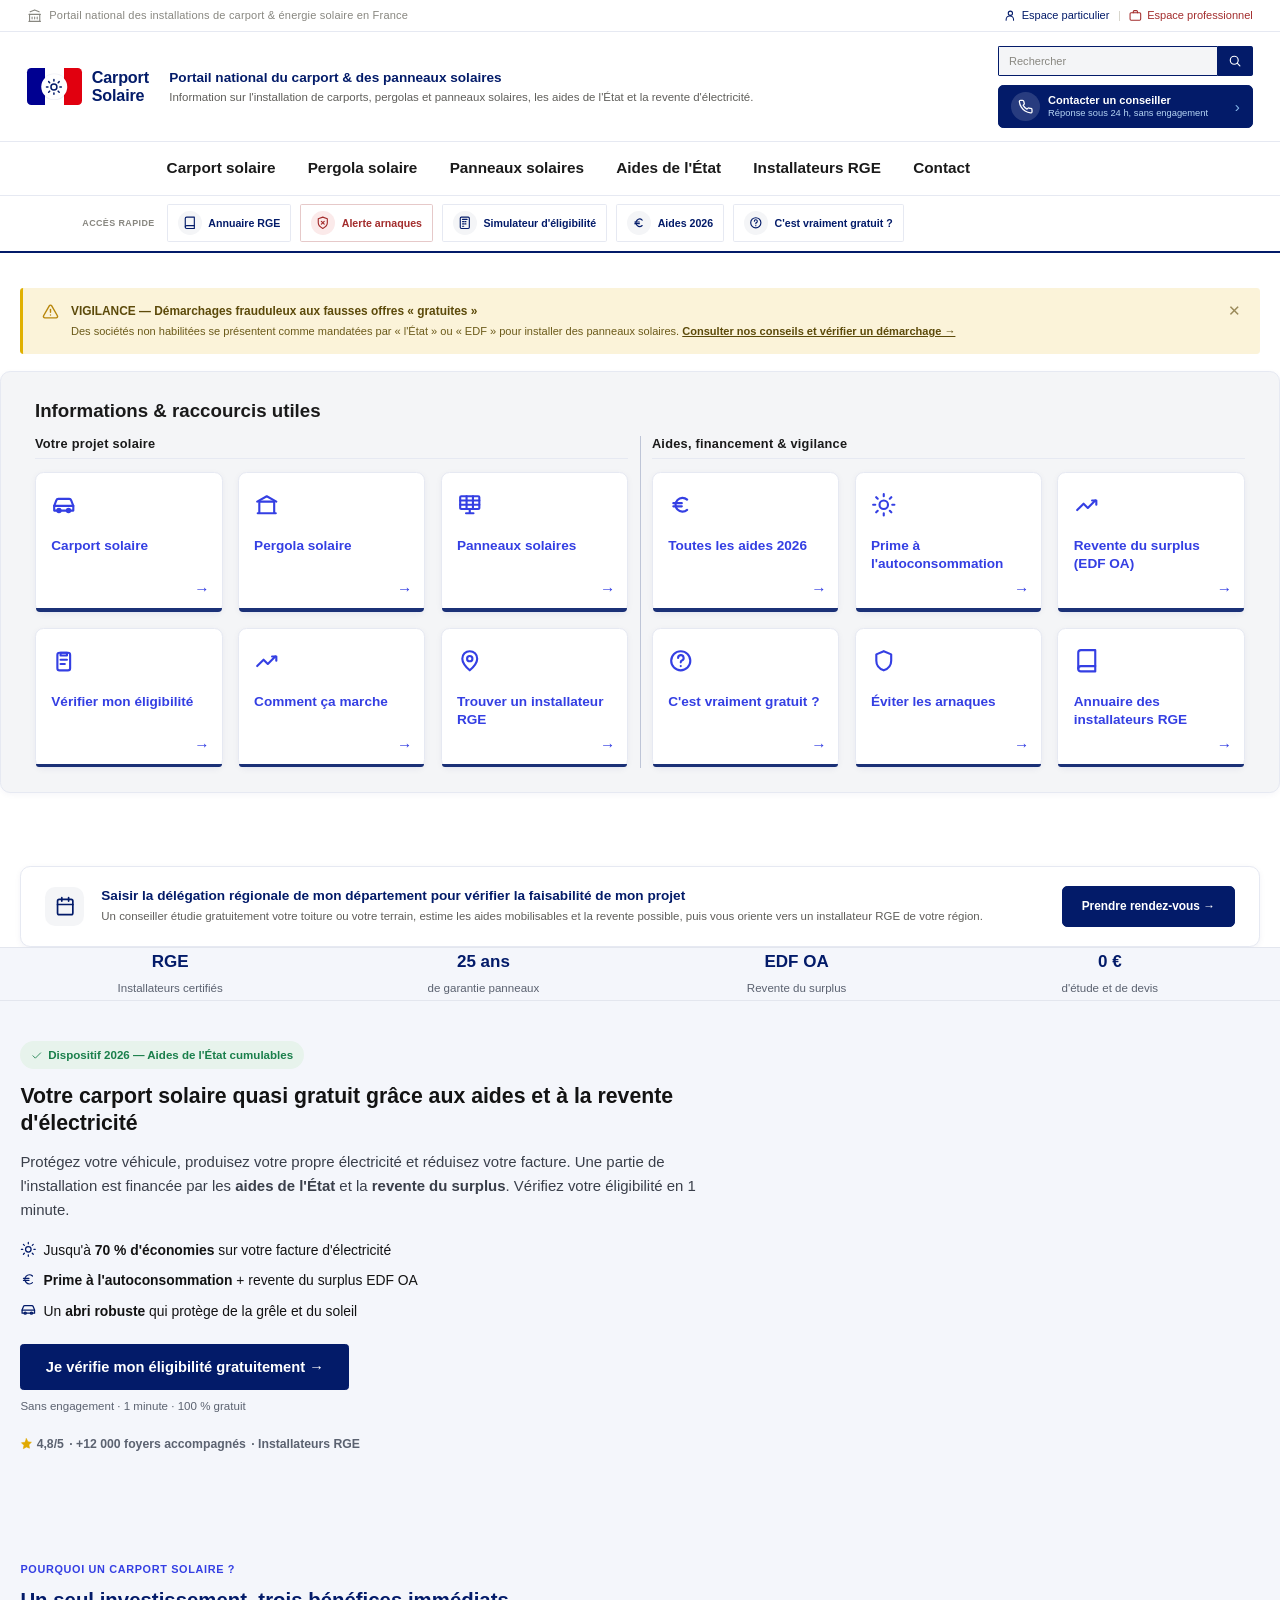
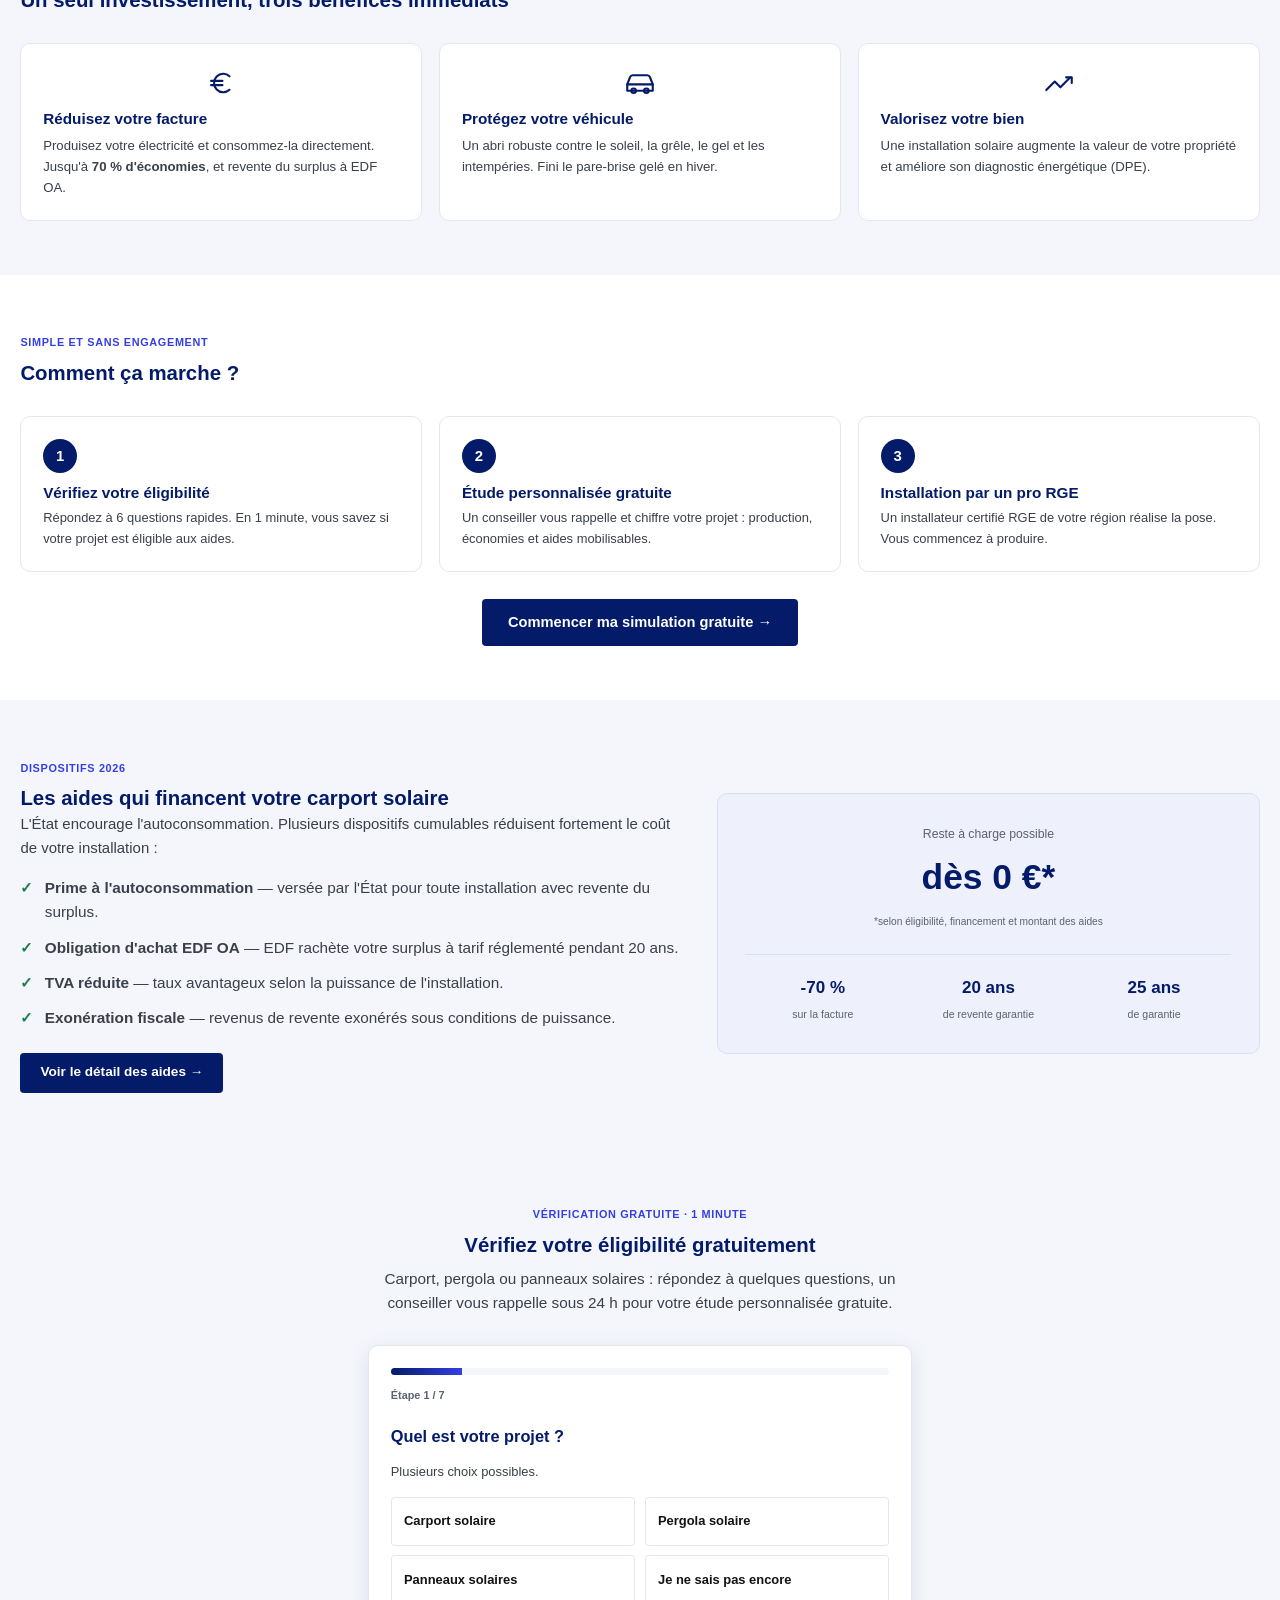
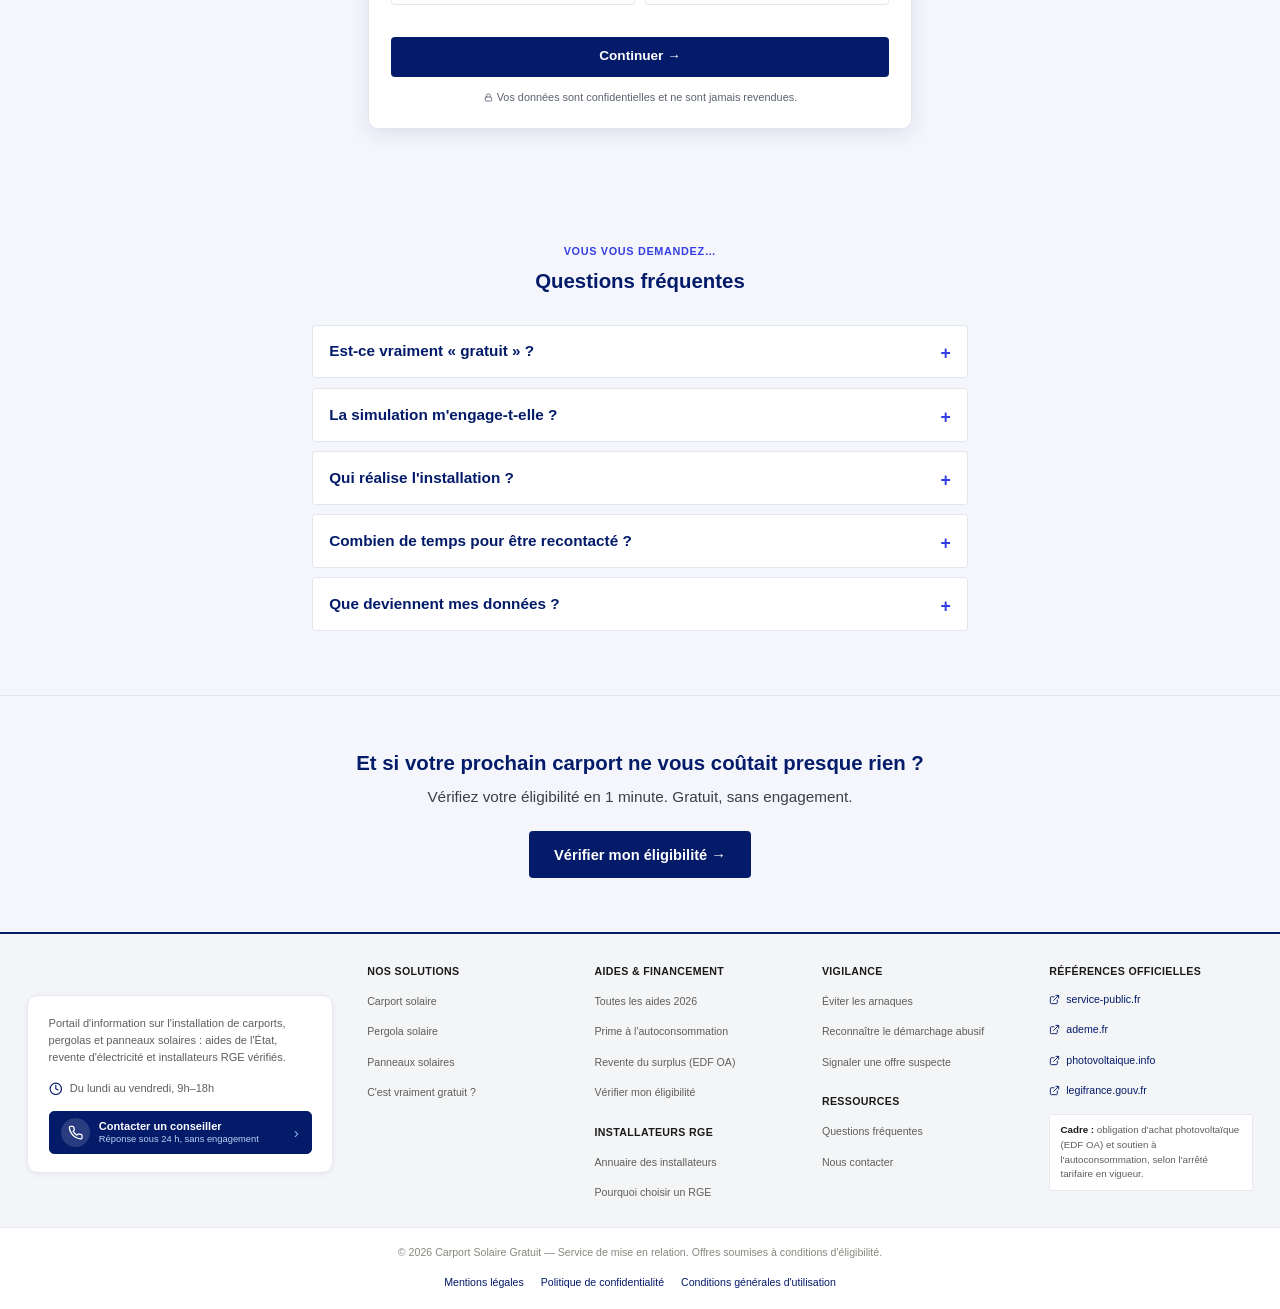
==== index.html @ ec7f4176 "Initial commit — site carport solaire gratuit (pages, SEO, simulateur)" ====
<!DOCTYPE html>
<html lang="fr">
<head>
  <meta charset="UTF-8" />
  <meta name="viewport" content="width=device-width, initial-scale=1.0" />
  <title>Carport Solaire Gratuit — Vérifiez votre éligibilité en 1 min | France</title>
  <meta name="description" content="Carport solaire financé par les aides de l'État et la revente d'électricité. Vérifiez gratuitement votre éligibilité en 1 minute. Installateurs RGE, sans engagement." />
  <meta name="robots" content="index, follow" />
  <meta property="og:title" content="Carport Solaire Gratuit — Vérifiez votre éligibilité" />
  <meta property="og:description" content="Protégez votre voiture, produisez votre électricité, profitez des aides de l'État. Simulation gratuite et sans engagement." />
  <meta property="og:type" content="website" />
  <meta property="og:locale" content="fr_FR" />
  <link rel="canonical" href="https://carport-solaire-gratuit.fr/" />
  <meta property="og:url" content="https://carport-solaire-gratuit.fr/" />
  <!-- Search Console : coller ici la balise fournie par Google, ex. <meta name="google-site-verification" content="XXXX" /> -->
    <link rel="icon" href="favicon.svg" type="image/svg+xml" />
  <link rel="stylesheet" href="styles.css" />
</head>
<body>
<input type="checkbox" id="nav-toggle" class="nav-toggle-cb" aria-hidden="true">
<svg xmlns="http://www.w3.org/2000/svg" style="position:absolute;width:0;height:0;overflow:hidden" aria-hidden="true"><symbol id="i-x" viewBox="0 0 24 24"><path d="M6 6l12 12M18 6L6 18"/></symbol><symbol id="i-sun" viewBox="0 0 24 24"><circle cx="12" cy="12" r="4"/><path d="M12 2v2M12 20v2M4.9 4.9l1.4 1.4M17.7 17.7l1.4 1.4M2 12h2M20 12h2M4.9 19.1l1.4-1.4M17.7 6.3l1.4-1.4"/></symbol><symbol id="i-check" viewBox="0 0 24 24"><path d="M20 6L9 17l-5-5"/></symbol><symbol id="i-check-circle" viewBox="0 0 24 24"><circle cx="12" cy="12" r="9"/><path d="M8.3 12.4l2.5 2.5 5-5"/></symbol><symbol id="i-euro" viewBox="0 0 24 24"><path d="M18 7.2A6.5 6.5 0 1 0 18 16.8"/><path d="M5 10.5h8M5 13.5h8"/></symbol><symbol id="i-car" viewBox="0 0 24 24"><path d="M3 13l2-5.2A2 2 0 0 1 6.9 6.5h10.2A2 2 0 0 1 19 7.8L21 13"/><path d="M3 13h18v4.5H3z"/><circle cx="7.5" cy="17.5" r="1.6"/><circle cx="16.5" cy="17.5" r="1.6"/></symbol><symbol id="i-chart" viewBox="0 0 24 24"><path d="M3 17l6-6 4 4 7-7"/><path d="M17 8h4v4"/></symbol><symbol id="i-clipboard" viewBox="0 0 24 24"><rect x="6" y="4.5" width="12" height="16.5" rx="2"/><path d="M9 4.5h6v2.5H9z"/><path d="M9 11h6M9 15h4"/></symbol><symbol id="i-pergola" viewBox="0 0 24 24"><path d="M3 9l9-5 9 5"/><path d="M5 9v11M19 9v11M3.5 20h17"/><path d="M5 9h14"/></symbol><symbol id="i-panel" viewBox="0 0 24 24"><rect x="3" y="4" width="18" height="12" rx="1"/><path d="M3 8h18M3 12h18M9 4v12M15 4v12M12 16v4M8.5 20h7"/></symbol><symbol id="i-pin" viewBox="0 0 24 24"><path d="M12 21s7-6.3 7-11a7 7 0 1 0-14 0c0 4.7 7 11 7 11z"/><circle cx="12" cy="10" r="2.5"/></symbol><symbol id="i-phone" viewBox="0 0 24 24"><path d="M5 4h3l1.8 4.6-2 1.4a11 11 0 0 0 5.2 5.2l1.4-2L19 19v3a1 1 0 0 1-1 1A16 16 0 0 1 4 7a1 1 0 0 1 1-1z"/></symbol><symbol id="i-link" viewBox="0 0 24 24"><path d="M14 4h6v6"/><path d="M20 4l-9 9"/><path d="M18 14v5a1 1 0 0 1-1 1H5a1 1 0 0 1-1-1V7a1 1 0 0 1 1-1h5"/></symbol><symbol id="i-shield" viewBox="0 0 24 24"><path d="M12 3l7 3v6c0 4.5-3 7.6-7 9-4-1.4-7-4.5-7-9V6z"/></symbol><symbol id="i-help" viewBox="0 0 24 24"><circle cx="12" cy="12" r="9"/><path d="M9.5 9.3a2.6 2.6 0 1 1 3.6 2.4c-.9.4-1.1 1-1.1 1.8"/><path d="M12 17h.01"/></symbol><symbol id="i-search" viewBox="0 0 24 24"><circle cx="11" cy="11" r="7"/><path d="M21 21l-4.3-4.3"/></symbol><symbol id="i-calendar" viewBox="0 0 24 24"><rect x="4" y="5" width="16" height="16" rx="2"/><path d="M4 9.5h16M8 3v4M16 3v4"/></symbol><symbol id="i-lock" viewBox="0 0 24 24"><rect x="5" y="11" width="14" height="9" rx="2"/><path d="M8 11V8a4 4 0 0 1 8 0v3"/></symbol><symbol id="i-star" viewBox="0 0 24 24"><path d="M12 3l2.9 5.9 6.5.9-4.7 4.6 1.1 6.5L12 18.8 6.2 21.9l1.1-6.5L2.6 10.7l6.5-.9z"/></symbol><symbol id="i-home" viewBox="0 0 24 24"><path d="M3 11l9-7 9 7"/><path d="M5 10v10h14V10"/></symbol><symbol id="i-alert" viewBox="0 0 24 24"><path d="M12 3.5l9 16.5H3z"/><path d="M12 10v4.2"/><path d="M12 17.3h.01"/></symbol></svg>

  <!-- EN-TÊTE PORTAIL -->
  <div class="pf-desktop">
    <div class="pf-gouvbar-wrap"><div class="pf-gouvbar">
      <span class="pf-gouvbar-left">
        <svg class="pf-gouvbar-icon" viewBox="0 0 24 24" width="18" height="18" fill="none" stroke="currentColor" stroke-width="1.7" stroke-linecap="round" stroke-linejoin="round" aria-hidden="true"><path d="M3 21h18"/><path d="M3 10h18"/><path d="M5 6l7-3 7 3"/><path d="M4 10v11"/><path d="M20 10v11"/><path d="M8 14v3"/><path d="M12 14v3"/><path d="M16 14v3"/></svg>
        <span class="pf-gouvbar-text-left">Portail national des installations de carport &amp; énergie solaire en France</span>
      </span>
      <span class="pf-gouvbar-links">
        <a href="#simulateur" class="pf-util-link"><svg viewBox="0 0 24 24" width="15" height="15" fill="none" stroke="currentColor" stroke-width="2" stroke-linecap="round" stroke-linejoin="round" aria-hidden="true"><circle cx="12" cy="8" r="4"/><path d="M4 21v-1a7 7 0 0 1 14 0v1"/></svg>Espace particulier</a>
        <span class="pf-gouvbar-divider">|</span>
        <a href="annuaire-rge.html" class="pf-util-link pf-util-link-pro"><svg viewBox="0 0 24 24" width="15" height="15" fill="none" stroke="currentColor" stroke-width="2" stroke-linecap="round" stroke-linejoin="round" aria-hidden="true"><rect x="2" y="7" width="20" height="14" rx="2"/><path d="M8 7V5a2 2 0 0 1 2-2h4a2 2 0 0 1 2 2v2"/></svg>Espace professionnel</a>
      </span>
    </div></div>

    <div class="pf-id-wrap"><div class="pf-id">
      <a href="#top" class="pf-logo-link">
        <span class="pf-logo-mark"><svg viewBox="0 0 24 24" fill="none" stroke="currentColor" stroke-width="2" stroke-linecap="round" stroke-linejoin="round" aria-hidden="true"><circle cx="12" cy="12" r="4"/><path d="M12 2v2M12 20v2M4.9 4.9l1.4 1.4M17.7 17.7l1.4 1.4M2 12h2M20 12h2M4.9 19.1l1.4-1.4M17.7 6.3l1.4-1.4"/></svg></span>
        <span class="pf-logo-wm"><span class="pf-logo-wm-1">Carport</span><span class="pf-logo-wm-1">Solaire</span></span>
      </a>
      <div class="pf-id-text">
        <span class="pf-id-title">Portail national du carport &amp; des panneaux solaires</span>
        <span class="pf-id-sub">Information sur l'installation de carports, pergolas et panneaux solaires, les aides de l'État et la revente d'électricité.</span>
      </div>
      <div class="pf-id-utils">
        <form class="pf-search" role="search" onsubmit="return pfSearch(this)">
          <input type="search" name="q" placeholder="Rechercher" aria-label="Rechercher sur le site">
          <button type="submit" aria-label="Rechercher"><svg viewBox="0 0 24 24" width="16" height="16" fill="none" stroke="currentColor" stroke-width="2" stroke-linecap="round" stroke-linejoin="round" aria-hidden="true"><circle cx="11" cy="11" r="7"/><path d="M21 21l-4.3-4.3"/></svg></button>
        </form>
        <a class="contact-cta" href="contact.html"><span class="cc-ico"><svg viewBox="0 0 24 24" fill="none" stroke="currentColor" stroke-width="2" stroke-linecap="round" stroke-linejoin="round" aria-hidden="true"><path d="M22 16.92v3a2 2 0 0 1-2.18 2 19.8 19.8 0 0 1-8.63-3.07 19.5 19.5 0 0 1-6-6 19.8 19.8 0 0 1-3.07-8.67A2 2 0 0 1 4.11 2h3a2 2 0 0 1 2 1.72c.13.96.36 1.9.7 2.81a2 2 0 0 1-.45 2.11L8.09 9.91a16 16 0 0 0 6 6l1.27-1.27a2 2 0 0 1 2.11-.45c.9.34 1.85.57 2.81.7A2 2 0 0 1 22 16.92z"/></svg></span><span class="cc-txt"><span class="cc-title">Contacter un conseiller</span><span class="cc-sub">Réponse sous 24 h, sans engagement</span></span><span class="cc-chev">›</span></a>
      </div>
    </div></div>

    <div class="pf-mainbar-wrap"><div class="pf-mainbar">
      <nav class="pf-nav" aria-label="Navigation principale"><ul class="pf-menu">
        <li class="pf-has-sub">
          <a href="#top" class="pf-parent" role="button" aria-haspopup="true">Carport solaire</a>
          <ul class="pf-sub">
            <li><a href="#top">Pourquoi un carport solaire</a></li>
            <li><a href="carport-solaire-gratuit-verite.html">C'est vraiment gratuit ?</a></li>
            <li><a href="#simulateur">Vérifier mon éligibilité</a></li>
            <li><a href="#faq">Questions fréquentes</a></li>
          </ul>
        </li>
        <li><a href="pergola-solaire.html">Pergola solaire</a></li>
        <li><a href="panneaux-solaires.html">Panneaux solaires</a></li>
        <li><a href="aides.html">Aides de l'État</a></li>
        <li><a href="annuaire-rge.html">Installateurs RGE</a></li>
        <li><a href="contact.html">Contact</a></li>
      </ul></nav>
    </div></div>

    <div class="pf-actions-wrap"><div class="pf-actions">
      <div class="pf-quick">
        <span class="pf-quick-label">Accès rapide</span>
        <a class="pf-card" href="annuaire-rge.html"><span class="pf-card-ico pf-card-ico-blue"><svg viewBox="0 0 24 24" width="16" height="16" fill="none" stroke="currentColor" stroke-width="2" stroke-linecap="round" stroke-linejoin="round" aria-hidden="true"><path d="M4 19.5A2.5 2.5 0 0 1 6.5 17H20"/><path d="M6.5 2H20v20H6.5A2.5 2.5 0 0 1 4 19.5v-15A2.5 2.5 0 0 1 6.5 2z"/></svg></span><span class="pf-card-title pf-blue">Annuaire RGE</span></a>
        <a class="pf-card pf-card-alert" href="demarchage.html"><span class="pf-card-ico pf-card-ico-red"><svg viewBox="0 0 24 24" width="16" height="16" fill="none" stroke="currentColor" stroke-width="2" stroke-linecap="round" stroke-linejoin="round" aria-hidden="true"><path d="M12 22s8-4 8-10V5l-8-3-8 3v7c0 6 8 10 8 10z"/><path d="M9.5 9.5l5 5"/><path d="M14.5 9.5l-5 5"/></svg></span><span class="pf-card-title pf-red">Alerte arnaques</span></a>
        <a class="pf-card" href="#simulateur"><span class="pf-card-ico pf-card-ico-blue"><svg viewBox="0 0 24 24" width="16" height="16" fill="none" stroke="currentColor" stroke-width="2" stroke-linecap="round" stroke-linejoin="round" aria-hidden="true"><rect x="4" y="2" width="16" height="20" rx="2"/><line x1="8" y1="6" x2="16" y2="6"/><line x1="8" y1="10" x2="10" y2="10"/><line x1="12" y1="10" x2="14" y2="10"/><line x1="8" y1="14" x2="10" y2="14"/><line x1="12" y1="14" x2="14" y2="14"/><line x1="8" y1="18" x2="10" y2="18"/></svg></span><span class="pf-card-title pf-blue">Simulateur d'éligibilité</span></a>
        <a class="pf-card" href="aides.html"><span class="pf-card-ico pf-card-ico-blue"><svg viewBox="0 0 24 24" width="16" height="16" fill="none" stroke="currentColor" stroke-width="2" stroke-linecap="round" stroke-linejoin="round" aria-hidden="true"><path d="M18 7.2A6.5 6.5 0 1 0 18 16.8"/><path d="M5 10.5h8M5 13.5h8"/></svg></span><span class="pf-card-title pf-blue">Aides 2026</span></a>
        <a class="pf-card" href="carport-solaire-gratuit-verite.html"><span class="pf-card-ico pf-card-ico-blue"><svg viewBox="0 0 24 24" width="16" height="16" fill="none" stroke="currentColor" stroke-width="2" stroke-linecap="round" stroke-linejoin="round" aria-hidden="true"><circle cx="12" cy="12" r="9"/><path d="M9.5 9.3a2.6 2.6 0 1 1 3.6 2.4c-.9.4-1.1 1-1.1 1.8"/><path d="M12 17h.01"/></svg></span><span class="pf-card-title pf-blue">C'est vraiment gratuit ?</span></a>
      </div>
    </div></div>
  </div>

  <!-- EN-TÊTE MOBILE -->
  <div class="pfm-wrap">
    <div class="pfm-bar">
      <a href="#top" class="pfm-id-link">
        <span class="pfm-logo-mark"><svg viewBox="0 0 24 24" fill="none" stroke="currentColor" stroke-width="2" stroke-linecap="round" stroke-linejoin="round" aria-hidden="true"><circle cx="12" cy="12" r="4"/><path d="M12 2v2M12 20v2M4.9 4.9l1.4 1.4M17.7 17.7l1.4 1.4M2 12h2M20 12h2M4.9 19.1l1.4-1.4M17.7 6.3l1.4-1.4"/></svg></span>
        <span class="pfm-id-txt"><span class="pfm-id-title">Carport Solaire</span></span>
      </a>
      <button class="pfm-burger" id="pfmBurger" aria-label="Ouvrir le menu" aria-expanded="false"><span></span><span></span><span></span></button>
    </div>
    <div class="pfm-panel" id="pfmPanel">
      <form class="pfm-search" role="search" onsubmit="return pfSearch(this)">
        <input type="search" name="q" placeholder="Rechercher sur le site" aria-label="Rechercher sur le site">
        <button type="submit" aria-label="Rechercher"><svg viewBox="0 0 24 24" width="18" height="18" fill="none" stroke="currentColor" stroke-width="2" stroke-linecap="round" stroke-linejoin="round" aria-hidden="true"><circle cx="11" cy="11" r="7"/><path d="M21 21l-4.3-4.3"/></svg></button>
      </form>
      <div class="pfm-quick">
        <a class="pfm-quick-card" href="annuaire-rge.html"><span class="pfm-quick-ico pfm-quick-ico-blue"><svg viewBox="0 0 24 24" width="16" height="16" fill="none" stroke="currentColor" stroke-width="2" stroke-linecap="round" stroke-linejoin="round" aria-hidden="true"><path d="M4 19.5A2.5 2.5 0 0 1 6.5 17H20"/><path d="M6.5 2H20v20H6.5A2.5 2.5 0 0 1 4 19.5v-15A2.5 2.5 0 0 1 6.5 2z"/></svg></span>Annuaire RGE</a>
        <a class="pfm-quick-card pfm-quick-card-alert" href="demarchage.html"><span class="pfm-quick-ico pfm-quick-ico-red"><svg viewBox="0 0 24 24" width="16" height="16" fill="none" stroke="currentColor" stroke-width="2" stroke-linecap="round" stroke-linejoin="round" aria-hidden="true"><path d="M12 22s8-4 8-10V5l-8-3-8 3v7c0 6 8 10 8 10z"/><path d="M9.5 9.5l5 5"/><path d="M14.5 9.5l-5 5"/></svg></span>Alerte arnaques</a>
        <a class="pfm-quick-card" href="#simulateur"><span class="pfm-quick-ico pfm-quick-ico-blue"><svg viewBox="0 0 24 24" width="16" height="16" fill="none" stroke="currentColor" stroke-width="2" stroke-linecap="round" stroke-linejoin="round" aria-hidden="true"><rect x="4" y="2" width="16" height="20" rx="2"/><line x1="8" y1="6" x2="16" y2="6"/><line x1="8" y1="10" x2="10" y2="10"/><line x1="8" y1="14" x2="10" y2="14"/><line x1="8" y1="18" x2="10" y2="18"/></svg></span>Simulateur</a>
        <a class="pfm-quick-card" href="aides.html"><span class="pfm-quick-ico pfm-quick-ico-blue"><svg viewBox="0 0 24 24" width="16" height="16" fill="none" stroke="currentColor" stroke-width="2" stroke-linecap="round" stroke-linejoin="round" aria-hidden="true"><path d="M18 7.2A6.5 6.5 0 1 0 18 16.8"/><path d="M5 10.5h8M5 13.5h8"/></svg></span>Aides 2026</a>
      </div>
      <nav class="pfm-nav">
        <div class="pfm-acc">
          <button class="pfm-acc-head" type="button">Carport solaire <span class="pfm-chev">▾</span></button>
          <div class="pfm-acc-body">
            <a href="#top">Pourquoi un carport solaire</a>
            <a href="carport-solaire-gratuit-verite.html">C'est vraiment gratuit ?</a>
            <a href="#simulateur">Vérifier mon éligibilité</a>
            <a href="#faq">Questions fréquentes</a>
          </div>
        </div>
        <div class="pfm-acc"><a class="pfm-acc-head pfm-acc-link" href="pergola-solaire.html">Pergola solaire</a></div>
        <div class="pfm-acc"><a class="pfm-acc-head pfm-acc-link" href="panneaux-solaires.html">Panneaux solaires</a></div>
        <div class="pfm-acc"><a class="pfm-acc-head pfm-acc-link" href="aides.html">Aides de l'État</a></div>
        <div class="pfm-acc"><a class="pfm-acc-head pfm-acc-link" href="annuaire-rge.html">Installateurs RGE</a></div>
        <div class="pfm-acc"><a class="pfm-acc-head pfm-acc-link" href="contact.html">Contact</a></div>
      </nav>
      <div class="pfm-links">
        <a href="#simulateur" class="pfm-util-link"><svg viewBox="0 0 24 24" width="16" height="16" fill="none" stroke="currentColor" stroke-width="2" stroke-linecap="round" stroke-linejoin="round" aria-hidden="true"><circle cx="12" cy="8" r="4"/><path d="M4 21v-1a7 7 0 0 1 14 0v1"/></svg>Espace particulier</a>
        <a href="annuaire-rge.html" class="pfm-util-link pfm-util-link-pro"><svg viewBox="0 0 24 24" width="16" height="16" fill="none" stroke="currentColor" stroke-width="2" stroke-linecap="round" stroke-linejoin="round" aria-hidden="true"><rect x="2" y="7" width="20" height="14" rx="2"/><path d="M8 7V5a2 2 0 0 1 2-2h4a2 2 0 0 1 2 2v2"/></svg>Espace professionnel</a>
      </div>
      <a class="pfm-cta" href="contact.html"><span class="pfm-cta-ico"><svg viewBox="0 0 24 24" fill="none" stroke="currentColor" stroke-width="2" stroke-linecap="round" stroke-linejoin="round" aria-hidden="true"><path d="M22 16.92v3a2 2 0 0 1-2.18 2 19.8 19.8 0 0 1-8.63-3.07 19.5 19.5 0 0 1-6-6 19.8 19.8 0 0 1-3.07-8.67A2 2 0 0 1 4.11 2h3a2 2 0 0 1 2 1.72c.13.96.36 1.9.7 2.81a2 2 0 0 1-.45 2.11L8.09 9.91a16 16 0 0 0 6 6l1.27-1.27a2 2 0 0 1 2.11-.45c.9.34 1.85.57 2.81.7A2 2 0 0 1 22 16.92z"/></svg></span><span class="pfm-cta-txt"><span class="pfm-cta-title">Contacter un conseiller</span><span class="pfm-cta-sub">Réponse sous 24 h, sans engagement</span></span></a>
    </div>
  </div>

  <script>
  (function(){
    var b=document.getElementById("pfmBurger"), p=document.getElementById("pfmPanel");
    if(b&&p){b.addEventListener("click",function(){var o=p.classList.toggle("is-open");b.classList.toggle("is-open",o);b.setAttribute("aria-expanded",o?"true":"false");b.setAttribute("aria-label",o?"Fermer le menu":"Ouvrir le menu");});}
    document.querySelectorAll(".pfm-acc-head").forEach(function(h){if(h.tagName==="BUTTON"){h.addEventListener("click",function(){h.parentElement.classList.toggle("is-open");});}});
    document.querySelectorAll(".pf-parent").forEach(function(l){l.addEventListener("click",function(e){e.preventDefault();});});
  })();
  function pfSearch(f){var q=((f.q&&f.q.value)||"").trim();if(q){window.location.href="https://www.google.com/search?q="+encodeURIComponent("site:carport-solaire-gratuit.fr "+q);}return false;}
  </script>

  <div class="pf-alerte-bar"><div class="pf-alerte-wrap">
    <div class="pf-alerte" id="pf-alerte-demarchage">
      <span class="pf-alerte-icone"><svg viewBox="0 0 24 24" fill="none" stroke="currentColor" stroke-width="2" stroke-linecap="round" stroke-linejoin="round" aria-hidden="true"><path d="m21.73 18-8-14a2 2 0 0 0-3.48 0l-8 14A2 2 0 0 0 4 21h16a2 2 0 0 0 1.73-3Z"/><line x1="12" y1="9" x2="12" y2="13"/><line x1="12" y1="17" x2="12.01" y2="17"/></svg></span>
      <div class="pf-alerte-texte">
        <div class="pf-alerte-titre">VIGILANCE — Démarchages frauduleux aux fausses offres « gratuites »</div>
        <div class="pf-alerte-sous">Des sociétés non habilitées se présentent comme mandatées par « l'État » ou « EDF » pour installer des panneaux solaires. <a href="demarchage.html">Consulter nos conseils et vérifier un démarchage →</a></div>
      </div>
      <span class="pf-alerte-close" onclick="document.getElementById('pf-alerte-demarchage').style.display='none'">✕</span>
    </div>
  </div></div>
  <section class="section">
    <div class="pf-grid-wrap">
      <div class="pf-grid-head"><h2>Informations &amp; raccourcis utiles</h2></div>
      <div class="pf-grid">
        <div class="pf-gcol">
          <h3>Votre projet solaire</h3>
          <div class="pf-gcards">
            <a class="pf-gcard" href="index.html">
              <span class="ico"><svg viewBox="0 0 24 24" fill="none" stroke="currentColor" stroke-width="2" stroke-linecap="round" stroke-linejoin="round"><path d="M3 13l2-5.2A2 2 0 0 1 6.9 6.5h10.2A2 2 0 0 1 19 7.8L21 13"/><path d="M3 13h18v4.5H3z"/><circle cx="7.5" cy="17.5" r="1.6"/><circle cx="16.5" cy="17.5" r="1.6"/></svg></span>
              <div class="title">Carport solaire</div>
              <div class="chev">→</div><div class="underline" aria-hidden="true"></div>
            </a>
            <a class="pf-gcard" href="pergola-solaire.html">
              <span class="ico"><svg viewBox="0 0 24 24" fill="none" stroke="currentColor" stroke-width="2" stroke-linecap="round" stroke-linejoin="round"><path d="M3 9l9-5 9 5"/><path d="M5 9v11M19 9v11M3.5 20h17"/><path d="M5 9h14"/></svg></span>
              <div class="title">Pergola solaire</div>
              <div class="chev">→</div><div class="underline" aria-hidden="true"></div>
            </a>
            <a class="pf-gcard" href="panneaux-solaires.html">
              <span class="ico"><svg viewBox="0 0 24 24" fill="none" stroke="currentColor" stroke-width="2" stroke-linecap="round" stroke-linejoin="round"><rect x="3" y="4" width="18" height="12" rx="1"/><path d="M3 8h18M3 12h18M9 4v12M15 4v12M12 16v4M8.5 20h7"/></svg></span>
              <div class="title">Panneaux solaires</div>
              <div class="chev">→</div><div class="underline" aria-hidden="true"></div>
            </a>
            <a class="pf-gcard" href="#simulateur">
              <span class="ico"><svg viewBox="0 0 24 24" fill="none" stroke="currentColor" stroke-width="2" stroke-linecap="round" stroke-linejoin="round"><rect x="6" y="4.5" width="12" height="16.5" rx="2"/><path d="M9 4.5h6v2.5H9z"/><path d="M9 11h6M9 15h4"/></svg></span>
              <div class="title">Vérifier mon éligibilité</div>
              <div class="chev">→</div><div class="underline" aria-hidden="true"></div>
            </a>
            <a class="pf-gcard" href="#fonctionnement">
              <span class="ico"><svg viewBox="0 0 24 24" fill="none" stroke="currentColor" stroke-width="2" stroke-linecap="round" stroke-linejoin="round"><path d="M3 17l6-6 4 4 7-7"/><path d="M17 8h4v4"/></svg></span>
              <div class="title">Comment ça marche</div>
              <div class="chev">→</div><div class="underline" aria-hidden="true"></div>
            </a>
            <a class="pf-gcard" href="annuaire-rge.html">
              <span class="ico"><svg viewBox="0 0 24 24" fill="none" stroke="currentColor" stroke-width="2" stroke-linecap="round" stroke-linejoin="round"><path d="M12 21s7-6.3 7-11a7 7 0 1 0-14 0c0 4.7 7 11 7 11z"/><circle cx="12" cy="10" r="2.5"/></svg></span>
              <div class="title">Trouver un installateur RGE</div>
              <div class="chev">→</div><div class="underline" aria-hidden="true"></div>
            </a>
          </div>
        </div>
        <div class="pf-gcol">
          <h3>Aides, financement &amp; vigilance</h3>
          <div class="pf-gcards">
            <a class="pf-gcard" href="aides.html">
              <span class="ico"><svg viewBox="0 0 24 24" fill="none" stroke="currentColor" stroke-width="2" stroke-linecap="round" stroke-linejoin="round"><path d="M18 7.2A6.5 6.5 0 1 0 18 16.8"/><path d="M5 10.5h8M5 13.5h8"/></svg></span>
              <div class="title">Toutes les aides 2026</div>
              <div class="chev">→</div><div class="underline" aria-hidden="true"></div>
            </a>
            <a class="pf-gcard" href="aides.html">
              <span class="ico"><svg viewBox="0 0 24 24" fill="none" stroke="currentColor" stroke-width="2" stroke-linecap="round" stroke-linejoin="round"><circle cx="12" cy="12" r="4"/><path d="M12 2v2M12 20v2M4.9 4.9l1.4 1.4M17.7 17.7l1.4 1.4M2 12h2M20 12h2M4.9 19.1l1.4-1.4M17.7 6.3l1.4-1.4"/></svg></span>
              <div class="title">Prime à l'autoconsommation</div>
              <div class="chev">→</div><div class="underline" aria-hidden="true"></div>
            </a>
            <a class="pf-gcard" href="aides.html">
              <span class="ico"><svg viewBox="0 0 24 24" fill="none" stroke="currentColor" stroke-width="2" stroke-linecap="round" stroke-linejoin="round"><path d="M3 17l6-6 4 4 7-7"/><path d="M17 8h4v4"/></svg></span>
              <div class="title">Revente du surplus (EDF OA)</div>
              <div class="chev">→</div><div class="underline" aria-hidden="true"></div>
            </a>
            <a class="pf-gcard" href="carport-solaire-gratuit-verite.html">
              <span class="ico"><svg viewBox="0 0 24 24" fill="none" stroke="currentColor" stroke-width="2" stroke-linecap="round" stroke-linejoin="round"><circle cx="12" cy="12" r="9"/><path d="M9.5 9.3a2.6 2.6 0 1 1 3.6 2.4c-.9.4-1.1 1-1.1 1.8"/><path d="M12 17h.01"/></svg></span>
              <div class="title">C'est vraiment gratuit ?</div>
              <div class="chev">→</div><div class="underline" aria-hidden="true"></div>
            </a>
            <a class="pf-gcard" href="demarchage.html">
              <span class="ico"><svg viewBox="0 0 24 24" fill="none" stroke="currentColor" stroke-width="2" stroke-linecap="round" stroke-linejoin="round"><path d="M12 3l7 3v6c0 4.5-3 7.6-7 9-4-1.4-7-4.5-7-9V6z"/></svg></span>
              <div class="title">Éviter les arnaques</div>
              <div class="chev">→</div><div class="underline" aria-hidden="true"></div>
            </a>
            <a class="pf-gcard" href="annuaire-rge.html">
              <span class="ico"><svg viewBox="0 0 24 24" fill="none" stroke="currentColor" stroke-width="2" stroke-linecap="round" stroke-linejoin="round"><path d="M4 19.5A2.5 2.5 0 0 1 6.5 17H20"/><path d="M6.5 2H20v20H6.5A2.5 2.5 0 0 1 4 19.5v-15A2.5 2.5 0 0 1 6.5 2z"/></svg></span>
              <div class="title">Annuaire des installateurs RGE</div>
              <div class="chev">→</div><div class="underline" aria-hidden="true"></div>
            </a>
          </div>
        </div>
      </div>
    </div>
  </section>

  <section class="pf-rdv-sec"><div class="container">
    <div class="pf-rdv">
      <span class="pf-rdv-ico"><svg viewBox="0 0 24 24" fill="none" stroke="currentColor" stroke-width="2" stroke-linecap="round" stroke-linejoin="round" aria-hidden="true"><rect x="3" y="4" width="18" height="18" rx="2"/><line x1="16" y1="2" x2="16" y2="6"/><line x1="8" y1="2" x2="8" y2="6"/><line x1="3" y1="10" x2="21" y2="10"/></svg></span>
      <div class="pf-rdv-txt">
        <span class="pf-rdv-title">Saisir la délégation régionale de mon département pour vérifier la faisabilité de mon projet</span>
        <span class="pf-rdv-sub">Un conseiller étudie gratuitement votre toiture ou votre terrain, estime les aides mobilisables et la revente possible, puis vous oriente vers un installateur RGE de votre région.</span>
      </div>
      <a class="pf-rdv-btn" href="#simulateur">Prendre rendez-vous →</a>
    </div>
  </div></section>

  <section class="strip">
    <div class="container strip-inner">
      <div class="strip-item"><strong>RGE</strong><span>Installateurs certifiés</span></div>
      <div class="strip-item"><strong>25 ans</strong><span>de garantie panneaux</span></div>
      <div class="strip-item"><strong>EDF OA</strong><span>Revente du surplus</span></div>
      <div class="strip-item"><strong>0 €</strong><span>d'étude et de devis</span></div>
    </div>
  </section>

  <section class="hero">
    <div class="container hero-grid">
      <div class="hero-copy">
        <span class="badge-eco"><svg class="icon" aria-hidden="true"><use href="#i-check"></use></svg> Dispositif 2026 — Aides de l'État cumulables</span>
        <h1>Votre carport solaire <span class="hl">quasi gratuit</span> grâce aux aides et à la revente d'électricité</h1>
        <p class="hero-sub">
          Protégez votre véhicule, produisez votre propre électricité et réduisez votre facture.
          Une partie de l'installation est financée par les <strong>aides de l'État</strong> et la
          <strong>revente du surplus</strong>. Vérifiez votre éligibilité en 1 minute.
        </p>
        <ul class="hero-points">
          <li><svg class="icon" aria-hidden="true"><use href="#i-sun"></use></svg> Jusqu'à <strong>70 % d'économies</strong> sur votre facture d'électricité</li>
          <li><svg class="icon" aria-hidden="true"><use href="#i-euro"></use></svg> <strong>Prime à l'autoconsommation</strong> + revente du surplus EDF OA</li>
          <li><svg class="icon" aria-hidden="true"><use href="#i-car"></use></svg> Un <strong>abri robuste</strong> qui protège de la grêle et du soleil</li>
        </ul>
        <div class="hero-cta">
          <a href="#simulateur" class="btn btn-primary btn-lg">Je vérifie mon éligibilité gratuitement →</a>
          <span class="hero-cta-note">Sans engagement · 1 minute · 100 % gratuit</span>
        </div>
        <div class="trust-row">
          <span><svg class="icon icon-star" aria-hidden="true"><use href="#i-star"></use></svg> 4,8/5</span><span>· +12 000 foyers accompagnés</span><span>· Installateurs RGE</span>
        </div>
      </div>
    </div>
  </section>

  <section class="section section-alt" id="avantages">
    <div class="container">
      <div class="section-head">
        <span class="eyebrow">Pourquoi un carport solaire&nbsp;?</span>
        <h2>Un seul investissement, trois bénéfices immédiats</h2>
      </div>
      <div class="cards-3">
        <article class="feature">
          <div class="feature-ico"><svg class="icon" aria-hidden="true"><use href="#i-euro"></use></svg></div>
          <h3>Réduisez votre facture</h3>
          <p>Produisez votre électricité et consommez-la directement. Jusqu'à <strong>70 % d'économies</strong>, et revente du surplus à EDF OA.</p>
        </article>
        <article class="feature">
          <div class="feature-ico"><svg class="icon" aria-hidden="true"><use href="#i-car"></use></svg></div>
          <h3>Protégez votre véhicule</h3>
          <p>Un abri robuste contre le soleil, la grêle, le gel et les intempéries. Fini le pare-brise gelé en hiver.</p>
        </article>
        <article class="feature">
          <div class="feature-ico"><svg class="icon" aria-hidden="true"><use href="#i-chart"></use></svg></div>
          <h3>Valorisez votre bien</h3>
          <p>Une installation solaire augmente la valeur de votre propriété et améliore son diagnostic énergétique (DPE).</p>
        </article>
      </div>
    </div>
  </section>

  <section class="section" id="fonctionnement">
    <div class="container">
      <div class="section-head">
        <span class="eyebrow">Simple et sans engagement</span>
        <h2>Comment ça marche&nbsp;?</h2>
      </div>
      <div class="steps">
        <div class="step">
          <span class="step-num">1</span>
          <h3>Vérifiez votre éligibilité</h3>
          <p>Répondez à 6 questions rapides. En 1 minute, vous savez si votre projet est éligible aux aides.</p>
        </div>
        <div class="step">
          <span class="step-num">2</span>
          <h3>Étude personnalisée gratuite</h3>
          <p>Un conseiller vous rappelle et chiffre votre projet : production, économies et aides mobilisables.</p>
        </div>
        <div class="step">
          <span class="step-num">3</span>
          <h3>Installation par un pro RGE</h3>
          <p>Un installateur certifié RGE de votre région réalise la pose. Vous commencez à produire.</p>
        </div>
      </div>
      <div class="center">
        <a href="#simulateur" class="btn btn-primary btn-lg">Commencer ma simulation gratuite →</a>
      </div>
    </div>
  </section>

  <section class="section section-alt" id="aides">
    <div class="container aides-grid">
      <div>
        <span class="eyebrow">Dispositifs 2026</span>
        <h2>Les aides qui financent votre carport solaire</h2>
        <p class="lead">L'État encourage l'autoconsommation. Plusieurs dispositifs cumulables réduisent fortement le coût de votre installation&nbsp;:</p>
        <ul class="aides-list">
          <li><strong>Prime à l'autoconsommation</strong> — versée par l'État pour toute installation avec revente du surplus.</li>
          <li><strong>Obligation d'achat EDF OA</strong> — EDF rachète votre surplus à tarif réglementé pendant 20 ans.</li>
          <li><strong>TVA réduite</strong> — taux avantageux selon la puissance de l'installation.</li>
          <li><strong>Exonération fiscale</strong> — revenus de revente exonérés sous conditions de puissance.</li>
        </ul>
        <a href="aides.html" class="btn btn-primary">Voir le détail des aides →</a>
      </div>
      <div class="aides-highlight">
        <span class="aides-amount-label">Reste à charge possible</span>
        <span class="aides-amount-value">dès 0 €*</span>
        <span class="aides-amount-note">*selon éligibilité, financement et montant des aides</span>
        <div class="aides-mini">
          <div><strong>-70 %</strong><span>sur la facture</span></div>
          <div><strong>20 ans</strong><span>de revente garantie</span></div>
          <div><strong>25 ans</strong><span>de garantie</span></div>
        </div>
      </div>
    </div>
  </section>

  <section class="section section-alt form-section" id="simulateur-section">
    <div class="container">
      <div class="section-head center">
        <span class="eyebrow">Vérification gratuite · 1 minute</span>
        <h2>Vérifiez votre éligibilité gratuitement</h2>
        <p class="section-sub">Carport, pergola ou panneaux solaires : répondez à quelques questions, un conseiller vous rappelle sous 24&nbsp;h pour votre étude personnalisée gratuite.</p>
      </div>
      <div class="hero-form" id="simulateur">
        <div class="quiz-card" id="quizCard">
          <div class="quiz-header">
            <div class="quiz-progress"><div class="quiz-progress-bar" id="progressBar"></div></div>
            <span class="quiz-step-label" id="stepLabel">Étape 1 / 6</span>
          </div>
          <form id="leadForm" novalidate>
            <fieldset class="quiz-step is-active" data-step="1">
              <legend>Quel est votre projet&nbsp;?</legend>
              <p class="step-intro">Plusieurs choix possibles.</p>
              <div class="choice-grid">
                <label class="choice"><input type="checkbox" name="projet" value="Carport solaire"><span>Carport solaire</span></label>
                <label class="choice"><input type="checkbox" name="projet" value="Pergola solaire"><span>Pergola solaire</span></label>
                <label class="choice"><input type="checkbox" name="projet" value="Panneaux solaires"><span>Panneaux solaires</span></label>
                <label class="choice"><input type="checkbox" name="projet" value="Je ne sais pas encore"><span>Je ne sais pas encore</span></label>
              </div>
              <small class="field-error" data-error-for="projet"></small>
            </fieldset>
            <fieldset class="quiz-step" data-step="2">
              <legend>Vous êtes&nbsp;?</legend>
              <div class="choice-grid">
                <label class="choice"><input type="radio" name="statut" value="Propriétaire" required><span>Propriétaire</span></label>
                <label class="choice"><input type="radio" name="statut" value="Locataire"><span>Locataire</span></label>
                <label class="choice"><input type="radio" name="statut" value="En cours d'achat"><span>En cours d'achat</span></label>
                <label class="choice"><input type="radio" name="statut" value="Professionnel"><span>Professionnel</span></label>
              </div>
            </fieldset>
            <fieldset class="quiz-step" data-step="3">
              <legend>Quel type de bien&nbsp;?</legend>
              <div class="choice-grid">
                <label class="choice"><input type="radio" name="logement" value="Maison individuelle" required><span>Maison individuelle</span></label>
                <label class="choice"><input type="radio" name="logement" value="Maison avec terrain"><span>Maison + terrain</span></label>
                <label class="choice"><input type="radio" name="logement" value="Local / entreprise"><span>Local / entreprise</span></label>
                <label class="choice"><input type="radio" name="logement" value="Appartement"><span>Appartement</span></label>
              </div>
            </fieldset>
            <fieldset class="quiz-step" data-step="4">
              <legend>Avez-vous une place de parking ou un espace extérieur&nbsp;?</legend>
              <div class="choice-grid">
                <label class="choice"><input type="radio" name="espace" value="Oui, 1 à 2 voitures" required><span>1 à 2 voitures</span></label>
                <label class="choice"><input type="radio" name="espace" value="Oui, 3 voitures et +"><span>3 voitures et +</span></label>
                <label class="choice"><input type="radio" name="espace" value="Un terrain / jardin"><span>Un terrain / jardin</span></label>
                <label class="choice"><input type="radio" name="espace" value="Je ne suis pas sûr"><span>Pas sûr</span></label>
              </div>
            </fieldset>
            <fieldset class="quiz-step" data-step="5">
              <legend>Votre facture d'électricité mensuelle&nbsp;?</legend>
              <div class="choice-grid">
                <label class="choice"><input type="radio" name="facture" value="Moins de 80€/mois" required><span>Moins de 80&nbsp;€</span></label>
                <label class="choice"><input type="radio" name="facture" value="80 à 150€/mois"><span>80 à 150&nbsp;€</span></label>
                <label class="choice"><input type="radio" name="facture" value="150 à 250€/mois"><span>150 à 250&nbsp;€</span></label>
                <label class="choice"><input type="radio" name="facture" value="Plus de 250€/mois"><span>Plus de 250&nbsp;€</span></label>
              </div>
            </fieldset>
            <fieldset class="quiz-step" data-step="6">
              <legend>Où se situe votre projet&nbsp;?</legend>
              <div class="field">
                <label for="codePostal">Code postal</label>
                <input type="text" id="codePostal" name="codePostal" inputmode="numeric" pattern="[0-9]{5}" maxlength="5" placeholder="Ex : 75011" autocomplete="postal-code" required>
                <small class="field-error" data-error-for="codePostal"></small>
              </div>
              <div class="field">
                <label for="ville">Ville</label>
                <input type="text" id="ville" name="ville" placeholder="Ex : Paris" autocomplete="address-level2">
              </div>
            </fieldset>
            <fieldset class="quiz-step" data-step="7">
              <legend>Votre résultat d'éligibilité est prêt&nbsp;!</legend>
              <p class="step-intro">Indiquez vos coordonnées pour recevoir votre <strong>étude personnalisée gratuite</strong>. Un conseiller vous rappelle sous 24&nbsp;h.</p>
              <div class="field-row">
                <div class="field">
                  <label for="prenom">Prénom</label>
                  <input type="text" id="prenom" name="prenom" placeholder="Prénom" autocomplete="given-name" required>
                  <small class="field-error" data-error-for="prenom"></small>
                </div>
                <div class="field">
                  <label for="nom">Nom</label>
                  <input type="text" id="nom" name="nom" placeholder="Nom" autocomplete="family-name" required>
                  <small class="field-error" data-error-for="nom"></small>
                </div>
              </div>
              <div class="field">
                <label for="telephone">Téléphone</label>
                <input type="tel" id="telephone" name="telephone" placeholder="06 12 34 56 78" autocomplete="tel" required>
                <small class="field-error" data-error-for="telephone"></small>
              </div>
              <div class="field">
                <label for="email">Email</label>
                <input type="email" id="email" name="email" placeholder="vous@email.fr" autocomplete="email" required>
                <small class="field-error" data-error-for="email"></small>
              </div>
              <label class="consent">
                <input type="checkbox" id="consent" name="consent" required>
                <span>J'accepte d'être recontacté(e) par un conseiller et j'ai lu la <a href="#" data-open="rgpd">politique de confidentialité</a>.</span>
              </label>
              <small class="field-error" data-error-for="consent"></small>
            </fieldset>
            <input type="text" name="website" class="hp-field" tabindex="-1" autocomplete="off" aria-hidden="true">
            <div class="quiz-nav">
              <button type="button" class="btn btn-ghost" id="btnPrev" hidden>← Retour</button>
              <button type="button" class="btn btn-primary btn-block" id="btnNext">Continuer →</button>
              <button type="submit" class="btn btn-primary btn-block" id="btnSubmit" hidden>Recevoir mon étude gratuite →</button>
            </div>
            <p class="form-reassurance"><svg class="icon" aria-hidden="true"><use href="#i-lock"></use></svg> Vos données sont confidentielles et ne sont jamais revendues.</p>
          </form>
          <div class="quiz-success" id="quizSuccess" hidden>
            <div class="success-icon"><svg class="icon" aria-hidden="true"><use href="#i-check-circle"></use></svg></div>
            <h3>Votre dossier est enregistré&nbsp;!</h3>
            <p>Un conseiller va analyser votre éligibilité et vous rappeler sous <strong>24&nbsp;h</strong> pour votre étude gratuite.</p>
            <p class="success-sub">Gardez votre téléphone à portée de main <svg class="icon" aria-hidden="true"><use href="#i-phone"></use></svg></p>
          </div>
        </div>
      </div>
    </div>
  </section>

  <section class="section section-alt" id="faq">
    <div class="container narrow">
      <div class="section-head center">
        <span class="eyebrow">Vous vous demandez…</span>
        <h2>Questions fréquentes</h2>
      </div>
      <div class="faq">
        <details>
          <summary>Est-ce vraiment « gratuit »&nbsp;?</summary>
          <p>Un carport solaire totalement gratuit n'existe pas. Le terme désigne un reste à charge pouvant atteindre 0&nbsp;€ grâce au cumul des aides de l'État, de la revente du surplus et de solutions de financement. L'étude gratuite vous donne le chiffre exact pour votre situation.</p>
        </details>
        <details>
          <summary>La simulation m'engage-t-elle&nbsp;?</summary>
          <p>Non. La vérification d'éligibilité et l'étude sont 100 % gratuites et sans aucun engagement. Vous êtes libre d'accepter ou non le projet proposé.</p>
        </details>
        <details>
          <summary>Qui réalise l'installation&nbsp;?</summary>
          <p>Des installateurs partenaires certifiés RGE (Reconnu Garant de l'Environnement) de votre région, condition indispensable pour bénéficier des aides de l'État.</p>
        </details>
        <details>
          <summary>Combien de temps pour être recontacté&nbsp;?</summary>
          <p>Un conseiller vous rappelle généralement sous 24&nbsp;h ouvrées après votre demande.</p>
        </details>
        <details>
          <summary>Que deviennent mes données&nbsp;?</summary>
          <p>Vos données servent uniquement à traiter votre demande d'étude. Elles ne sont jamais revendues à des tiers et vous pouvez demander leur suppression à tout moment (RGPD).</p>
        </details>
      </div>
    </div>
  </section>

  <section class="cta-final">
    <div class="container center">
      <h2>Et si votre prochain carport ne vous coûtait presque rien&nbsp;?</h2>
      <p>Vérifiez votre éligibilité en 1 minute. Gratuit, sans engagement.</p>
      <a href="#simulateur" class="btn btn-primary btn-lg">Vérifier mon éligibilité →</a>
    </div>
  </section>

  <!-- PIED DE PAGE PORTAIL -->
  <footer class="pf-footer">
    <div class="pf-footer-main">
      <div class="pf-footer-brand"><div class="pf-footer-card">
        <p class="pf-footer-mission">Portail d'information sur l'installation de carports, pergolas et panneaux solaires : aides de l'État, revente d'électricité et installateurs RGE vérifiés.</p>
        <ul class="pf-footer-contact">
          <li><svg viewBox="0 0 24 24" width="16" height="16" fill="none" stroke="currentColor" stroke-width="2" stroke-linecap="round" stroke-linejoin="round" aria-hidden="true"><circle cx="12" cy="12" r="10"/><path d="M12 6v6l4 2"/></svg><span>Du lundi au vendredi, 9h–18h</span></li>
        </ul>
        <a class="pf-footer-cta" href="contact.html">
          <span class="pf-footer-cta-ico"><svg viewBox="0 0 24 24" width="18" height="18" fill="none" stroke="currentColor" stroke-width="2" stroke-linecap="round" stroke-linejoin="round" aria-hidden="true"><path d="M22 16.92v3a2 2 0 0 1-2.18 2 19.8 19.8 0 0 1-8.63-3.07 19.5 19.5 0 0 1-6-6 19.8 19.8 0 0 1-3.07-8.67A2 2 0 0 1 4.11 2h3a2 2 0 0 1 2 1.72c.13.96.36 1.9.7 2.81a2 2 0 0 1-.45 2.11L8.09 9.91a16 16 0 0 0 6 6l1.27-1.27a2 2 0 0 1 2.11-.45c.9.34 1.85.57 2.81.7A2 2 0 0 1 22 16.92z"/></svg></span>
          <span class="pf-footer-cta-txt"><span class="pf-footer-cta-title">Contacter un conseiller</span><span class="pf-footer-cta-sub">Réponse sous 24 h, sans engagement</span></span>
          <span class="pf-footer-cta-chev">›</span>
        </a>
      </div></div>

      <div class="pf-footer-cols">
        <div class="pf-footer-colwrap">
          <div class="pf-footer-col">
            <h3>Nos solutions</h3>
            <ul>
              <li><a href="#top">Carport solaire</a></li>
              <li><a href="pergola-solaire.html">Pergola solaire</a></li>
              <li><a href="panneaux-solaires.html">Panneaux solaires</a></li>
              <li><a href="carport-solaire-gratuit-verite.html">C'est vraiment gratuit ?</a></li>
            </ul>
          </div>
        </div>

        <div class="pf-footer-colwrap">
          <div class="pf-footer-col">
            <h3>Aides &amp; financement</h3>
            <ul>
              <li><a href="aides.html">Toutes les aides 2026</a></li>
              <li><a href="aides.html">Prime à l'autoconsommation</a></li>
              <li><a href="aides.html">Revente du surplus (EDF OA)</a></li>
              <li><a href="#simulateur">Vérifier mon éligibilité</a></li>
            </ul>
          </div>
          <div class="pf-footer-col">
            <h3>Installateurs RGE</h3>
            <ul>
              <li><a href="annuaire-rge.html">Annuaire des installateurs</a></li>
              <li><a href="annuaire-rge.html">Pourquoi choisir un RGE</a></li>
            </ul>
          </div>
        </div>

        <div class="pf-footer-colwrap">
          <div class="pf-footer-col">
            <h3>Vigilance</h3>
            <ul>
              <li><a href="demarchage.html">Éviter les arnaques</a></li>
              <li><a href="demarchage.html">Reconnaître le démarchage abusif</a></li>
              <li><a href="demarchage.html">Signaler une offre suspecte</a></li>
            </ul>
          </div>
          <div class="pf-footer-col">
            <h3>Ressources</h3>
            <ul>
              <li><a href="#faq">Questions fréquentes</a></li>
              <li><a href="contact.html">Nous contacter</a></li>
            </ul>
          </div>
        </div>

        <div class="pf-footer-colwrap">
          <div class="pf-footer-col pf-footer-col-ref">
            <h3>Références officielles</h3>
            <ul>
              <li><a href="https://www.service-public.fr/" target="_blank" rel="noopener nofollow"><svg viewBox="0 0 24 24" width="13" height="13" fill="none" stroke="currentColor" stroke-width="2" stroke-linecap="round" stroke-linejoin="round" aria-hidden="true"><path d="M18 13v6a2 2 0 0 1-2 2H5a2 2 0 0 1-2-2V8a2 2 0 0 1 2-2h6"/><path d="M15 3h6v6"/><path d="M10 14 21 3"/></svg>service-public.fr</a></li>
              <li><a href="https://www.ademe.fr/" target="_blank" rel="noopener nofollow"><svg viewBox="0 0 24 24" width="13" height="13" fill="none" stroke="currentColor" stroke-width="2" stroke-linecap="round" stroke-linejoin="round" aria-hidden="true"><path d="M18 13v6a2 2 0 0 1-2 2H5a2 2 0 0 1-2-2V8a2 2 0 0 1 2-2h6"/><path d="M15 3h6v6"/><path d="M10 14 21 3"/></svg>ademe.fr</a></li>
              <li><a href="https://www.photovoltaique.info/" target="_blank" rel="noopener nofollow"><svg viewBox="0 0 24 24" width="13" height="13" fill="none" stroke="currentColor" stroke-width="2" stroke-linecap="round" stroke-linejoin="round" aria-hidden="true"><path d="M18 13v6a2 2 0 0 1-2 2H5a2 2 0 0 1-2-2V8a2 2 0 0 1 2-2h6"/><path d="M15 3h6v6"/><path d="M10 14 21 3"/></svg>photovoltaique.info</a></li>
              <li><a href="https://www.legifrance.gouv.fr/" target="_blank" rel="noopener nofollow"><svg viewBox="0 0 24 24" width="13" height="13" fill="none" stroke="currentColor" stroke-width="2" stroke-linecap="round" stroke-linejoin="round" aria-hidden="true"><path d="M18 13v6a2 2 0 0 1-2 2H5a2 2 0 0 1-2-2V8a2 2 0 0 1 2-2h6"/><path d="M15 3h6v6"/><path d="M10 14 21 3"/></svg>legifrance.gouv.fr</a></li>
            </ul>
            <div class="pf-footer-refbox">
              <strong>Cadre :</strong> obligation d'achat photovoltaïque (EDF OA) et soutien à l'autoconsommation, selon l'arrêté tarifaire en vigueur.
            </div>
          </div>
        </div>
      </div>
    </div>

    <div class="pf-footer-bottom"><div class="pf-footer-bottom-inner">
      <span class="pf-footer-copy">© 2026 Carport Solaire Gratuit — Service de mise en relation. Offres soumises à conditions d'éligibilité.</span>
      <ul class="pf-footer-legal">
        <li><a href="#" data-pf-open="mentions">Mentions légales</a></li>
        <li><a href="#" data-pf-open="rgpd">Politique de confidentialité</a></li>
        <li><a href="#" data-pf-open="cgu">Conditions générales d'utilisation</a></li>
      </ul>
    </div></div>
  </footer>

  <div class="pf-modal" id="pfLegal" hidden>
    <div class="pf-modal-overlay" data-pf-close></div>
    <div class="pf-modal-box" role="dialog" aria-modal="true">
      <button class="pf-modal-x" type="button" aria-label="Fermer" data-pf-close>×</button>
      <div id="pfLegalContent"></div>
    </div>
  </div>
  <script>
  (function(){
    var LEGAL={
      mentions:"<h3>Mentions légales</h3><p><strong>Éditeur du site :</strong> [Raison sociale] — [SIRET] — [Adresse].</p><p><strong>Directeur de la publication :</strong> [Nom].</p><p><strong>Hébergeur :</strong> [Nom de l'hébergeur, adresse].</p><p>Ce site est un service de mise en relation entre particuliers ou professionnels et des installateurs partenaires certifiés RGE. Les offres présentées sont soumises à conditions d'éligibilité.</p><p><em>À compléter avant la mise en ligne.</em></p>",
      rgpd:"<h3>Politique de confidentialité (RGPD)</h3><p>Les données transmises via le formulaire (nom, prénom, téléphone, email, code postal et informations sur votre projet) sont collectées dans le seul but de traiter votre demande d'étude et de vous recontacter.</p><h4>Base légale</h4><p>Votre consentement, recueilli lors de l'envoi du formulaire.</p><h4>Destinataires</h4><p>Nos conseillers et, le cas échéant, un installateur partenaire certifié RGE de votre région. Vos données ne sont jamais revendues à des tiers.</p><h4>Durée de conservation</h4><p>Vos données sont conservées [X mois] après le dernier contact, puis supprimées.</p><h4>Vos droits</h4><p>Vous disposez d'un droit d'accès, de rectification, d'effacement et d'opposition. Pour l'exercer : [email de contact]. Vous pouvez saisir la CNIL (cnil.fr).</p><p><em>À compléter avant la mise en ligne.</em></p>",
      cgu:"<h3>Conditions générales d'utilisation</h3><p>L'utilisation de ce site implique l'acceptation des présentes conditions.</p><h4>Objet</h4><p>Le site propose une information sur les installations solaires et un service gratuit de mise en relation avec des installateurs certifiés RGE.</p><h4>Service de mise en relation</h4><p>La demande d'étude est gratuite et sans engagement. Les devis, travaux et garanties relèvent exclusivement de l'installateur partenaire choisi.</p><h4>Responsabilité</h4><p>Les informations sont fournies à titre indicatif. Le montant des aides et la rentabilité dépendent de votre situation et des dispositifs en vigueur.</p><p><em>À compléter avant la mise en ligne.</em></p>"
    };
    var modal=document.getElementById("pfLegal"), box=document.getElementById("pfLegalContent");
    function open(k){ if(!LEGAL[k]||!modal)return; box.innerHTML=LEGAL[k]; modal.hidden=false; document.body.style.overflow="hidden"; }
    function close(){ if(!modal)return; modal.hidden=true; document.body.style.overflow=""; }
    document.querySelectorAll("[data-pf-open]").forEach(function(el){ el.addEventListener("click",function(e){ e.preventDefault(); open(el.getAttribute("data-pf-open")); }); });
    modal&&modal.querySelectorAll("[data-pf-close]").forEach(function(el){ el.addEventListener("click",close); });
    document.addEventListener("keydown",function(e){ if(e.key==="Escape")close(); });
  })();
  </script>


  <div class="modal" id="legalModal" hidden>
    <div class="modal-backdrop" data-close></div>
    <div class="modal-box" role="dialog" aria-modal="true" aria-labelledby="modalTitle">
      <button class="modal-close" data-close aria-label="Fermer">×</button>
      <div id="modalContent"></div>
    </div>
  </div>

  <a href="#simulateur" class="sticky-cta">Vérifier mon éligibilité gratuitement →</a>

  <script src="script.js"></script>
</body>
</html>
---- styles.css ----
/* =========================================================
   Carport Solaire Gratuit — Design system
   Style institutionnel sobre
   Palette : marine #031B69 / bleu accent #343FE3 / rouge alerte
   ========================================================= */

:root {
  --navy: #031B69;
  --navy-700: #0a2a8a;
  --navy-900: #02103f;
  --blue: #343FE3;
  --blue-600: #2b34c4;
  --red: #C9201F;
  --red-bg: #FDF1F1;
  --amber-bg: #FFF7E6;
  --amber-border: #E0A900;
  --green: #1a7f4b;

  --ink: #131313;
  --ink-soft: #3a3f4a;
  --muted: #5b6270;
  --line: #e3e6ee;
  --bg: #ffffff;
  --bg-alt: #f4f6fb;
  --card: #ffffff;

  --radius: 4px;
  --radius-lg: 12px;
  --shadow-sm: 0 1px 2px rgba(3, 27, 105, .06), 0 1px 3px rgba(3, 27, 105, .08);
  --shadow-md: 0 6px 24px rgba(3, 27, 105, .10);
  --container: 1200px;
  --font: -apple-system, BlinkMacSystemFont, "Segoe UI", Roboto, Helvetica, Arial, sans-serif;
}

* { box-sizing: border-box; margin: 0; padding: 0; }
html { scroll-behavior: smooth; }
body {
  font-family: var(--font);
  color: var(--ink);
  background: var(--bg);
  line-height: 1.6;
  font-size: 16px;
  -webkit-font-smoothing: antialiased;
}
img { max-width: 100%; display: block; }
a { color: var(--blue); text-decoration: none; }
a:hover { text-decoration: underline; }

.container { width: 100%; max-width: var(--container); margin: 0 auto; padding: 0 20px; }
.narrow { max-width: 820px; }
.center { text-align: center; }

h1, h2, h3, h4 { color: var(--navy); line-height: 1.2; font-weight: 800; }
h1 { font-size: clamp(1.9rem, 4vw, 3rem); }
h2 { font-size: clamp(1.5rem, 3vw, 2.1rem); }
h3 { font-size: 1.15rem; }

/* ---------- Buttons ---------- */
.btn {
  display: inline-flex; align-items: center; justify-content: center; gap: .5rem;
  font-family: inherit; font-size: 1rem; font-weight: 700; line-height: 1.1;
  padding: .85rem 1.4rem; border-radius: var(--radius); border: 2px solid transparent;
  cursor: pointer; transition: all .15s ease; text-decoration: none; white-space: nowrap;
}
.btn:hover { text-decoration: none; }
.btn-primary { background: var(--navy); color: #fff; border-color: var(--navy); }
.btn-primary:hover { background: var(--navy-700); border-color: var(--navy-700); }
.btn-accent { background: var(--blue); color: #fff; border-color: var(--blue); }
.btn-accent:hover { background: var(--blue-600); border-color: var(--blue-600); }
.btn-ghost { background: #fff; color: var(--navy); border-color: var(--line); }
.btn-ghost:hover { border-color: var(--navy); }
.btn-red { background: var(--red); color: #fff; border-color: var(--red); }
.btn-red:hover { filter: brightness(.93); }
.btn-light { background: #fff; color: var(--navy); border-color: #fff; }
.btn-light:hover { background: #eef1fb; border-color: #eef1fb; }
.btn-sm { padding: .55rem .95rem; font-size: .9rem; }
.btn-lg { padding: 1.05rem 1.8rem; font-size: 1.08rem; }
.btn-block { width: 100%; }

/* ---------- Utility top bar ---------- */
.topbar { background: var(--navy-900); color: #cdd4f0; font-size: .82rem; }
.topbar .container { display: flex; justify-content: space-between; align-items: center; min-height: 36px; gap: 1rem; flex-wrap: wrap; }
.topbar a { color: #cdd4f0; }
.topbar .tb-right { display: flex; gap: 1.2rem; }

/* ---------- Header ---------- */
.site-header { background: #fff; border-bottom: 1px solid var(--line); }
.header-inner { display: flex; align-items: center; gap: 1.5rem; padding: 14px 20px; flex-wrap: wrap; }
.logo { display: flex; align-items: center; gap: .55rem; font-size: 1.25rem; font-weight: 800; color: var(--navy); }
.logo:hover { text-decoration: none; }
.logo-mark { width: 38px; height: 38px; border-radius: 50%; display: grid; place-items: center; background: var(--navy); color: #ffd23f; font-size: 1.3rem; flex: none; }
.logo strong { color: var(--blue); }
.logo-tag { font-size: .8rem; color: var(--muted); font-weight: 500; line-height: 1.2; max-width: 280px; }
.header-spacer { flex: 1; }
.logo-light { color: #fff; }
.logo-light strong { color: #9fb0ff; }

/* ---------- Main nav ---------- */
.main-nav { background: #fff; border-bottom: 3px solid var(--navy); }
.main-nav .container { display: flex; gap: .25rem; flex-wrap: wrap; align-items: stretch; }
.main-nav a { color: var(--navy); font-weight: 700; font-size: .95rem; padding: .9rem 1rem; border-bottom: 3px solid transparent; margin-bottom: -3px; }
.main-nav a:hover { text-decoration: none; border-bottom-color: var(--blue); color: var(--blue); }

/* ---------- Quick access bar ---------- */
.quickbar { background: var(--bg-alt); border-bottom: 1px solid var(--line); font-size: .85rem; }
.quickbar .container { display: flex; gap: 1.2rem; align-items: center; min-height: 40px; flex-wrap: wrap; }
.quickbar .qa-label { color: var(--muted); font-weight: 700; text-transform: uppercase; letter-spacing: .04em; font-size: .72rem; }
.quickbar a { color: var(--navy); font-weight: 600; display: inline-flex; align-items: center; gap: .3rem; }
.accent-bar { height: 4px; background: linear-gradient(90deg, var(--navy), var(--blue)); }

/* ---------- Sections ---------- */
.section { padding: 64px 0; }
.section-alt { background: var(--bg-alt); }
.section-head { max-width: 760px; margin: 0 0 2.2rem; }
.section-head.center { margin-left: auto; margin-right: auto; }
.eyebrow { display: inline-block; color: var(--blue); font-weight: 800; font-size: .8rem; text-transform: uppercase; letter-spacing: .06em; margin-bottom: .6rem; }
.lead { font-size: 1.1rem; color: var(--ink-soft); }

/* ---------- Hero ---------- */
.hero { background: var(--bg-alt); padding: 48px 0 56px; }
.hero-grid { display: grid; grid-template-columns: 1.05fr .95fr; gap: 40px; align-items: start; }
.badge-eco { display: inline-flex; align-items: center; gap: .4rem; background: #e7f3ec; color: var(--green); font-weight: 700; font-size: .85rem; padding: .35rem .8rem; border-radius: 999px; margin-bottom: 1rem; }
.hero h1 { margin-bottom: 1rem; }
.hero h1 .hl { color: var(--blue); }
.hero-sub { font-size: 1.1rem; color: var(--ink-soft); margin-bottom: 1.3rem; }
.hero-points { list-style: none; display: grid; gap: .6rem; margin-bottom: 1.6rem; }
.hero-points li { font-size: 1.02rem; }
.hero-cta { display: flex; flex-direction: column; gap: .5rem; align-items: flex-start; }
.hero-cta-note { font-size: .85rem; color: var(--muted); }
.trust-row { margin-top: 1.4rem; display: flex; gap: .4rem; flex-wrap: wrap; color: var(--muted); font-size: .9rem; font-weight: 600; }

/* ---------- Reassurance strip ---------- */
.strip { background: var(--navy); color: #fff; }
.strip-inner { display: grid; grid-template-columns: repeat(4, 1fr); gap: 1rem; padding: 26px 20px; text-align: center; }
.strip-item strong { display: block; font-size: 1.25rem; color: #fff; }
.strip-item span { font-size: .85rem; color: #c4ccf0; }

/* ---------- Card grid (raccourcis) ---------- */
.cards-quick { display: grid; grid-template-columns: repeat(3, 1fr); gap: 16px; }
.qcard { display: flex; flex-direction: column; gap: .6rem; background: var(--card); border: 1px solid var(--line); border-radius: var(--radius-lg); padding: 1.3rem; color: var(--navy); transition: all .15s ease; position: relative; }
.qcard:hover { text-decoration: none; border-color: var(--navy); box-shadow: var(--shadow-md); transform: translateY(-2px); }
.qcard .qc-ico { width: 44px; height: 44px; border-radius: 10px; background: #eef1fb; display: grid; place-items: center; font-size: 1.4rem; }
.qcard h3 { font-size: 1.05rem; }
.qcard .qc-arrow { position: absolute; right: 1.1rem; bottom: 1.1rem; color: var(--blue); font-weight: 800; }
.qcard p { color: var(--muted); font-size: .9rem; }

/* ---------- Generic 3-col cards ---------- */
.cards-3 { display: grid; grid-template-columns: repeat(3, 1fr); gap: 20px; }
.feature { background: var(--card); border: 1px solid var(--line); border-radius: var(--radius-lg); padding: 1.6rem; }
.feature-ico { width: 52px; height: 52px; border-radius: 12px; background: #eef1fb; display: grid; place-items: center; font-size: 1.6rem; margin-bottom: 1rem; }
.feature h3 { margin-bottom: .5rem; }
.feature p { color: var(--ink-soft); font-size: .97rem; }

/* ---------- CTA band ---------- */
.cta-band { display: flex; align-items: center; gap: 1.2rem; flex-wrap: wrap; background: #fff; border: 1px solid var(--line); border-left: 6px solid var(--navy); border-radius: var(--radius-lg); padding: 1.3rem 1.5rem; box-shadow: var(--shadow-sm); }
.cta-band .cb-ico { font-size: 1.8rem; color: var(--navy); }
.cta-band .cb-text { flex: 1; min-width: 240px; }
.cta-band .cb-text strong { color: var(--navy); font-size: 1.1rem; display: block; }
.cta-band .cb-text span { color: var(--muted); font-size: .92rem; }

/* ---------- Alert band (anti-arnaque) ---------- */
.alert-band { display: flex; align-items: center; gap: 1rem; flex-wrap: wrap; background: var(--red-bg); border-left: 6px solid var(--red); border-radius: var(--radius-lg); padding: 1.2rem 1.5rem; margin-top: 1rem; }
.alert-band .ab-ico { color: var(--red); font-size: 1.6rem; }
.alert-band .ab-text { flex: 1; min-width: 240px; }
.alert-band .ab-text strong { color: var(--red); display: block; font-size: 1.05rem; }
.alert-band .ab-text span { color: var(--ink-soft); font-size: .92rem; }

/* ---------- Steps ---------- */
.steps { display: grid; grid-template-columns: repeat(3, 1fr); gap: 20px; margin-bottom: 2rem; }
.step { background: #fff; border: 1px solid var(--line); border-radius: var(--radius-lg); padding: 1.6rem; position: relative; }
.step-num { width: 40px; height: 40px; border-radius: 50%; background: var(--navy); color: #fff; display: grid; place-items: center; font-weight: 800; font-size: 1.1rem; margin-bottom: .8rem; }
.step h3 { margin-bottom: .4rem; }
.step p { color: var(--ink-soft); font-size: .95rem; }

/* ---------- Aides ---------- */
.aides-grid { display: grid; grid-template-columns: 1.1fr .9fr; gap: 40px; align-items: center; }
.aides-list { list-style: none; display: grid; gap: .8rem; margin: 1.2rem 0 1.6rem; }
.aides-list li { padding-left: 1.8rem; position: relative; color: var(--ink-soft); }
.aides-list li::before { content: "\2713"; position: absolute; left: 0; top: 0; color: var(--green); font-weight: 800; }
.aides-highlight { background: var(--navy); color: #fff; border-radius: var(--radius-lg); padding: 2rem; text-align: center; }
.aides-amount-label { font-size: .9rem; color: #c4ccf0; }
.aides-amount-value { display: block; font-size: 2.6rem; font-weight: 800; color: #fff; margin: .2rem 0; }
.aides-amount-note { font-size: .75rem; color: #aab4e6; }
.aides-mini { display: grid; grid-template-columns: repeat(3, 1fr); gap: .8rem; margin-top: 1.6rem; border-top: 1px solid rgba(255,255,255,.2); padding-top: 1.4rem; }
.aides-mini strong { display: block; font-size: 1.25rem; color: #ffd23f; }
.aides-mini span { font-size: .78rem; color: #c4ccf0; }

/* ---------- Testimonials ---------- */
.testi { background: #fff; border: 1px solid var(--line); border-radius: var(--radius-lg); padding: 1.5rem; }
.testi .stars { margin-bottom: .6rem; }
.testi p { color: var(--ink-soft); font-style: italic; margin-bottom: .8rem; }
.testi footer { color: var(--navy); font-weight: 700; font-size: .9rem; }

/* ---------- FAQ ---------- */
.faq details { background: #fff; border: 1px solid var(--line); border-radius: var(--radius); margin-bottom: .7rem; }
.faq summary { cursor: pointer; padding: 1rem 1.2rem; font-weight: 700; color: var(--navy); list-style: none; position: relative; }
.faq summary::-webkit-details-marker { display: none; }
.faq summary::after { content: "+"; position: absolute; right: 1.2rem; font-size: 1.3rem; color: var(--blue); }
.faq details[open] summary::after { content: "\2013"; }
.faq details p { padding: 0 1.2rem 1.1rem; color: var(--ink-soft); }

/* ---------- Final CTA ---------- */
.cta-final { background: var(--navy); color: #fff; padding: 64px 0; text-align: center; }
.cta-final h2 { color: #fff; margin-bottom: .6rem; }
.cta-final p { color: #c4ccf0; margin-bottom: 1.6rem; }

/* ---------- Footer ---------- */
.site-footer { background: var(--navy); color: #c4ccf0; padding: 48px 0 0; }
.footer-top { display: grid; grid-template-columns: 1.3fr repeat(3, 1fr); gap: 30px; padding-bottom: 36px; }
.footer-brand p { font-size: .9rem; margin-top: .8rem; color: #aab4e6; }
.footer-col h4 { color: #fff; font-size: .8rem; text-transform: uppercase; letter-spacing: .05em; margin-bottom: .9rem; }
.footer-col a { display: block; color: #c4ccf0; font-size: .9rem; padding: .25rem 0; }
.footer-col a:hover { color: #fff; }
.footer-bottom { border-top: 1px solid rgba(255,255,255,.15); padding: 18px 0; font-size: .82rem; color: #aab4e6; display: flex; justify-content: space-between; gap: 1rem; flex-wrap: wrap; }
.footer-bottom a { color: #c4ccf0; }

/* ---------- Simulateur / Quiz ---------- */
.quiz-card { background: #fff; border: 1px solid var(--line); border-radius: var(--radius-lg); box-shadow: var(--shadow-md); padding: 1.6rem; position: sticky; top: 16px; }
.quiz-header { margin-bottom: 1.2rem; }
.quiz-progress { height: 8px; background: var(--bg-alt); border-radius: 999px; overflow: hidden; margin-bottom: .5rem; }
.quiz-progress-bar { height: 100%; width: 16.66%; background: linear-gradient(90deg, var(--navy), var(--blue)); transition: width .3s ease; }
.quiz-step-label { font-size: .8rem; color: var(--muted); font-weight: 700; }
.quiz-step { display: none; border: 0; }
.quiz-step.is-active { display: block; animation: fade .25s ease; }
@keyframes fade { from { opacity: 0; transform: translateY(6px); } to { opacity: 1; transform: none; } }
.quiz-step legend { font-size: 1.2rem; font-weight: 800; color: var(--navy); margin-bottom: 1rem; }
.step-intro { color: var(--ink-soft); font-size: .95rem; margin-bottom: 1rem; }
.choice-grid { display: grid; grid-template-columns: 1fr 1fr; gap: .7rem; }
.choice { position: relative; }
.choice input { position: absolute; opacity: 0; inset: 0; cursor: pointer; }
.choice span { display: flex; align-items: center; min-height: 58px; padding: .7rem .9rem; border: 2px solid var(--line); border-radius: var(--radius); font-weight: 600; font-size: .95rem; color: var(--ink); cursor: pointer; transition: all .12s ease; height: 100%; }
.choice:hover span { border-color: var(--blue); }
.choice input:checked + span { border-color: var(--navy); background: #eef1fb; color: var(--navy); }
.choice input:focus-visible + span { outline: 2px solid var(--blue); outline-offset: 2px; }

.field { margin-bottom: .9rem; }
.field-row { display: grid; grid-template-columns: 1fr 1fr; gap: .7rem; }
.field label { display: block; font-weight: 700; font-size: .85rem; color: var(--navy); margin-bottom: .3rem; }
.field input { width: 100%; padding: .75rem .9rem; border: 2px solid var(--line); border-radius: var(--radius); font-family: inherit; font-size: 1rem; }
.field input:focus { outline: none; border-color: var(--blue); }
.field-error { display: block; color: var(--red); font-size: .8rem; margin-top: .25rem; min-height: 1em; }
.consent { display: flex; gap: .6rem; align-items: flex-start; font-size: .85rem; color: var(--ink-soft); margin-top: .4rem; }
.consent input { margin-top: .2rem; flex: none; }

.quiz-nav { display: flex; gap: .7rem; margin-top: 1.3rem; }
.quiz-nav .btn-block { flex: 1; }
.form-reassurance { text-align: center; font-size: .8rem; color: var(--muted); margin-top: .9rem; }
.hp-field { position: absolute; left: -9999px; width: 1px; height: 1px; opacity: 0; }
.quiz-success { text-align: center; padding: 1.5rem 0; }
.success-icon { font-size: 3rem; margin-bottom: .6rem; }
.quiz-success h3 { font-size: 1.3rem; margin-bottom: .6rem; }
.quiz-success p { color: var(--ink-soft); margin-bottom: .6rem; }
.success-sub { font-size: .9rem; color: var(--muted); }

/* ---------- Modal ---------- */
.modal { position: fixed; inset: 0; z-index: 100; display: grid; place-items: center; padding: 20px; }
.modal[hidden] { display: none; }
.modal-backdrop { position: absolute; inset: 0; background: rgba(2, 16, 63, .55); }
.modal-box { position: relative; background: #fff; border-radius: var(--radius-lg); max-width: 640px; width: 100%; max-height: 85vh; overflow: auto; padding: 2rem; box-shadow: var(--shadow-md); }
.modal-close { position: absolute; top: .8rem; right: 1rem; background: none; border: 0; font-size: 1.8rem; line-height: 1; cursor: pointer; color: var(--muted); }
.modal-box h3 { margin-bottom: .8rem; }
.modal-box h4 { margin: 1rem 0 .4rem; }
.modal-box p { color: var(--ink-soft); font-size: .92rem; margin-bottom: .6rem; }

/* ---------- Page hero (inner pages) ---------- */
.page-hero { background: var(--navy); color: #fff; padding: 48px 0; }
.page-hero h1 { color: #fff; margin-bottom: .6rem; }
.page-hero p { color: #c4ccf0; max-width: 640px; }
.breadcrumb { font-size: .82rem; color: #aab4e6; margin-bottom: 1rem; }
.breadcrumb a { color: #c4ccf0; }
.prose h2 { margin: 1.8rem 0 .8rem; }
.prose h3 { margin: 1.2rem 0 .5rem; }
.prose p { margin-bottom: 1rem; color: var(--ink-soft); }
.prose ul { margin: 0 0 1rem 1.2rem; color: var(--ink-soft); }
.prose li { margin-bottom: .4rem; }

/* ---------- Sticky mobile CTA ---------- */
.sticky-cta { display: none; }

/* ---------- Responsive ---------- */
@media (max-width: 920px) {
  .hero-grid { grid-template-columns: 1fr; }
  .quiz-card { position: static; }
  .aides-grid { grid-template-columns: 1fr; }
  .cards-3, .cards-quick, .steps { grid-template-columns: 1fr 1fr; }
  .strip-inner { grid-template-columns: 1fr 1fr; gap: 1.4rem; }
  .footer-top { grid-template-columns: 1fr 1fr; }
  .main-nav .container { overflow-x: auto; flex-wrap: nowrap; }
  .logo-tag { display: none; }
}
@media (max-width: 580px) {
  .section { padding: 44px 0; }
  .cards-3, .cards-quick, .steps, .choice-grid, .field-row { grid-template-columns: 1fr; }
  .strip-inner, .footer-top { grid-template-columns: 1fr; }
  .quickbar { display: none; }
  .sticky-cta { display: block; position: fixed; left: 12px; right: 12px; bottom: 12px; z-index: 50; background: var(--navy); color: #fff; text-align: center; padding: .9rem; border-radius: var(--radius); font-weight: 700; box-shadow: 0 6px 24px rgba(0,0,0,.25); }
  .sticky-cta:hover { text-decoration: none; }
  body { padding-bottom: 70px; }
}

/* =========================================================
   Icônes SVG (style sobre, institutionnel — sans émoji)
   ========================================================= */
.icon { width: 1.15em; height: 1.15em; display: inline-block; vertical-align: -.15em; fill: none; stroke: currentColor; stroke-width: 1.8; stroke-linecap: round; stroke-linejoin: round; flex: none; }
.icon-star { fill: #E0A900; stroke: #E0A900; stroke-width: 1; }
.rating { display: inline-flex; gap: 2px; color: #E0A900; }
.rating .icon { width: 1.05em; height: 1.05em; }

/* Cartes raccourcis : icône trait fin sans fond + liseré marine */
.qcard { border-bottom: 3px solid var(--navy); }
.qcard .qc-ico { background: none; width: auto; height: auto; color: var(--blue); margin-bottom: .2rem; }
.qcard .qc-ico .icon { width: 30px; height: 30px; stroke-width: 1.6; }

/* Cartes avantages : icône trait fin marine sans fond */
.feature-ico { background: none; width: auto; height: auto; color: var(--navy); margin-bottom: .7rem; }
.feature-ico .icon { width: 40px; height: 40px; stroke-width: 1.5; }

/* Logo : soleil trait fin ambre dans le rond marine */
.logo-mark .icon { width: 22px; height: 22px; stroke: #ffd23f; stroke-width: 1.8; }

/* Bandeaux / boutons */
.cta-band .cb-ico .icon, .alert-band .ab-ico .icon { width: 30px; height: 30px; }
.badge-eco .icon { width: 1em; height: 1em; }
.btn .icon { width: 1.1em; height: 1.1em; }
.hero-points .icon { color: var(--navy); width: 1.2em; height: 1.2em; margin-right: .2rem; }
.form-reassurance .icon, .quickbar .icon { width: 1em; height: 1em; }

/* Fiches installateurs (annuaire) */
.installer .meta .icon { color: var(--muted); width: 1em; height: 1em; margin-right: .3rem; }
.rge-badge .icon { width: .95em; height: .95em; stroke-width: 2.2; vertical-align: -.1em; }

/* Réglages icônes complémentaires */
.success-icon { color: var(--green); }
.success-icon .icon { width: 3rem; height: 3rem; stroke-width: 1.5; }
.testi .stars .icon, .trust-row .icon { width: 1.05em; height: 1.05em; }
.badge-eco .icon { color: var(--green); }
.cta-band .cb-ico, .alert-band .ab-ico { display: flex; }

/* ---------- Listes signaux (page vérité/arnaque) ---------- */
.callout { border-radius: var(--radius-lg); padding: 1.3rem 1.5rem; margin: 1.4rem 0; }
.callout-red { background: var(--red-bg); border-left: 6px solid var(--red); }
.callout-green { background: #e7f3ec; border-left: 6px solid var(--green); }
.callout h3 { margin-bottom: .6rem; }
.callout-red h3 { color: var(--red); }
.callout-green h3 { color: var(--green); }
.signal-list { list-style: none; display: grid; gap: .7rem; margin: 0; }
.signal-list li { padding-left: 2rem; position: relative; color: var(--ink-soft); }
.signal-list li .icon { position: absolute; left: 0; top: .15rem; width: 1.2em; height: 1.2em; }
.signal-list.flags li .icon { color: var(--red); }
.signal-list.trust li .icon { color: var(--green); }
.verite-cards { display: grid; grid-template-columns: 1fr 1fr; gap: 20px; margin: 1.4rem 0; }
@media (max-width: 700px){ .verite-cards { grid-template-columns: 1fr; } }

/* =========================================================
   REFONTE DESIGN
   (barre haut claire, header titre+sous-titre, moins de bleu, footer clair)
   ========================================================= */

/* Barre utilitaire : fond blanc, texte gris, filet bas */
.topbar { background: #fff; color: #6b6f78; border-bottom: 1px solid var(--line); }
.topbar a { color: #5b6270; }
.topbar a:hover { color: var(--navy); }

/* Header : plus aéré + bloc titre/sous-titre */
.header-inner { padding: 16px 20px; align-items: center; }
.header-title { display: flex; flex-direction: column; line-height: 1.3; max-width: 430px; }
.header-title .ht-title { font-size: 1.05rem; font-weight: 700; color: var(--ink); }
.header-title .ht-sub { font-size: .82rem; font-weight: 400; color: #5f5e5a; }

/* Filet d'accent sous le menu : navy plein */
.accent-bar { background: var(--navy); height: 3px; }

/* Bandeau réassurance : clair au lieu de navy */
.strip { background: var(--bg-alt); border-top: 1px solid var(--line); border-bottom: 1px solid var(--line); }
.strip-item strong { color: var(--navy); }
.strip-item span { color: var(--muted); }

/* Encadré "reste à charge" : clair au lieu de navy */
.aides-highlight { background: #eef1fb; border: 1px solid #d9e0f5; color: var(--ink); }
.aides-amount-label { color: var(--muted); }
.aides-amount-value { color: var(--navy); }
.aides-amount-note { color: var(--muted); }
.aides-mini { border-top: 1px solid #d9e0f5; }
.aides-mini strong { color: var(--navy); }
.aides-mini span { color: var(--muted); }

/* CTA final : clair au lieu de navy */
.cta-final { background: var(--bg-alt); border-top: 1px solid var(--line); }
.cta-final h2 { color: var(--navy); }
.cta-final p { color: var(--ink-soft); }

/* Hero des pages internes : clair au lieu de navy (moins de bleu) */
.page-hero { background: var(--bg-alt); border-bottom: 1px solid var(--line); }
.page-hero h1 { color: var(--navy); }
.page-hero p { color: var(--ink-soft); }
.breadcrumb { color: var(--muted); }
.breadcrumb a { color: var(--blue); }

/* Footer : clair (#F4F5F7) + texte foncé + filet navy en haut */
.site-footer { background: #f4f5f7; color: var(--ink); border-top: 3px solid var(--navy); }
.footer-brand p { color: var(--muted); }
.footer-col h4 { color: var(--navy); }
.footer-col a { color: #5b6270; }
.footer-col a:hover { color: var(--navy); }
.footer-bottom { border-top: 1px solid var(--line); color: var(--muted); }
.footer-bottom a { color: #5b6270; }
.footer-bottom a:hover { color: var(--navy); }
/* le logo dans le footer repasse en navy (footer clair) */
.logo-light { color: var(--navy); }
.logo-light strong { color: var(--blue); }

@media (max-width: 920px) { .header-title { display: none; } }

/* =========================================================
   LARGEUR DU SITE + MENU MOBILE
   ========================================================= */
/* Conteneur quasi pleine largeur (marges 24px) */
:root { --container: 1560px; }
.container { padding: 0 24px; }

/* Bouton hamburger (caché en desktop) */
.nav-toggle-cb { display: none; }
.nav-burger { display: none; align-items: center; justify-content: center; width: 48px; height: 42px; border: 1px solid var(--line); border-radius: var(--radius); background: #fff; color: var(--navy); cursor: pointer; }
.nav-burger:hover { border-color: var(--navy); }

@media (max-width: 920px) {
  /* barre utilitaire masquée sur mobile */
  .topbar { display: none; }
  /* header : logo + hamburger seulement */
  .header-title { display: none; }
  .header-inner .btn-primary { display: none; }
  .nav-burger { display: inline-flex; }
  /* menu en colonne, déplié par défaut, ouvert via le hamburger */
  .main-nav .container { flex-direction: column; display: none; padding: 0; gap: 0; }
  #nav-toggle:checked ~ .main-nav .container { display: flex; }
  .main-nav a { width: 100%; padding: .9rem 24px; margin: 0; border-bottom: 1px solid var(--line); border-bottom-width: 1px; }
  .main-nav a:hover { background: var(--bg-alt); border-bottom-color: var(--line); color: var(--navy); }
  /* CTA sticky visible dès 920 pour garder un bouton de conversion */
  .sticky-cta { display: block; position: fixed; left: 12px; right: 12px; bottom: 12px; z-index: 50; background: var(--navy); color: #fff; text-align: center; padding: .9rem; border-radius: var(--radius); font-weight: 700; box-shadow: 0 6px 24px rgba(0,0,0,.25); }
  .sticky-cta:hover { text-decoration: none; }
  body { padding-bottom: 72px; }
}

/* =========================================================
   POLICE + H1 EN NOIR + FIL D'ARIANE
   ========================================================= */
:root { --font: -apple-system, BlinkMacSystemFont, "Segoe UI", Roboto, "Helvetica Neue", Arial, "Noto Sans", sans-serif; }

/* H1 en noir façon site gouvernemental (H2/H3 restent navy) */
h1 { color: #131313; }
.hero h1 .hl { color: inherit; }
.page-hero h1 { color: #131313; }

/* Fil d'Ariane : 14px, texte foncé, liens navy, icône maison */
.breadcrumb { color: #131313; font-size: 14px; margin-bottom: 1rem; display: flex; align-items: center; gap: .35rem; flex-wrap: wrap; }
.breadcrumb a { color: var(--navy); }
.breadcrumb a:hover { color: var(--blue); }
.breadcrumb .bc-home { width: 1em; height: 1em; vertical-align: -.15em; color: var(--navy); }

/* Correctif débordement mobile : boutons qui peuvent passer à la ligne */
@media (max-width: 920px) {
  .btn { white-space: normal; }
  .hero-cta { width: 100%; }
  .hero-cta .btn-lg { width: 100%; }
}

/* Correctif débordement grille (hero) sur mobile + garde-fou global */
html { overflow-x: hidden; }
@media (max-width: 920px) {
  .hero-grid { grid-template-columns: minmax(0, 1fr); }
  .hero-copy, .hero-form { min-width: 0; }
}

/* Fix : l'attribut hidden doit masquer les boutons (sinon .btn display l'écrase) */
.btn[hidden] { display: none !important; }

/* =========================================================
   BANDEAU VIGILANCE (alerte démarchage)
   ========================================================= */
.vigilance-bar { background: var(--amber-bg); border-bottom: 1px solid #efe1bb; border-left: 4px solid var(--amber-border); }
.vigilance { display: flex; align-items: center; gap: .7rem; padding: .7rem 24px; color: #6b5512; font-size: .9rem; text-decoration: none; line-height: 1.35; }
.vigilance:hover { text-decoration: none; background: #fcefcd; }
.vigilance .vig-ico { color: #b8860b; width: 1.35em; height: 1.35em; flex: none; stroke-width: 2; }
.vigilance strong { color: #5c4a10; }
.vigilance .vig-link { color: var(--navy); font-weight: 700; white-space: nowrap; }
@media (max-width: 580px){ .vigilance .vig-link { display: block; } }

/* =========================================================
   TAILLES DE TITRES (base 18px / H1 25 / H2 24 / H3 18)
   ========================================================= */
body { font-size: 18px; }
h1 { font-size: 25px; line-height: 1.25; font-weight: 700; }
h2 { font-size: 24px; line-height: 1.3; font-weight: 700; }
h3 { font-size: 18px; font-weight: 700; }

/* Sous-titre du header sur une seule ligne */
.header-title { max-width: none; }
.header-title .ht-sub { white-space: nowrap; }

/* =========================================================
   DÉTAILS : 1 seule ligne navy, bandeau vigilance encadré, panneau gris
   ========================================================= */
/* Menu : plus de bordure navy (ligne fine), la seule ligne navy reste sous l'accès rapide */
.main-nav { border-bottom: 1px solid var(--line); }

/* Bandeau VIGILANCE : cadre arrondi contenu (marges), pas pleine largeur */
.vigilance-bar { background: transparent; border: 0; padding: 16px 0 0; }
.vigilance-wrap { width: 100%; max-width: var(--container); margin: 0 auto; padding: 0 24px; }
.vigilance { background: var(--amber-bg); border: 1px solid #efe1bb; border-left: 5px solid var(--amber-border); border-radius: var(--radius-lg); padding: .85rem 1.2rem; }

/* Bloc "Informations & raccourcis" en panneau gris arrondi */
.infos-panel { background: #f4f5f7; border-radius: 12px; padding: 32px 40px 28px; }
@media (max-width: 580px){ .infos-panel { padding: 20px 16px; } }

/* =========================================================
   RÉGLAGES D'ÉCHELLE
   1) contenu 1600px, header 1728px  2) zoom global 0.85 sous 1920px
   ========================================================= */
:root { --container: 1600px; }

@media (max-width: 1920px) {
  .topbar, .site-header, .main-nav, .quickbar, .accent-bar, .vigilance-bar,
  .hero, .page-hero, .strip, .section, .cta-final, .site-footer { zoom: 0.85; }
}

/* =========================================================
   BOUTON DE CONTACT (pavé navy, icône ronde, titre + sous-titre, chevron)
   ========================================================= */
.contact-cta { display: inline-flex; align-items: center; gap: 10px; background: var(--navy); border: 1px solid var(--navy); border-radius: 6px; padding: 7px 14px; text-decoration: none; transition: background .2s ease, border-color .2s ease; width: 300px; box-sizing: border-box; }
.contact-cta:hover { background: #fff; border-color: var(--navy); text-decoration: none; }
.contact-cta .cc-ico { display: flex; align-items: center; justify-content: center; width: 34px; height: 34px; border-radius: 50%; background: rgba(255,255,255,.15); color: #fff; flex: none; transition: background .2s ease, color .2s ease; }
.contact-cta:hover .cc-ico { background: #f4f5f7; color: var(--navy); }
.contact-cta .cc-ico svg { width: 18px; height: 18px; }
.contact-cta .cc-txt { display: flex; flex-direction: column; line-height: 1.3; }
.contact-cta .cc-title { font-size: 13px; font-weight: 600; color: #fff; white-space: nowrap; transition: color .2s ease; }
.contact-cta:hover .cc-title { color: var(--navy); }
.contact-cta .cc-sub { font-size: 11px; color: #b5d4f4; white-space: nowrap; transition: color .2s ease; }
.contact-cta:hover .cc-sub { color: #888780; }
.contact-cta .cc-chev { font-size: 18px; color: #85b7eb; line-height: 1; margin-left: auto; transition: transform .2s ease, color .2s ease; }
.contact-cta:hover .cc-chev { transform: translateX(3px); color: #9aa3b8; }
@media (max-width: 920px) { .header-inner .contact-cta { display: none; } }

/* =========================================================
   EN-TÊTE PORTAIL (bandeau gouv + identité + menus + accès rapide)
   ========================================================= */
.pfm-wrap { display:none; }
@media (max-width:1024px){
  .pf-desktop { display:none !important; }
  .pfm-wrap { display:block !important; }
}

/* ---- bandes ---- */
.pf-gouvbar-wrap, .pf-id-wrap, .pf-mainbar-wrap, .pf-actions-wrap { width:100%; background:#fff; }
.pf-actions-wrap { border-bottom:3px solid #031b69; }
.pf-gouvbar-wrap, .pf-id-wrap, .pf-mainbar-wrap { border-bottom:1px solid #e6e9f2; }

/* ---- bandeau gouvernemental ---- */
.pf-gouvbar { display:flex; align-items:center; justify-content:space-between; gap:12px; max-width:1728px; margin:0 auto; padding:8px 32px; }
.pf-gouvbar-left { display:inline-flex; align-items:center; gap:8px; }
.pf-gouvbar-icon { color:#888780; flex:none; }
.pf-gouvbar-text-left { font-size:13px; font-weight:400; letter-spacing:.2px; color:#888780; }
.pf-gouvbar-links { display:inline-flex; align-items:center; gap:10px; }
.pf-gouvbar-divider { color:#d3d1c7; font-size:13px; }
.pf-util-link, .pf-util-link:link, .pf-util-link:visited { color:#031b69; display:inline-flex; align-items:center; gap:6px; font-size:13px; text-decoration:none; transition:color .15s ease; white-space:nowrap; }
.pf-util-link:hover { color:#02144f; text-decoration:underline; }
.pf-util-link-pro, .pf-util-link-pro:link, .pf-util-link-pro:visited { color:#A32D2D; }
.pf-util-link-pro:hover { color:#7f1f1f; }

/* ---- barre identité ---- */
.pf-id { display:flex; align-items:center; gap:24px; max-width:1728px; margin:0 auto; padding:16px 32px; }
.pf-logo-link { flex:none; display:inline-flex; align-items:center; gap:12px; text-decoration:none; }
.pf-logo-mark { width:66px; height:66px; border-radius:14px; background:#031b69; color:#ffd23f; display:grid; place-items:center; flex:none; }
.pf-logo-mark svg { width:38px; height:38px; }
.pf-logo-wm { display:flex; flex-direction:column; line-height:1.1; }
.pf-logo-wm-1 { font-size:23px; font-weight:800; color:#031b69; letter-spacing:-.3px; }
.pf-logo-wm-2 { font-size:12px; font-weight:600; color:#888780; letter-spacing:.3px; text-transform:uppercase; }
.pf-id-text { display:flex; flex-direction:column; gap:3px; flex:1; min-width:0; align-self:center; }
.pf-id-title { font-size:16px; font-weight:700; color:#031b69; line-height:1.3; }
.pf-id-sub { font-size:13.5px; color:#5f5e5a; line-height:1.4; }
.pf-id-utils { display:flex; flex-direction:column; align-items:flex-end; gap:10px; flex:none; align-self:center; }

/* ---- barre de recherche ---- */
.pf-search { display:flex; align-items:stretch; width:300px; margin:0; height:36px; }
.pf-search input { flex:1; height:36px; padding:0 12px; border:1px solid #031b69; border-right:none; border-radius:2px 0 0 2px; font-size:13px; background:#f4f5f7; outline:none; box-sizing:border-box; }
.pf-search input::placeholder { color:#888780; }
.pf-search button { display:inline-flex; align-items:center; justify-content:center; height:36px; width:42px; padding:0; background:#031b69; color:#fff; border:1px solid #031b69; border-radius:0 2px 2px 0; cursor:pointer; box-sizing:border-box; }

/* ---- barre de menus ---- */
.pf-mainbar { display:flex; align-items:center; max-width:1728px; margin:0 auto; padding:4px 32px; }
.pf-nav { display:flex; }
.pf-menu { display:flex; align-items:center; gap:10px; list-style:none; margin:0; padding:0; flex-wrap:wrap; }
.pf-menu > li { position:relative; }
.pf-menu > li:first-child > a { padding-left:0; }
.pf-menu > li > a { display:block; padding:12px 14px; font-size:18px; color:#1a1a1a; text-decoration:none; border-bottom:2px solid transparent; transition:color .15s ease, border-color .15s ease; white-space:nowrap; }
.pf-menu > li > a:hover { color:#031b69; border-bottom-color:#031b69; }
.pf-menu > li > a.pf-parent { cursor:default; }
.pf-sub { position:absolute; top:100%; left:0; min-width:300px; background:#fff; border:1px solid #e6e9f2; border-radius:2px; box-shadow:0 6px 18px rgba(3,27,105,.08); list-style:none; margin:0; padding:6px 0; opacity:0; visibility:hidden; transform:translateY(4px); transition:opacity .15s ease, transform .15s ease, visibility .15s; z-index:1000; }
.pf-has-sub:hover > .pf-sub { opacity:1; visibility:visible; transform:translateY(0); }
.pf-sub a { display:block; padding:9px 16px; font-size:13.5px; color:#1a1a1a; text-decoration:none; transition:background .12s ease, color .12s ease; }
.pf-sub a:hover { background:#f4f5f7; color:#031b69; }
.pf-menu > li:last-child .pf-sub { left:auto; right:0; }

/* ---- barre accès rapide ---- */
.pf-actions { display:flex; align-items:center; gap:14px; max-width:1728px; margin:0 auto; padding:10px 32px; flex-wrap:wrap; }
.pf-quick { display:flex; align-items:center; gap:10px; flex-wrap:wrap; }
.pf-quick-label { font-size:10.5px; font-weight:600; letter-spacing:.5px; color:#888780; text-transform:uppercase; white-space:nowrap; margin-right:4px; }
.pf-card { display:inline-flex; align-items:center; justify-content:flex-start; gap:8px; background:#fff; border:1px solid #e6e9f2; border-radius:2px; padding:7px 12px; text-decoration:none; transition:border-color .2s ease, background .2s ease, box-shadow .2s ease; }
.pf-card:hover { border-color:#031b69; box-shadow:0 2px 6px rgba(3,27,105,.08); }
.pf-card-alert { border-color:#e6c9c9; }
.pf-card-alert:hover { border-color:#A32D2D; box-shadow:0 2px 6px rgba(163,45,45,.10); }
.pf-card-ico { display:flex; align-items:center; justify-content:center; width:28px; height:28px; border-radius:50%; flex:none; }
.pf-card-ico-blue { background:#f4f5f7; color:#031b69; }
.pf-card-ico-red { background:#fbeaea; color:#A32D2D; }
.pf-card-title { font-size:12.5px; font-weight:600; white-space:nowrap; line-height:1.2; }
.pf-blue { color:#031b69; }
.pf-red { color:#A32D2D; }

/* ---- en-tête mobile ---- */
.pfm-wrap { width:100%; background:#fff; border-bottom:3px solid #031b69; box-sizing:border-box; }
.pfm-wrap *, .pfm-wrap *::before, .pfm-wrap *::after { box-sizing:border-box; }
.pfm-bar { display:flex; align-items:center; justify-content:space-between; gap:14px; padding:12px 16px; }
.pfm-id-link { display:flex; align-items:center; gap:10px; text-decoration:none; min-width:0; flex:1; }
.pfm-logo-mark { width:46px; height:46px; border-radius:10px; background:#031b69; color:#ffd23f; display:grid; place-items:center; flex:none; }
.pfm-logo-mark svg { width:26px; height:26px; }
.pfm-id-txt { display:flex; flex-direction:column; min-width:0; }
.pfm-id-title { font-size:15px; font-weight:800; color:#031b69; line-height:1.15; letter-spacing:-.2px; }
.pfm-id-sub { font-size:11px; font-weight:600; color:#888780; text-transform:uppercase; letter-spacing:.3px; }
.pfm-burger { display:flex; flex-direction:column; justify-content:center; gap:5px; width:44px; height:44px; padding:10px; background:#fff; border:1px solid #e6e9f2; border-radius:2px; cursor:pointer; flex:none; }
.pfm-burger span { display:block; height:2px; width:100%; background:#031b69; border-radius:2px; transition:transform .25s ease, opacity .25s ease; }
.pfm-burger.is-open span:nth-child(1) { transform:translateY(7px) rotate(45deg); }
.pfm-burger.is-open span:nth-child(2) { opacity:0; }
.pfm-burger.is-open span:nth-child(3) { transform:translateY(-7px) rotate(-45deg); }
.pfm-panel { display:none; border-top:1px solid #e6e9f2; padding:14px 16px 18px; }
.pfm-panel.is-open { display:block; }
.pfm-search { display:flex; align-items:center; width:100%; margin:0 0 14px; }
.pfm-search input { flex:1; padding:11px 12px; border:1px solid #e6e9f2; border-right:none; border-radius:2px 0 0 2px; font-size:15px; background:#fff; outline:none; }
.pfm-search input:focus { border-color:#031b69; }
.pfm-search button { display:inline-flex; align-items:center; justify-content:center; padding:0 14px; height:43px; background:#031b69; color:#fff; border:none; border-radius:0 2px 2px 0; cursor:pointer; }
.pfm-quick { display:grid; grid-template-columns:1fr 1fr; gap:8px; margin:0 0 14px; }
.pfm-quick-card { display:flex; flex-direction:column; align-items:center; justify-content:center; gap:6px; text-align:center; padding:12px 8px; border:1px solid #e6e9f2; border-radius:2px; background:#fff; color:#031b69; text-decoration:none; font-size:13px; font-weight:600; line-height:1.25; transition:border-color .15s ease, background .15s ease; }
.pfm-quick-card:hover, .pfm-quick-card:active { border-color:#031b69; background:#f4f5f7; }
.pfm-quick-card-alert:hover, .pfm-quick-card-alert:active { border-color:#A32D2D; }
.pfm-quick-ico { display:flex; align-items:center; justify-content:center; width:32px; height:32px; border-radius:50%; flex:none; }
.pfm-quick-ico-blue { background:#f4f5f7; color:#031b69; }
.pfm-quick-ico-red { background:#fbeaea; color:#A32D2D; }
.pfm-nav { display:flex; flex-direction:column; }
.pfm-acc { border-bottom:1px solid #e6e9f2; }
.pfm-acc-head { display:flex; align-items:center; justify-content:space-between; width:100%; padding:14px 4px; background:#fff; border:none; cursor:pointer; font-size:16px; font-weight:600; color:#1a1a1a; text-align:left; }
.pfm-acc-link { text-decoration:none; color:#1a1a1a; }
.pfm-acc-link:hover { color:#031b69; }
.pfm-chev { color:#031b69; font-size:14px; transition:transform .25s ease; flex:none; margin-left:10px; }
.pfm-acc.is-open .pfm-chev { transform:rotate(180deg); }
.pfm-acc-body { display:none; padding:2px 4px 12px; flex-direction:column; gap:2px; }
.pfm-acc.is-open .pfm-acc-body { display:flex; }
.pfm-acc-body a, .pfm-acc-body a:link, .pfm-acc-body a:visited { display:block; padding:9px 10px; font-size:14px; line-height:1.4; color:#5f5e5a; text-decoration:none; border-radius:2px; }
.pfm-acc-body a:active, .pfm-acc-body a:hover { background:#f4f5f7; color:#031b69; }
.pfm-links { display:flex; flex-direction:column; gap:8px; margin-top:16px; }
.pfm-util-link, .pfm-util-link:link, .pfm-util-link:visited { display:flex; align-items:center; gap:9px; padding:11px 12px; border:1px solid #e6e9f2; border-radius:2px; font-size:14px; color:#031b69; text-decoration:none; }
.pfm-util-link svg { flex:none; }
.pfm-util-link-pro, .pfm-util-link-pro:link, .pfm-util-link-pro:visited { color:#A32D2D; }
.pfm-cta { display:flex; align-items:center; gap:11px; background:#031b69; border:1px solid #031b69; border-radius:6px; padding:11px 14px; margin-top:12px; text-decoration:none; }
.pfm-cta-ico { display:flex; align-items:center; justify-content:center; width:38px; height:38px; border-radius:50%; background:rgba(255,255,255,.15); color:#fff; flex:none; }
.pfm-cta-ico svg { width:18px; height:18px; }
.pfm-cta-txt { display:flex; flex-direction:column; line-height:1.3; }
.pfm-cta-title { font-size:14px; font-weight:700; color:#fff; }
.pfm-cta-sub { font-size:12px; color:#b5d4f4; }

/* ---- échelle : mêmes bandes que le corps (zoom 0.85 sous 1920px) ---- */
@media (max-width:1920px){
  .pf-gouvbar-wrap, .pf-id-wrap, .pf-mainbar-wrap, .pf-actions-wrap, .pfm-wrap { zoom:0.85; }
}

/* graisse des menus identique au modele (600) */
.pf-menu > li > a { font-weight:600; }

/* =========================================================
   PIED DE PAGE PORTAIL
   ========================================================= */
.pf-footer { width:100%; background:#f4f5f7; border-top:3px solid #031b69; color:#5f5e5a; }
.pf-footer-main { display:flex; gap:40px; max-width:1600px; margin:0 auto; padding:36px 32px 28px; }
.pf-footer-brand { flex:0 0 360px; max-width:360px; display:flex; flex-direction:column; justify-content:center; }
.pf-footer-card { background:#fff; border:1px solid #e6e9f2; border-radius:12px; box-shadow:0 2px 8px rgba(3,27,105,.05); padding:22px 24px; }
.pf-footer-mission { margin:0 0 16px; font-size:13px; line-height:1.55; color:#5f5e5a; }
.pf-footer-contact { list-style:none; margin:0 0 16px; padding:0; display:flex; flex-direction:column; gap:10px; }
.pf-footer-contact li { display:flex; align-items:center; gap:9px; font-size:13px; color:#5f5e5a; }
.pf-footer-contact li svg { color:#031b69; flex:none; }
.pf-footer-cta { display:flex; align-items:center; gap:10px; background:#031b69; border:1px solid #031b69; border-radius:6px; padding:7px 14px; text-decoration:none; transition:background .2s ease, border-color .2s ease; width:100%; box-sizing:border-box; }
.pf-footer-cta:hover { background:#fff; border-color:#031b69; }
.pf-footer-cta-ico { display:flex; align-items:center; justify-content:center; width:34px; height:34px; border-radius:50%; background:rgba(255,255,255,.15); color:#fff; flex:none; transition:background .2s ease, color .2s ease; }
.pf-footer-cta:hover .pf-footer-cta-ico { background:#f4f5f7; color:#031b69; }
.pf-footer-cta-txt { display:flex; flex-direction:column; line-height:1.3; }
.pf-footer-cta-title { font-size:13px; font-weight:600; color:#fff; white-space:nowrap; transition:color .2s ease; }
.pf-footer-cta:hover .pf-footer-cta-title { color:#031b69; }
.pf-footer-cta-sub { font-size:11px; color:#b5d4f4; white-space:nowrap; transition:color .2s ease; }
.pf-footer-cta:hover .pf-footer-cta-sub { color:#888780; }
.pf-footer-cta-chev { font-size:18px; color:#85b7eb; line-height:1; margin-left:auto; transition:transform .2s ease, color .2s ease; flex:none; }
.pf-footer-cta:hover .pf-footer-cta-chev { transform:translateX(3px); color:#9aa3b8; }
.pf-footer-cols { flex:1; display:grid; grid-template-columns:repeat(4,1fr); gap:30px 28px; align-items:start; }
.pf-footer-colwrap { display:flex; flex-direction:column; gap:26px; }
.pf-footer-col h3 { margin:0 0 12px; font-size:12.5px; font-weight:700; letter-spacing:.4px; text-transform:uppercase; color:#1a1a1a; }
.pf-footer-col ul { list-style:none; margin:0; padding:0; display:flex; flex-direction:column; gap:7px; }
.pf-footer-col a, .pf-footer-col a:link, .pf-footer-col a:visited { color:#5f5e5a; text-decoration:none; font-size:12.5px; line-height:1.4; transition:color .15s ease; }
.pf-footer-col a:hover { text-decoration:underline; color:#1a1a1a; }
.pf-footer-col-ref a, .pf-footer-col-ref a:link, .pf-footer-col-ref a:visited { color:#031b69; display:inline-flex; align-items:center; gap:7px; }
.pf-footer-col-ref a:hover { color:#02144f; }
.pf-footer-col-ref a svg { color:#031b69; flex:none; }
.pf-footer-refbox { margin-top:12px; background:#fff; border:1px solid #e6e9f2; border-radius:2px; padding:10px 12px; font-size:11.5px; line-height:1.5; color:#5f5e5a; }
.pf-footer-refbox strong { color:#1a1a1a; font-weight:700; }
.pf-footer-bottom { width:100%; background:#fff; border-top:1px solid #e6e9f2; }
.pf-footer-bottom-inner { display:flex; flex-direction:column; align-items:center; justify-content:center; gap:10px; text-align:center; max-width:1600px; margin:0 auto; padding:18px 32px; }
.pf-footer-copy { font-size:12.5px; color:#888780; }
.pf-footer-legal { list-style:none; margin:0; padding:0; display:flex; align-items:center; justify-content:center; gap:20px; flex-wrap:wrap; }
.pf-footer-legal a, .pf-footer-legal a:link, .pf-footer-legal a:visited { color:#031b69; text-decoration:none; font-size:12.5px; cursor:pointer; }
.pf-footer-legal a:hover { text-decoration:underline; color:#02144f; }
@media (max-width:1200px){ .pf-footer-main { flex-direction:column; gap:28px; } .pf-footer-brand { flex:none; max-width:420px; justify-content:flex-start; } }
@media (max-width:900px){ .pf-footer-cols { grid-template-columns:repeat(2,1fr); } }
@media (max-width:768px){ .pf-footer-main { padding:28px 20px 22px; } .pf-footer-brand { max-width:none; } .pf-footer-bottom-inner { padding:18px 20px; } }
@media (max-width:520px){ .pf-footer-cols { grid-template-columns:1fr; } }
@media (max-width:1920px){ .pf-footer { zoom:0.85; } }

/* modale légale autonome */
.pf-modal[hidden]{ display:none !important; }
.pf-modal{ position:fixed; inset:0; z-index:99999; display:flex; align-items:center; justify-content:center; padding:20px; }
.pf-modal-overlay{ position:absolute; inset:0; background:rgba(10,20,45,.55); }
.pf-modal-box{ position:relative; width:100%; max-width:560px; max-height:calc(100vh - 40px); overflow-y:auto; background:#fff; border-radius:8px; box-shadow:0 18px 50px rgba(3,27,105,.28); padding:26px 28px; }
.pf-modal-box h3{ margin:0 0 12px; font-size:19px; color:#1a1a1a; }
.pf-modal-box h4{ margin:14px 0 4px; font-size:14px; color:#031b69; }
.pf-modal-box p{ margin:0 0 10px; font-size:13.5px; line-height:1.6; color:#5f5e5a; }
.pf-modal-x{ position:absolute; top:12px; right:12px; width:32px; height:32px; display:flex; align-items:center; justify-content:center; background:#fff; border:1px solid #e6e9f2; border-radius:50%; color:#5f5e5a; cursor:pointer; font-size:18px; line-height:1; }
.pf-modal-x:hover{ border-color:#031b69; color:#031b69; }

/* =========================================================
   BANDEAU D'ALERTE DÉMARCHAGE (contenu, encadré jaune)
   ========================================================= */
.pf-alerte-bar { padding:42px 0 0; }
.pf-alerte-wrap { width:100%; max-width:1600px; margin:0 auto; padding:0 24px; box-sizing:border-box; }
.pf-alerte { display:flex; align-items:flex-start; gap:14px; background:#FBF3D9; border-left:4px solid #E0B000; border-radius:4px; padding:16px 22px; box-sizing:border-box; }
.pf-alerte-icone { color:#B8860B; flex:0 0 auto; margin-top:1px; display:flex; }
.pf-alerte-icone svg { width:20px; height:20px; }
.pf-alerte-texte { flex:1 1 auto; line-height:1.55; }
.pf-alerte-titre { font-weight:600; font-size:14px; color:#5c4a0a; }
.pf-alerte-sous { font-size:13px; color:#6b5a1a; margin-top:3px; }
.pf-alerte-sous a { color:#5c4a0a; font-weight:600; text-decoration:underline; }
.pf-alerte-close { color:#9a8a5a; font-size:18px; flex:0 0 auto; cursor:pointer; line-height:1; margin-top:1px; transition:color .2s ease; }
.pf-alerte-close:hover { color:#5c4a0a; }
@media (max-width:640px){ .pf-alerte { padding:14px 16px; gap:10px; } .pf-alerte-titre { font-size:13.5px; } }
@media (max-width:1920px){ .pf-alerte-bar { zoom:0.85; } }

/* =========================================================
   BANDEAU "SAISIR LA DÉLÉGATION" (prise de contact)
   ========================================================= */
.pf-rdv-sec { padding:22px 0 0; }
.pf-rdv { display:flex; align-items:center; gap:20px; background:#fff; border:1px solid #e6e9f2; border-radius:12px; box-shadow:0 2px 8px rgba(3,27,105,.05); padding:22px 28px; }
.pf-rdv-ico { display:flex; align-items:center; justify-content:center; width:46px; height:46px; border-radius:12px; background:#f4f5f7; color:#031b69; flex:none; }
.pf-rdv-ico svg { width:24px; height:24px; }
.pf-rdv-txt { flex:1; min-width:0; }
.pf-rdv-title { display:block; font-size:16px; font-weight:700; color:#031b69; line-height:1.3; }
.pf-rdv-sub { display:block; font-size:13.5px; color:#5f5e5a; line-height:1.5; margin-top:4px; }
.pf-rdv-btn { flex:none; display:inline-flex; align-items:center; gap:8px; background:#031b69; color:#fff; border:1px solid #031b69; border-radius:6px; padding:12px 22px; font-size:14px; font-weight:600; text-decoration:none; white-space:nowrap; transition:background .2s ease; }
.pf-rdv-btn:hover { background:#02144f; text-decoration:none; }
@media (max-width:760px){ .pf-rdv { flex-direction:column; align-items:flex-start; gap:14px; } .pf-rdv-btn { width:100%; justify-content:center; } }
@media (max-width:1920px){ .pf-rdv-sec { zoom:0.85; } }

/* menu decale vers la droite (aligne sous le titre, comme le modele) */
.pf-nav { margin-left: 164px; }

/* espace reduit entre le bandeau d alerte et le bloc juste en dessous (comme le modele) */
.pf-alerte-bar + .section { padding-top:20px; }

/* =========================================================
   GRILLE INFORMATIONS & RACCOURCIS (bi-colonnes, modèle)
   ========================================================= */
.pf-grid-wrap { max-width:1600px; margin:0 auto; background:#f4f5f7; border:1px solid #e6e9f2; border-radius:12px; box-shadow:0 2px 8px rgba(3,27,105,.04); padding:32px 40px 28px; color:#031b69; }
.pf-grid-head { display:flex; gap:24px; align-items:end; justify-content:space-between; margin-bottom:16px; }
.pf-grid-head h2 { margin:0; font-size:22px; font-weight:700; line-height:1.25; color:#1a1a1a; }
.pf-grid { display:grid; grid-template-columns:1fr 1fr; gap:28px; position:relative; }
@media (max-width:980px){ .pf-grid { grid-template-columns:1fr; } }
.pf-grid::before { content:""; position:absolute; top:0; bottom:0; left:50%; width:1px; background:#031b69; opacity:.22; }
@media (max-width:980px){ .pf-grid::before { display:none; } }
.pf-gcol { min-width:0; }
.pf-gcol h3 { margin:0 0 16px; font-size:15px; font-weight:700; letter-spacing:.3px; color:#1a1a1a; padding-bottom:8px; border-bottom:2px solid #e6e9f2; }
.pf-gcards { display:grid; grid-template-columns:repeat(3,1fr); gap:18px; }
@media (max-width:1200px){ .pf-gcards { grid-template-columns:repeat(2,1fr); } }
@media (max-width:640px){ .pf-gcards { grid-template-columns:1fr; } }
.pf-gcard { position:relative; display:block; text-decoration:none; background:#fff; border:1px solid #e6e9f2; border-radius:10px; box-shadow:0 2px 8px rgba(3,27,105,.05); padding:22px 18px 26px; height:100%; min-width:0; transition:transform .15s ease, box-shadow .15s ease, border-color .15s ease, background .15s ease; color:#031b69; }
.pf-gcard:hover { transform:translateY(-2px); box-shadow:0 6px 18px rgba(3,27,105,.08); background:#f9faff; border-color:#dfe4f4; }
.pf-gcard .ico { width:30px; height:30px; margin-bottom:8px; display:inline-block; }
.pf-gcard .ico svg { width:100%; height:100%; display:block; }
.pf-gcard .title { font-weight:700; font-size:16px; line-height:1.35; margin:6px 0 8px; }
.pf-gcard .chev { position:absolute; right:14px; bottom:12px; font-size:18px; }
.pf-gcard .underline { height:4px; background:#031b69; border-radius:0 0 8px 8px; position:absolute; left:0; right:0; bottom:0; opacity:.9; }

/* =========================================================
   LOGO sur fond bleu-blanc-rouge (médaillon)
   ========================================================= */
.pf-logo-mark { background: linear-gradient(90deg,#000091 0 33.33%,#fff 33.33% 66.66%,#E1000F 66.66% 100%); position:relative; }
.pf-logo-mark::before { content:""; position:absolute; top:50%; left:50%; transform:translate(-50%,-50%); width:44px; height:44px; background:#fff; border-radius:50%; box-shadow:0 0 0 1px rgba(3,27,105,.06); }
.pf-logo-mark svg { position:relative; z-index:1; color:#031b69; }
.pfm-logo-mark { background: linear-gradient(90deg,#000091 0 33.33%,#fff 33.33% 66.66%,#E1000F 66.66% 100%); position:relative; }
.pfm-logo-mark::before { content:""; position:absolute; top:50%; left:50%; transform:translate(-50%,-50%); width:30px; height:30px; background:#fff; border-radius:50%; }
.pfm-logo-mark svg { position:relative; z-index:1; color:#031b69; }

/* =========================================================
   LOGO façon drapeau + texte empilé moins gras (sans "Gratuit · France")
   ========================================================= */
.pf-logo-mark { width:64px; height:44px; border-radius:5px; }
.pf-logo-mark::before { width:30px; height:30px; }
.pf-logo-mark svg { width:21px; height:21px; }
.pf-logo-wm { gap:0; }
.pf-logo-wm .pf-logo-wm-1 { font-size:19px; font-weight:600; color:#031b69; line-height:1.08; letter-spacing:-.2px; }
.pfm-logo-mark { width:48px; height:34px; border-radius:4px; }
.pfm-logo-mark::before { width:24px; height:24px; }
.pfm-logo-mark svg { width:17px; height:17px; }
.pfm-id-title { font-weight:600; }

/* =========================================================
   AJUSTEMENTS GRILLE + ACCÈS RAPIDE (alignements & couleurs comme le modèle)
   ========================================================= */
/* cartes : bleu accent (titre+icône+chevron), soulignement navy, hauteur uniforme */
.pf-gcard { color:#343FE3; min-height:165px; }
/* bloc grille aligné au bandeau d'alerte (même boîte de 1552px centrée) */
.pf-grid-wrap { max-width:1552px; }
/* accès rapide : 1ère carte alignée au 1er menu (164px), label "Accès rapide" dans la marge gauche */
.pf-quick { margin-left:164px; position:relative; }
.pf-quick-label { position:absolute; right:100%; margin-right:14px; margin-top:0; }

/* Formulaire deplace en bas de page */
.hero-grid { grid-template-columns: 1fr; }
.hero-copy { max-width: 820px; }
.form-section .section-head .section-sub { max-width: 640px; margin: .6rem auto 0; color: var(--ink-soft); }
.form-section .hero-form { min-width: 0; }
.form-section .quiz-card { position: static; max-width: 640px; margin: 0 auto; }
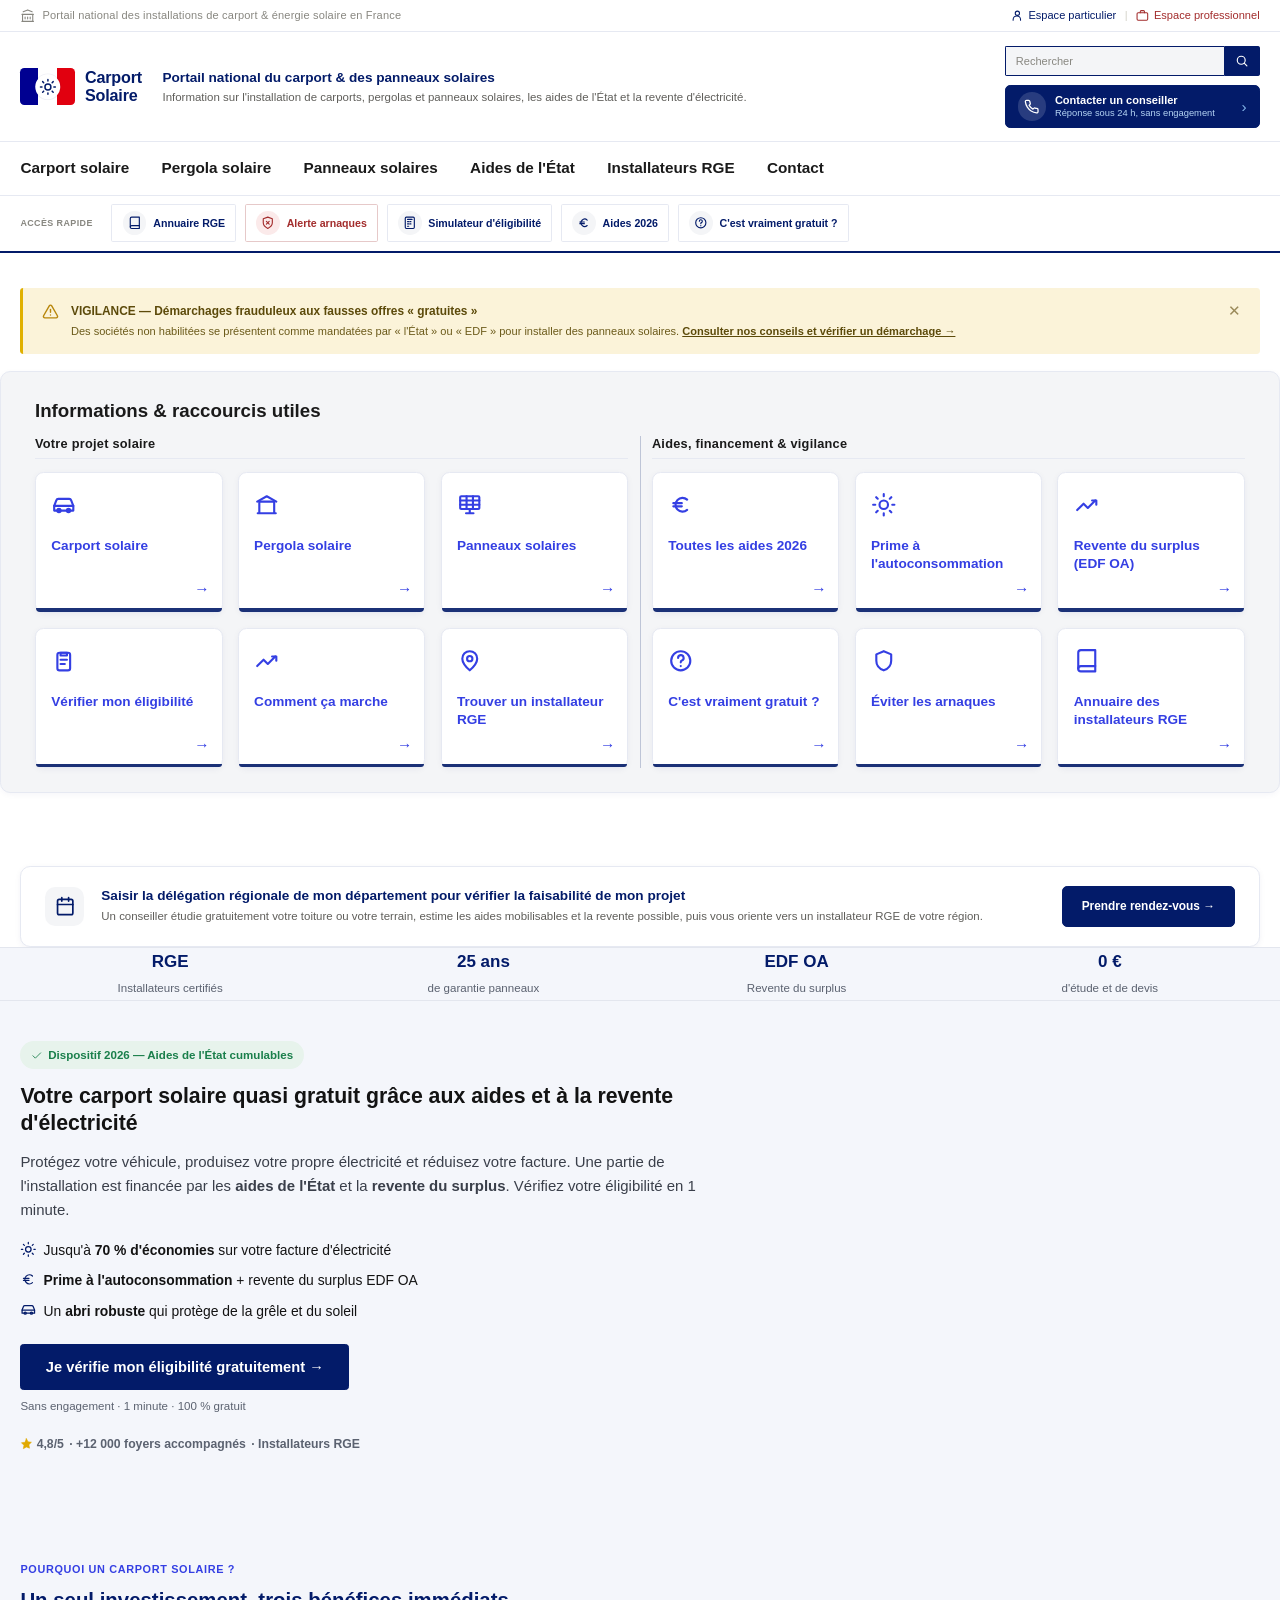
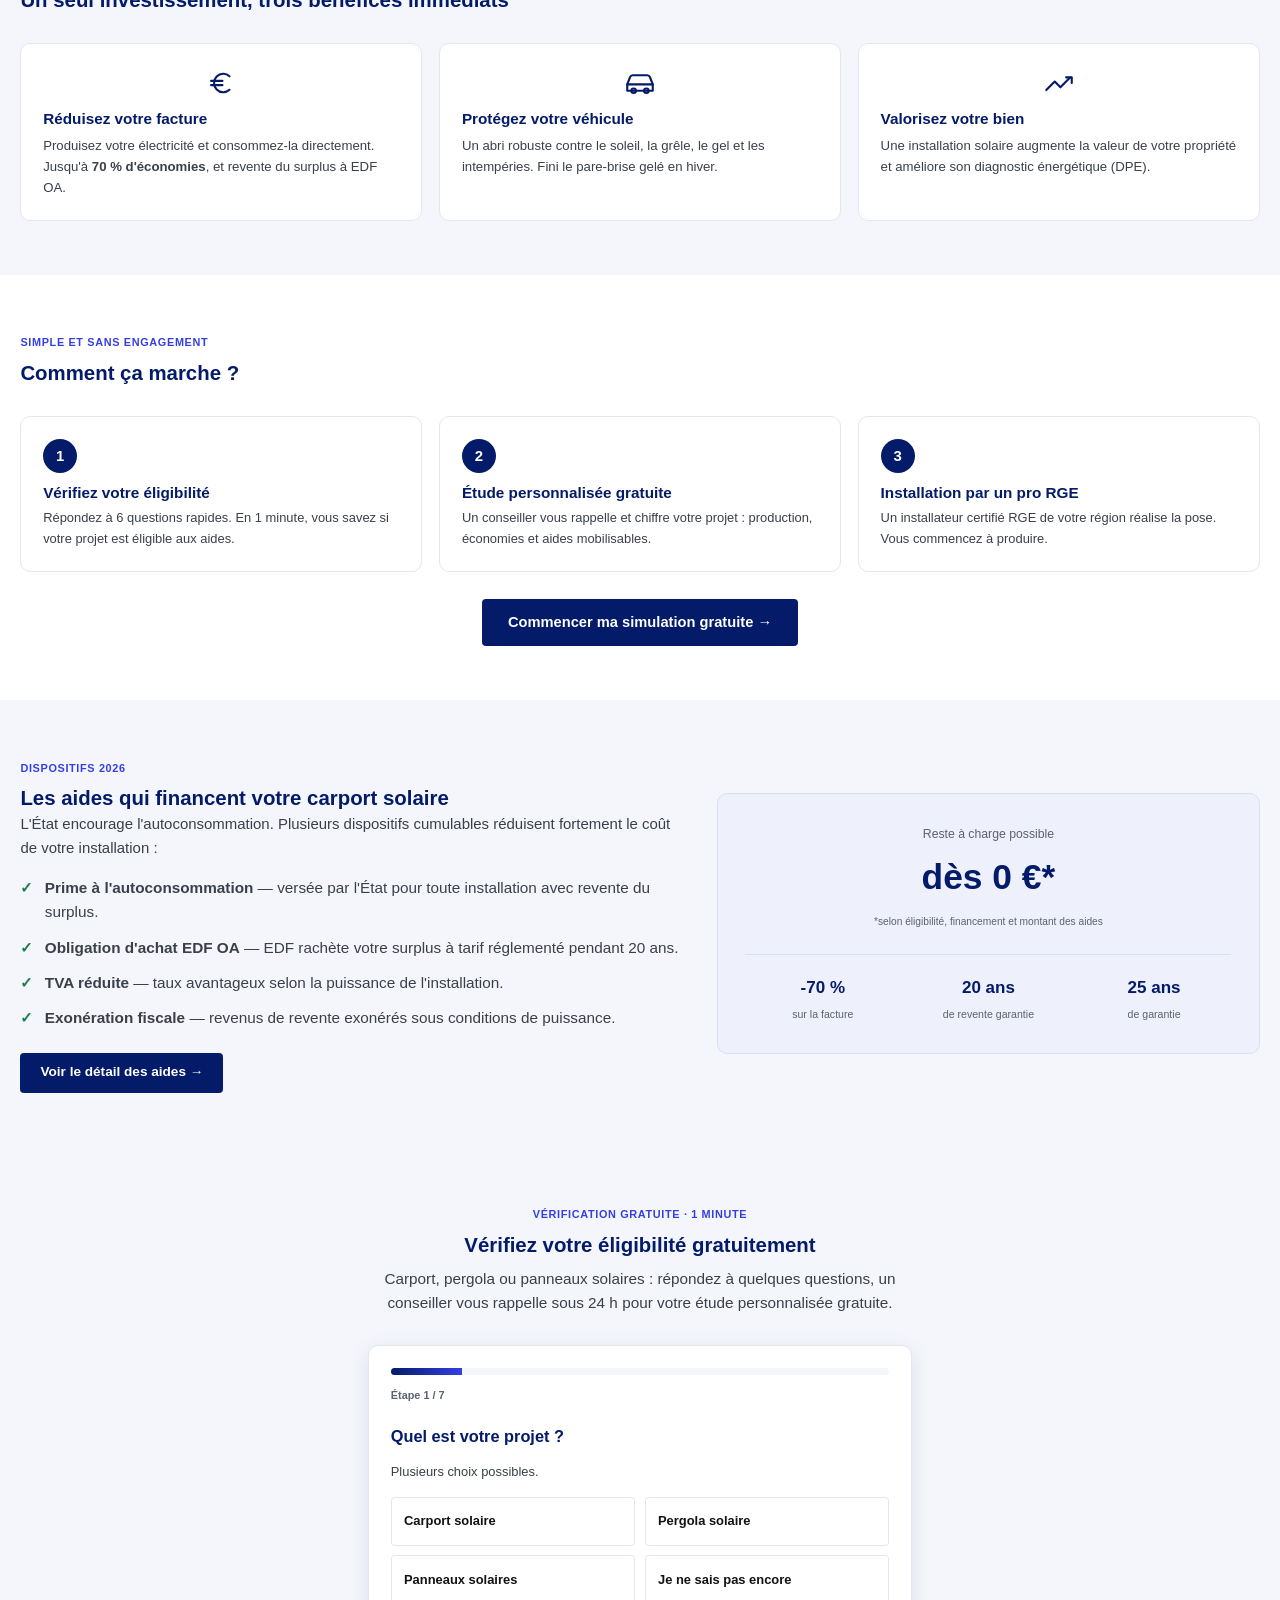
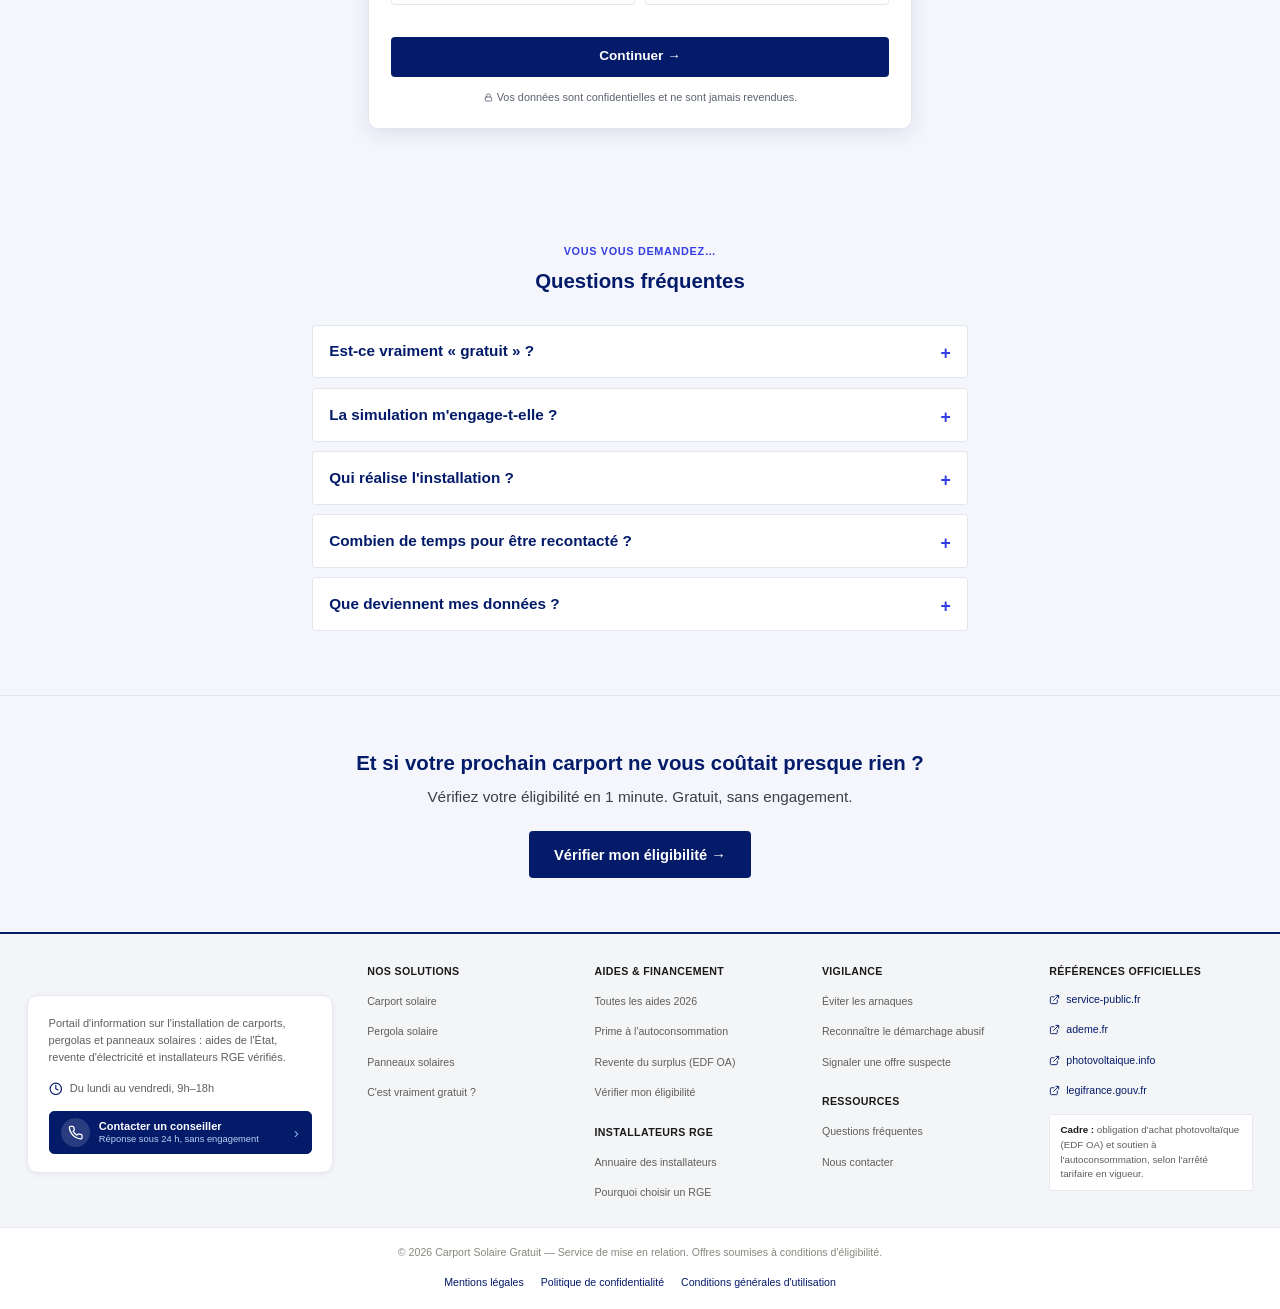
==== commit 9e7d4dc6: "Validation Bing Webmaster Tools : fichier BingSiteAuth.xml et balise msvalidate Co-Authored-By: Clau" ====
--- a/index.html
+++ b/index.html
@@ -12,9 +12,14 @@
   <meta property="og:locale" content="fr_FR" />
   <link rel="canonical" href="https://carport-solaire-gratuit.fr/" />
   <meta property="og:url" content="https://carport-solaire-gratuit.fr/" />
-  <!-- Search Console : coller ici la balise fournie par Google, ex. <meta name="google-site-verification" content="XXXX" /> -->
+  <!-- Validation des moteurs de recherche -->
+  <meta name="msvalidate.01" content="DFBE7475F75DB7D0359CE871061FF448" />
     <link rel="icon" href="favicon.svg" type="image/svg+xml" />
   <link rel="stylesheet" href="styles.css" />
+  <!-- Capture de la provenance du visiteur (1re page, persistée pour le formulaire) -->
+  <script>(function(){try{if(sessionStorage.getItem("csg_src"))return;var p=new URLSearchParams(location.search),ref=document.referrer||"",src="Direct / inconnu",u=p.get("utm_source");if(u){src=u;}else if(ref){try{var h=new URL(ref).hostname.replace(/^www\./,"");if(h.indexOf("carport-solaire-gratuit.fr")>-1)src="Direct / inconnu";else if(h.indexOf("google")>-1)src="Google";else if(h.indexOf("bing")>-1)src="Bing";else if(h.indexOf("yahoo")>-1)src="Yahoo";else if(h.indexOf("duckduckgo")>-1)src="DuckDuckGo";else if(h.indexOf("qwant")>-1)src="Qwant";else if(h.indexOf("ecosia")>-1)src="Ecosia";else if(h.indexOf("facebook")>-1||h.indexOf("instagram")>-1||h.indexOf("t.co")>-1||h.indexOf("linkedin")>-1)src="Réseaux sociaux";else src=h;}catch(e){}}sessionStorage.setItem("csg_src",JSON.stringify({source:src,referent:ref||"(aucun)",arrivee:location.pathname+location.search,utm:[p.get("utm_source"),p.get("utm_medium"),p.get("utm_campaign")].filter(Boolean).join(" / ")}));}catch(e){}})();</script>
+  <script type="application/ld+json">{"@context":"https://schema.org","@type":"Organization","name":"Carport Solaire Gratuit","url":"https://carport-solaire-gratuit.fr/","description":"Information et mise en relation pour l'installation de carports, pergolas et panneaux solaires : aides de l'État, revente d'électricité et installateurs certifiés RGE.","email":"contact@carport-solaire-gratuit.fr","areaServed":"FR"}</script>
+  <script type="application/ld+json">{"@context":"https://schema.org","@type":"WebSite","name":"Carport Solaire Gratuit","url":"https://carport-solaire-gratuit.fr/","inLanguage":"fr-FR"}</script>
 </head>
 <body>
 <input type="checkbox" id="nav-toggle" class="nav-toggle-cb" aria-hidden="true">
--- a/styles.css
+++ b/styles.css
@@ -830,3 +830,182 @@
 .form-section .section-head .section-sub { max-width: 640px; margin: .6rem auto 0; color: var(--ink-soft); }
 .form-section .hero-form { min-width: 0; }
 .form-section .quiz-card { position: static; max-width: 640px; margin: 0 auto; }
+
+/* =========================================================
+   CONTENU "ARTICLE" LARGE (inspiré du modèle CGH) — pages de contenu
+   Police système + marine #031B69 déjà définies plus haut.
+   ========================================================= */
+
+/* Bandeau vigilance : espace sous le bandeau (ne mord plus sur le bloc du dessous) */
+/* Espace blanc entre le bandeau d'alerte et la bande colorée du hero (comme sur l'accueil) */
+.art-hero { margin-top: 20px; }
+
+/* (alignement de l'en-tête : voir « COLONNE UNIQUE DU SITE » en fin de fichier) */
+
+/* ---- En-tête d'article : bande pleine largeur claire + fil d'Ariane + H1 + intro ---- */
+.art-hero { position: relative; padding: 34px 0 40px; }
+.art-hero::before {
+  content: ""; position: absolute; top: 0; bottom: 0; left: 50%;
+  width: 100vw; margin-left: -50vw; background: var(--bg-alt); z-index: -1;
+}
+.art-wrap { width: 100%; max-width: var(--container); margin: 0 auto; padding: 0 16px; }
+
+.art-breadcrumb { font-size: 14px; color: #444; margin: 0 0 14px; display: flex; align-items: center; gap: .4rem; flex-wrap: wrap; }
+.art-breadcrumb a { color: var(--navy); text-decoration: none; border-bottom: 1px dotted var(--navy); font-weight: 600; }
+.art-breadcrumb a:hover { opacity: .85; }
+.art-breadcrumb .bc-sep { color: var(--muted); }
+.art-breadcrumb .bc-ico { width: 1em; height: 1em; color: var(--muted); }
+
+.art-h1 { font-size: 26px; line-height: 1.25; font-weight: 700; color: var(--ink); margin: 0 0 10px; }
+.art-maj { font-size: 14px; color: var(--muted); margin: 0 0 16px; }
+.art-lead p { font-size: 18px; line-height: 1.7; color: var(--ink-soft); margin: 0 0 12px; }
+.art-lead p:last-child { margin-bottom: 0; }
+
+/* ---- Corps de l'article ---- */
+.art { width: 100%; max-width: var(--container); margin: 0 auto 54px; padding: 0 16px; color: #333; }
+.art > section { margin-bottom: 30px; }
+.art h2 { font-size: 24px; font-weight: 700; color: var(--ink); margin: 0 0 16px; line-height: 1.25; }
+.art h3 { font-size: 18px; font-weight: 700; color: var(--ink); margin: 24px 0 10px; line-height: 1.3; }
+.art p { font-size: 16px; line-height: 1.7; margin: 0 0 14px; color: #444; }
+.art ul, .art ol { margin: 0 0 14px 20px; padding: 0; font-size: 16px; line-height: 1.7; color: #444; }
+.art li { margin-bottom: 6px; }
+.art a { color: var(--navy); font-weight: 600; text-decoration: none; border-bottom: 1px dotted var(--navy); }
+.art a:hover { opacity: .85; }
+.art strong { font-weight: 600; }
+.art h2[id], .art h3[id] { scroll-margin-top: 130px; }
+
+/* ---- Encadrés ---- */
+.art-box {
+  background: #fff; border: 1px solid var(--line); border-left: 4px solid var(--navy);
+  border-radius: 6px; padding: 14px 18px; font-size: 15px; line-height: 1.6; color: #444;
+  box-shadow: 0 1px 5px rgba(3,27,105,.05); margin: 16px 0;
+}
+.art-box--important, .art-box--warning { border-color: #f3d0c8; border-left-color: #A32D2D; }
+.art-box--good { border-color: #cce8d6; border-left-color: #198754; }
+.art-box--warning, .art-box--good { display: flex; align-items: flex-start; gap: 10px; }
+.art-box .bx-ico { width: 20px; height: 20px; flex: 0 0 20px; margin-top: 1px; }
+.art-box--warning .bx-ico { color: #A32D2D; }
+.art-box--good .bx-ico { color: #198754; }
+
+/* ---- Tableau ---- */
+.art-table-wrap {
+  background: #fff; border: 1px solid var(--line); border-radius: 8px; overflow: auto;
+  box-shadow: 0 1px 5px rgba(3,27,105,.05); margin: 10px 0 16px;
+}
+.art-table { width: 100%; border-collapse: collapse; min-width: 520px; }
+.art-table th, .art-table td { padding: 12px 14px; text-align: left; font-size: 15px; color: #444; }
+.art-table thead th { background: var(--navy); color: #fff; font-weight: 700; }
+.art-table tbody tr { border-top: 1px solid #eef1fb; }
+.art-table tbody tr:nth-child(even) { background: var(--bg-alt); }
+
+/* ---- Sommaire ---- */
+.art-toc { background: var(--bg-alt); border: 1px solid var(--line); border-radius: 10px; padding: 20px 24px; margin: 0 0 30px; }
+.art-toc h2 { font-size: 18px; margin: 0 0 10px; }
+.art-toc ol { margin: 0; padding-left: 20px; columns: 2; column-gap: 40px; }
+.art-toc li { margin: .32rem 0; break-inside: avoid; font-size: 15px; line-height: 1.5; }
+.art-toc a { color: var(--navy); border-bottom: 1px dotted var(--navy); text-decoration: none; font-weight: 600; }
+.art-toc a:hover { opacity: .85; }
+@media (max-width: 700px) { .art-toc ol { columns: 1; } }
+
+/* ---- Cartes CTA (grille 4) ---- */
+.art-cta-grid { display: grid; grid-template-columns: repeat(4, 1fr); gap: 16px; margin: 0 0 30px; }
+.art-cta-card {
+  background: #fff; border: 1px solid var(--line); border-radius: 12px;
+  box-shadow: 0 2px 8px rgba(3,27,105,.05); padding: 20px 22px;
+  display: flex; flex-direction: column; gap: 16px; justify-content: space-between;
+}
+.art-cta-card .cc-top { display: flex; gap: 12px; align-items: flex-start; }
+.art-cta-card .cc-ico { width: 30px; height: 30px; flex: 0 0 30px; color: var(--navy); }
+.art-cta-card h3 { margin: 0; font-size: 17px; color: var(--navy); line-height: 1.25; }
+.art-cta-card p { margin: 4px 0 0; font-size: 14px; line-height: 1.55; color: #444; }
+.art-cta-card .btn { align-self: stretch; text-align: center; }
+@media (max-width: 1200px) { .art-cta-grid { grid-template-columns: 1fr 1fr; } }
+@media (max-width: 640px) { .art-cta-grid { grid-template-columns: 1fr; } }
+
+/* ---- FAQ (accordéon) ---- */
+.art-faq { background: var(--bg-alt); border: 1px solid var(--line); border-radius: 12px; overflow: hidden; margin: 30px 0; }
+.art-faq-title { margin: 0; padding: 20px 24px 10px; font-size: 22px; color: var(--ink); }
+.art-faq-item { padding: 14px 24px; border-top: 1px solid var(--line); background: #fff; }
+.art-faq-item summary { cursor: pointer; font-weight: 700; list-style: none; color: var(--navy); display: flex; align-items: center; justify-content: space-between; gap: 12px; font-size: 16px; }
+.art-faq-item summary::-webkit-details-marker { display: none; }
+.art-faq-item summary::after { content: "+"; font-size: 22px; line-height: 1; color: var(--navy); flex: 0 0 auto; }
+.art-faq-item[open] summary::after { content: "\2013"; }
+.art-faq-ans { margin-top: 10px; line-height: 1.7; font-size: 16px; color: #444; }
+.art-faq-ans p { margin: 10px 0 0; }
+.art-faq-ans ul, .art-faq-ans ol { margin: 8px 0 0 20px; }
+.art-faq-ans a { color: var(--navy); font-weight: 600; text-decoration: none; border-bottom: 1px dotted var(--navy); }
+
+/* ---- Cohérence d'échelle avec le reste du site (zoom 0.85 sous 1920px) ---- */
+@media (max-width: 1920px) {
+  .art-hero, .art { zoom: 0.85; }
+}
+
+/* ---- Header : élargir pour coller davantage aux bords (logo plus à gauche, recherche plus à droite) ----
+   Approche alignée sur le modèle ; à ajuster visuellement. */
+.pf-gouvbar, .pf-id, .pf-mainbar, .pf-actions { max-width: 1860px; }
+
+/* ---- Responsive ---- */
+@media (max-width: 640px) {
+  .art-h1 { font-size: 24px; }
+  .art-lead p { font-size: 16px; }
+  .art-faq-title { font-size: 20px; }
+}
+
+/* =========================================================
+   PAGE CONTACT (2 colonnes : téléphone / demande de rappel)
+   ========================================================= */
+.contact-grid { display: grid; grid-template-columns: 1fr 1fr; gap: 26px; margin: 0 0 30px; align-items: start; }
+@media (max-width: 900px) { .contact-grid { grid-template-columns: 1fr; } }
+
+.contact-card { background: #fff; border: 1px solid var(--line); border-radius: 12px; box-shadow: 0 2px 8px rgba(3,27,105,.05); padding: 24px 26px; }
+.contact-card--gris { background: var(--bg-alt); }
+.contact-card h2 { margin: 0 0 10px; font-size: 22px; font-weight: 700; color: var(--ink); line-height: 1.25; }
+.contact-card h3 { margin: 20px 0 8px; font-size: 18px; font-weight: 700; color: var(--ink); line-height: 1.3; }
+.contact-card p { font-size: 15px; line-height: 1.7; color: #444; margin: 0 0 10px; }
+.contact-card ul { margin: 0 0 10px 20px; padding: 0; font-size: 15px; line-height: 1.7; color: #444; }
+.contact-card li { margin-bottom: 5px; }
+.contact-card a { color: var(--navy); font-weight: 600; text-decoration: none; border-bottom: 1px dotted var(--navy); }
+.contact-card a:hover { opacity: .85; }
+
+.contact-tel { font-size: 30px; font-weight: 700; color: var(--navy); white-space: nowrap; border-bottom: 2px dotted var(--navy); }
+.contact-sub { font-size: 14px; color: var(--muted); margin: 0 0 4px; }
+
+/* Formulaire de rappel */
+.contact-form .field { margin-bottom: 12px; }
+.contact-form .field-row { display: grid; grid-template-columns: 1fr 1fr; gap: 12px; }
+@media (max-width: 560px) { .contact-form .field-row { grid-template-columns: 1fr; } }
+.contact-form label { display: block; font-size: 14px; font-weight: 600; color: var(--ink); margin-bottom: 4px; }
+.contact-form input[type="text"], .contact-form input[type="tel"], .contact-form input[type="email"],
+.contact-form select, .contact-form textarea {
+  width: 100%; padding: 10px 12px; border: 1px solid var(--line); border-radius: var(--radius);
+  font: inherit; font-size: 15px; background: #fff; color: var(--ink);
+}
+.contact-form input:focus, .contact-form select:focus, .contact-form textarea:focus { outline: 2px solid var(--blue); outline-offset: 1px; border-color: var(--blue); }
+.contact-form textarea { min-height: 88px; resize: vertical; }
+.contact-form .consent { display: flex; gap: 8px; align-items: flex-start; font-size: 13.5px; line-height: 1.5; color: #444; margin: 12px 0 6px; font-weight: 400; }
+.contact-form .consent input { width: auto; margin-top: 3px; flex: none; }
+.contact-form .hp-field { position: absolute; left: -9999px; opacity: 0; height: 0; width: 0; }
+
+.contact-success { background: #fff; border: 1px solid #cce8d6; border-left: 4px solid #198754; border-radius: 8px; padding: 16px 18px; font-size: 15px; line-height: 1.7; color: #444; }
+.contact-success strong { color: #198754; }
+
+/* =========================================================
+   COLONNE UNIQUE DU SITE
+   Référence = le bandeau d'alerte (.pf-alerte-wrap) :
+   max-width 1600px + padding 0 24px  =>  colonne visible de 1552px.
+   En-tête, menu, accès rapide et contenu des pages s'alignent dessus,
+   pour que tout démarre et finisse exactement sur la même verticale.
+   ========================================================= */
+.pf-gouvbar,
+.pf-id,
+.pf-mainbar,
+.pf-actions { max-width: 1600px; padding-left: 24px; padding-right: 24px; }
+
+/* Plus d'indentation : le menu et l'accès rapide démarrent sur la colonne */
+.pf-nav { margin-left: 0; }
+.pf-quick { margin-left: 0; }
+.pf-quick-label { position: static; right: auto; margin-right: 12px; }
+
+/* Le contenu des pages suit exactement la même colonne */
+.art,
+.art-wrap { padding-left: 24px; padding-right: 24px; }
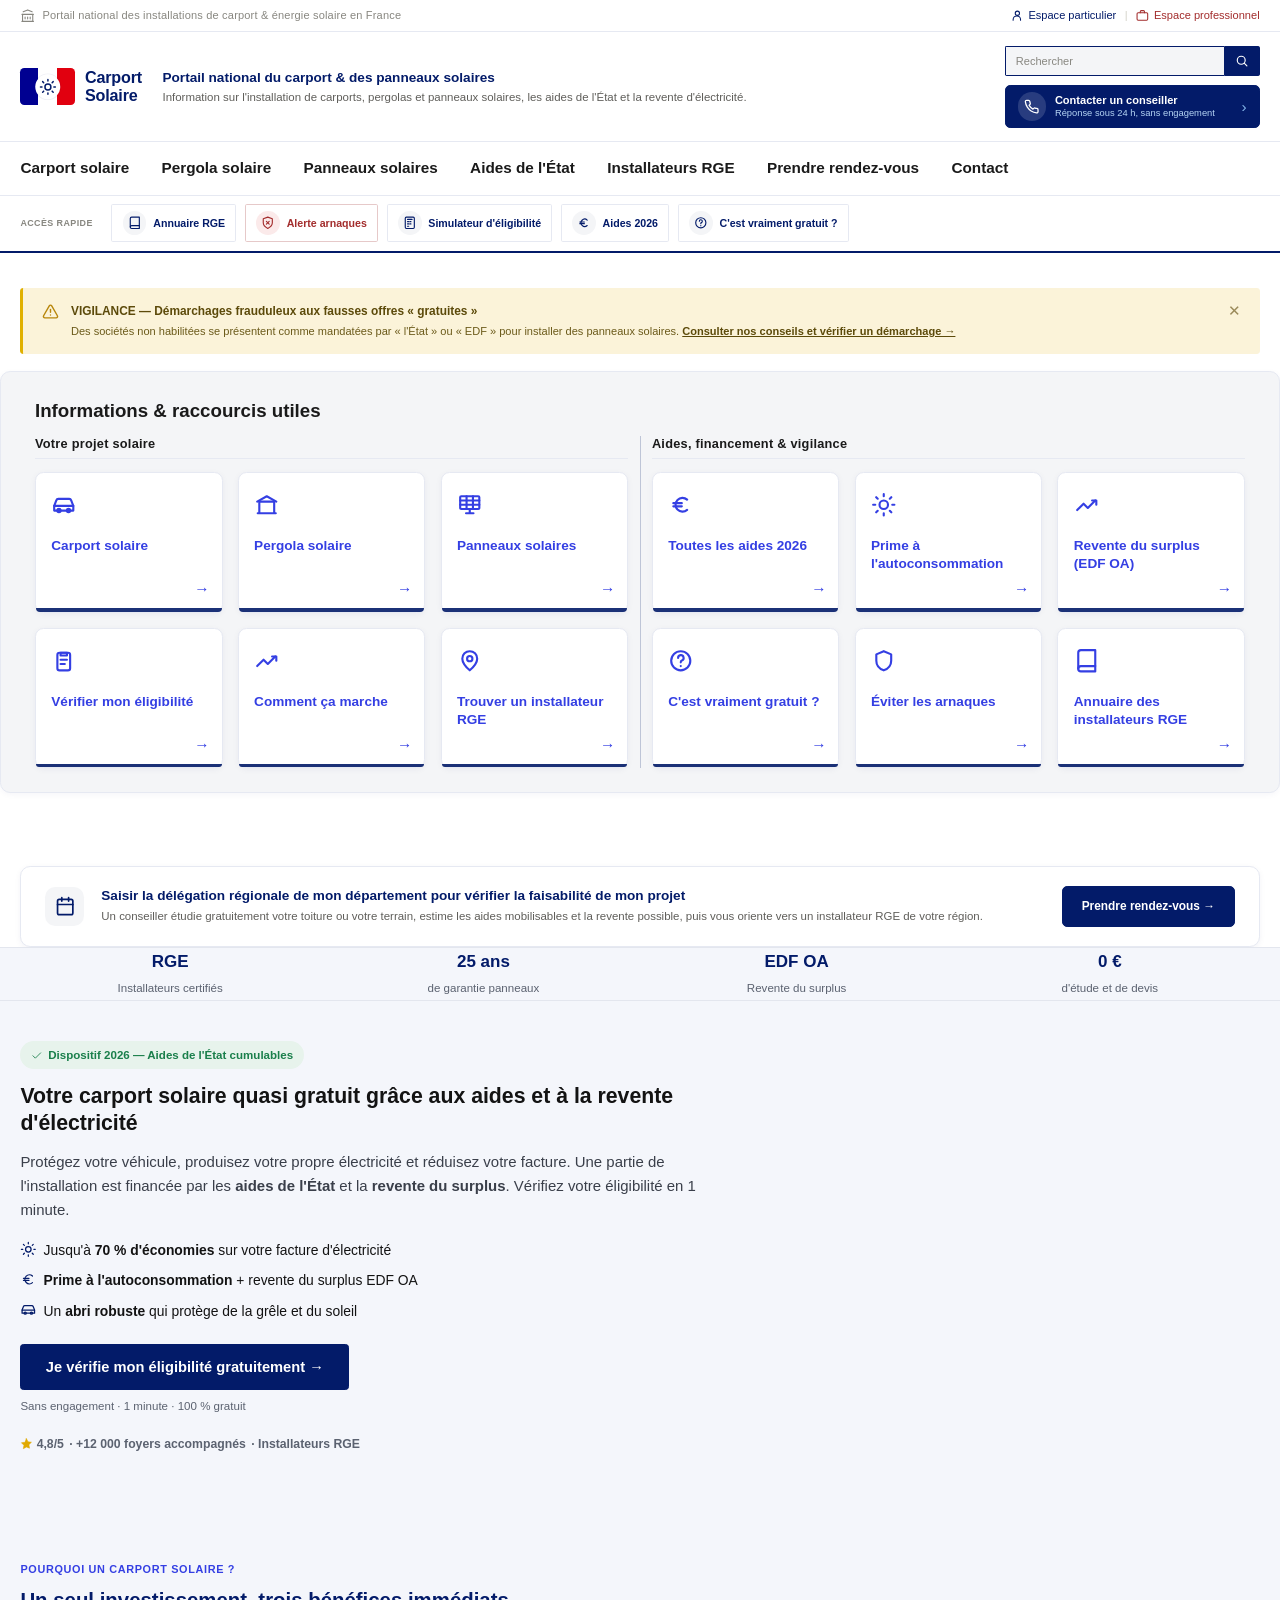
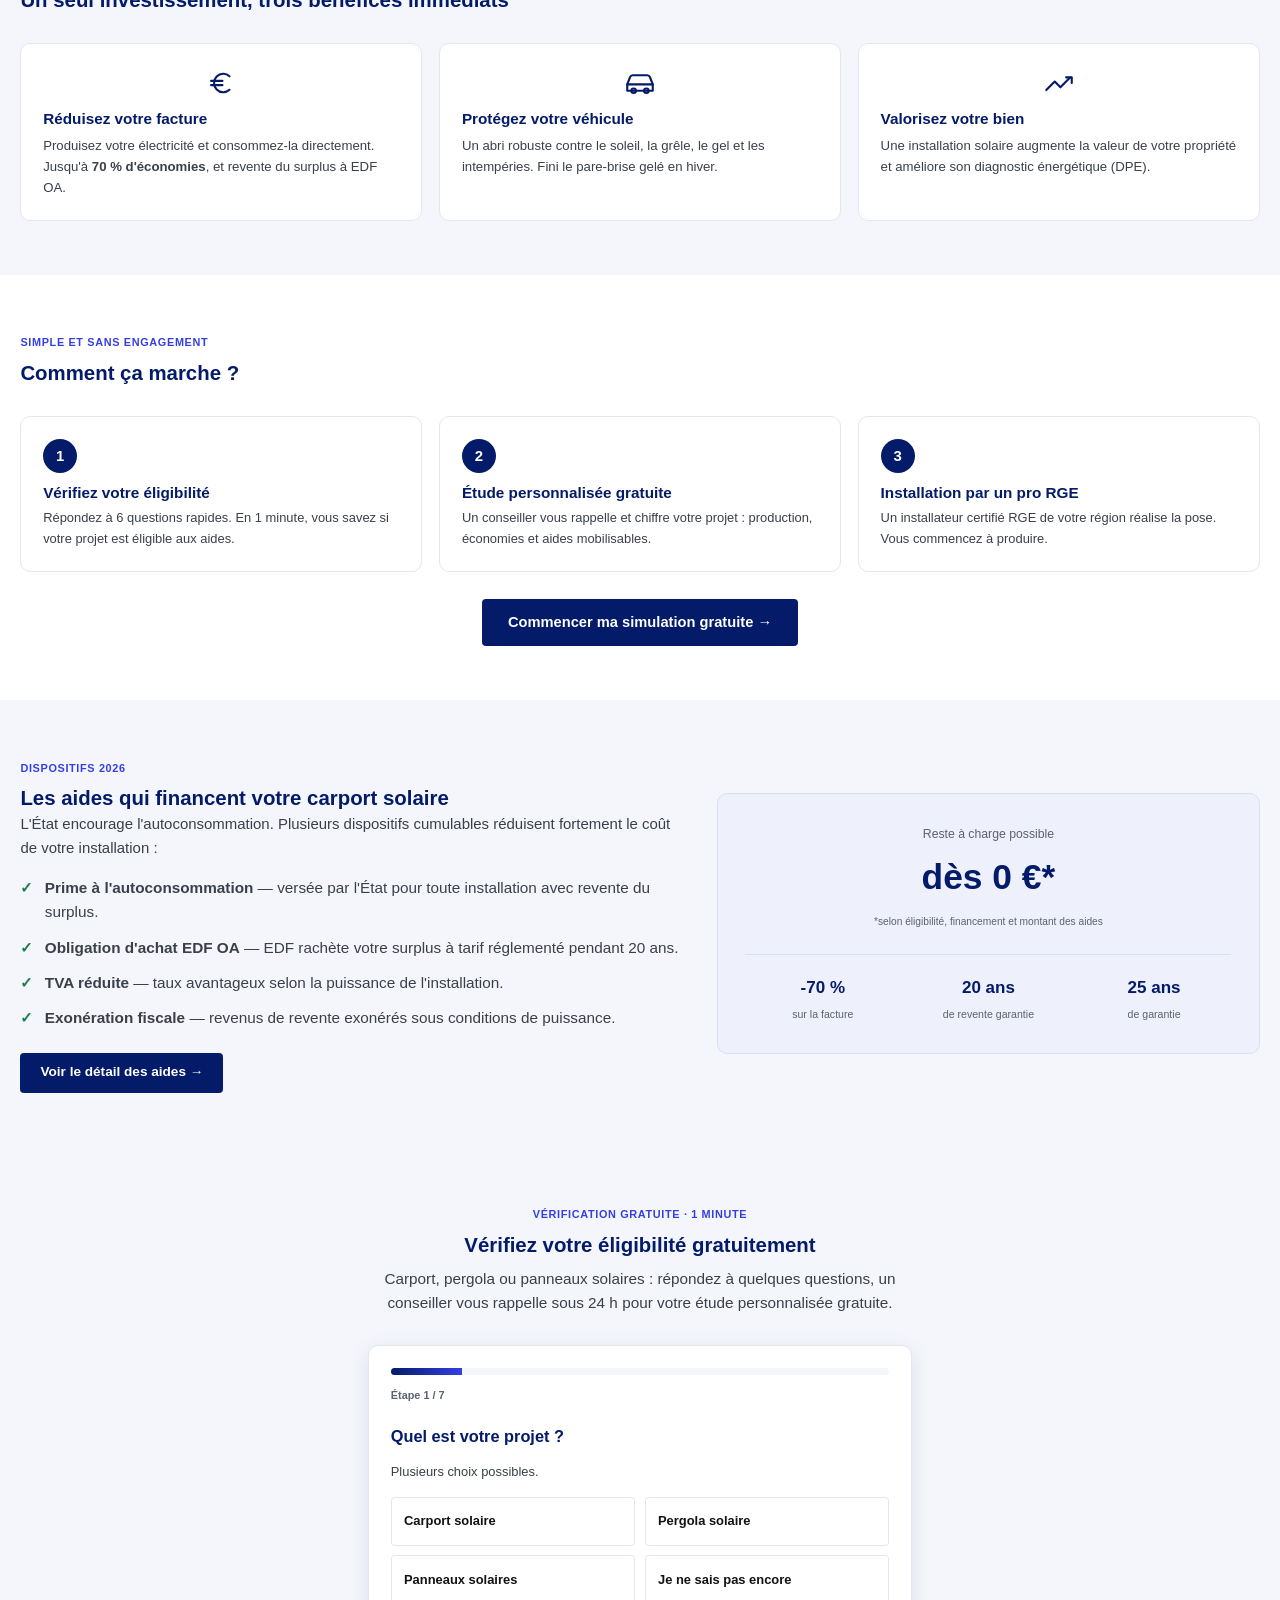
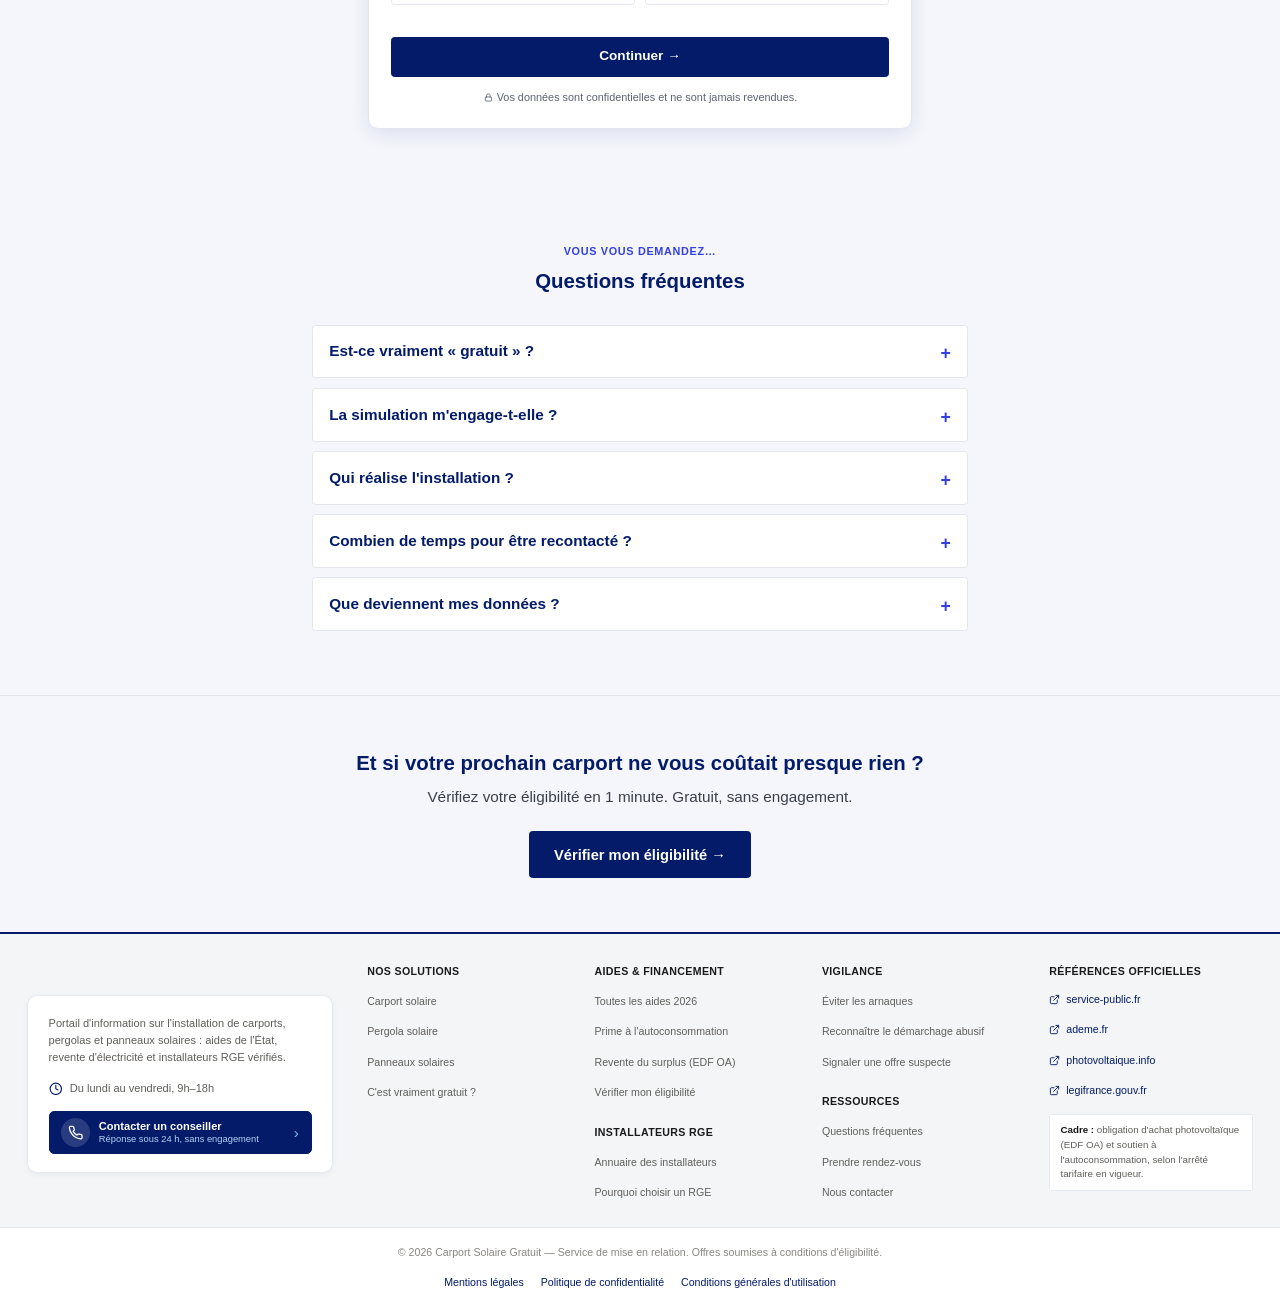
==== commit 36a257b6: "Page de prise de rendez-vous avec creneaux et bureau d'etude par region Agenda a ouverture progressi" ====
--- a/index.html
+++ b/index.html
@@ -14,7 +14,11 @@
   <meta property="og:url" content="https://carport-solaire-gratuit.fr/" />
   <!-- Validation des moteurs de recherche -->
   <meta name="msvalidate.01" content="DFBE7475F75DB7D0359CE871061FF448" />
-    <link rel="icon" href="favicon.svg" type="image/svg+xml" />
+  <link rel="icon" href="/favicon.ico" sizes="32x32" />
+  <link rel="icon" href="/favicon.svg" type="image/svg+xml" />
+  <link rel="apple-touch-icon" href="/apple-touch-icon.png" />
+  <link rel="manifest" href="/site.webmanifest" />
+  <meta name="theme-color" content="#031B69" />
   <link rel="stylesheet" href="styles.css" />
   <!-- Capture de la provenance du visiteur (1re page, persistée pour le formulaire) -->
   <script>(function(){try{if(sessionStorage.getItem("csg_src"))return;var p=new URLSearchParams(location.search),ref=document.referrer||"",src="Direct / inconnu",u=p.get("utm_source");if(u){src=u;}else if(ref){try{var h=new URL(ref).hostname.replace(/^www\./,"");if(h.indexOf("carport-solaire-gratuit.fr")>-1)src="Direct / inconnu";else if(h.indexOf("google")>-1)src="Google";else if(h.indexOf("bing")>-1)src="Bing";else if(h.indexOf("yahoo")>-1)src="Yahoo";else if(h.indexOf("duckduckgo")>-1)src="DuckDuckGo";else if(h.indexOf("qwant")>-1)src="Qwant";else if(h.indexOf("ecosia")>-1)src="Ecosia";else if(h.indexOf("facebook")>-1||h.indexOf("instagram")>-1||h.indexOf("t.co")>-1||h.indexOf("linkedin")>-1)src="Réseaux sociaux";else src=h;}catch(e){}}sessionStorage.setItem("csg_src",JSON.stringify({source:src,referent:ref||"(aucun)",arrivee:location.pathname+location.search,utm:[p.get("utm_source"),p.get("utm_medium"),p.get("utm_campaign")].filter(Boolean).join(" / ")}));}catch(e){}})();</script>
@@ -72,6 +76,7 @@
         <li><a href="panneaux-solaires.html">Panneaux solaires</a></li>
         <li><a href="aides.html">Aides de l'État</a></li>
         <li><a href="annuaire-rge.html">Installateurs RGE</a></li>
+        <li><a href="rendez-vous.html">Prendre rendez-vous</a></li>
         <li><a href="contact.html">Contact</a></li>
       </ul></nav>
     </div></div>
@@ -122,6 +127,7 @@
         <div class="pfm-acc"><a class="pfm-acc-head pfm-acc-link" href="panneaux-solaires.html">Panneaux solaires</a></div>
         <div class="pfm-acc"><a class="pfm-acc-head pfm-acc-link" href="aides.html">Aides de l'État</a></div>
         <div class="pfm-acc"><a class="pfm-acc-head pfm-acc-link" href="annuaire-rge.html">Installateurs RGE</a></div>
+        <div class="pfm-acc"><a class="pfm-acc-head pfm-acc-link" href="rendez-vous.html">Prendre rendez-vous</a></div>
         <div class="pfm-acc"><a class="pfm-acc-head pfm-acc-link" href="contact.html">Contact</a></div>
       </nav>
       <div class="pfm-links">
@@ -580,6 +586,7 @@
             <h3>Ressources</h3>
             <ul>
               <li><a href="#faq">Questions fréquentes</a></li>
+              <li><a href="rendez-vous.html">Prendre rendez-vous</a></li>
               <li><a href="contact.html">Nous contacter</a></li>
             </ul>
           </div>
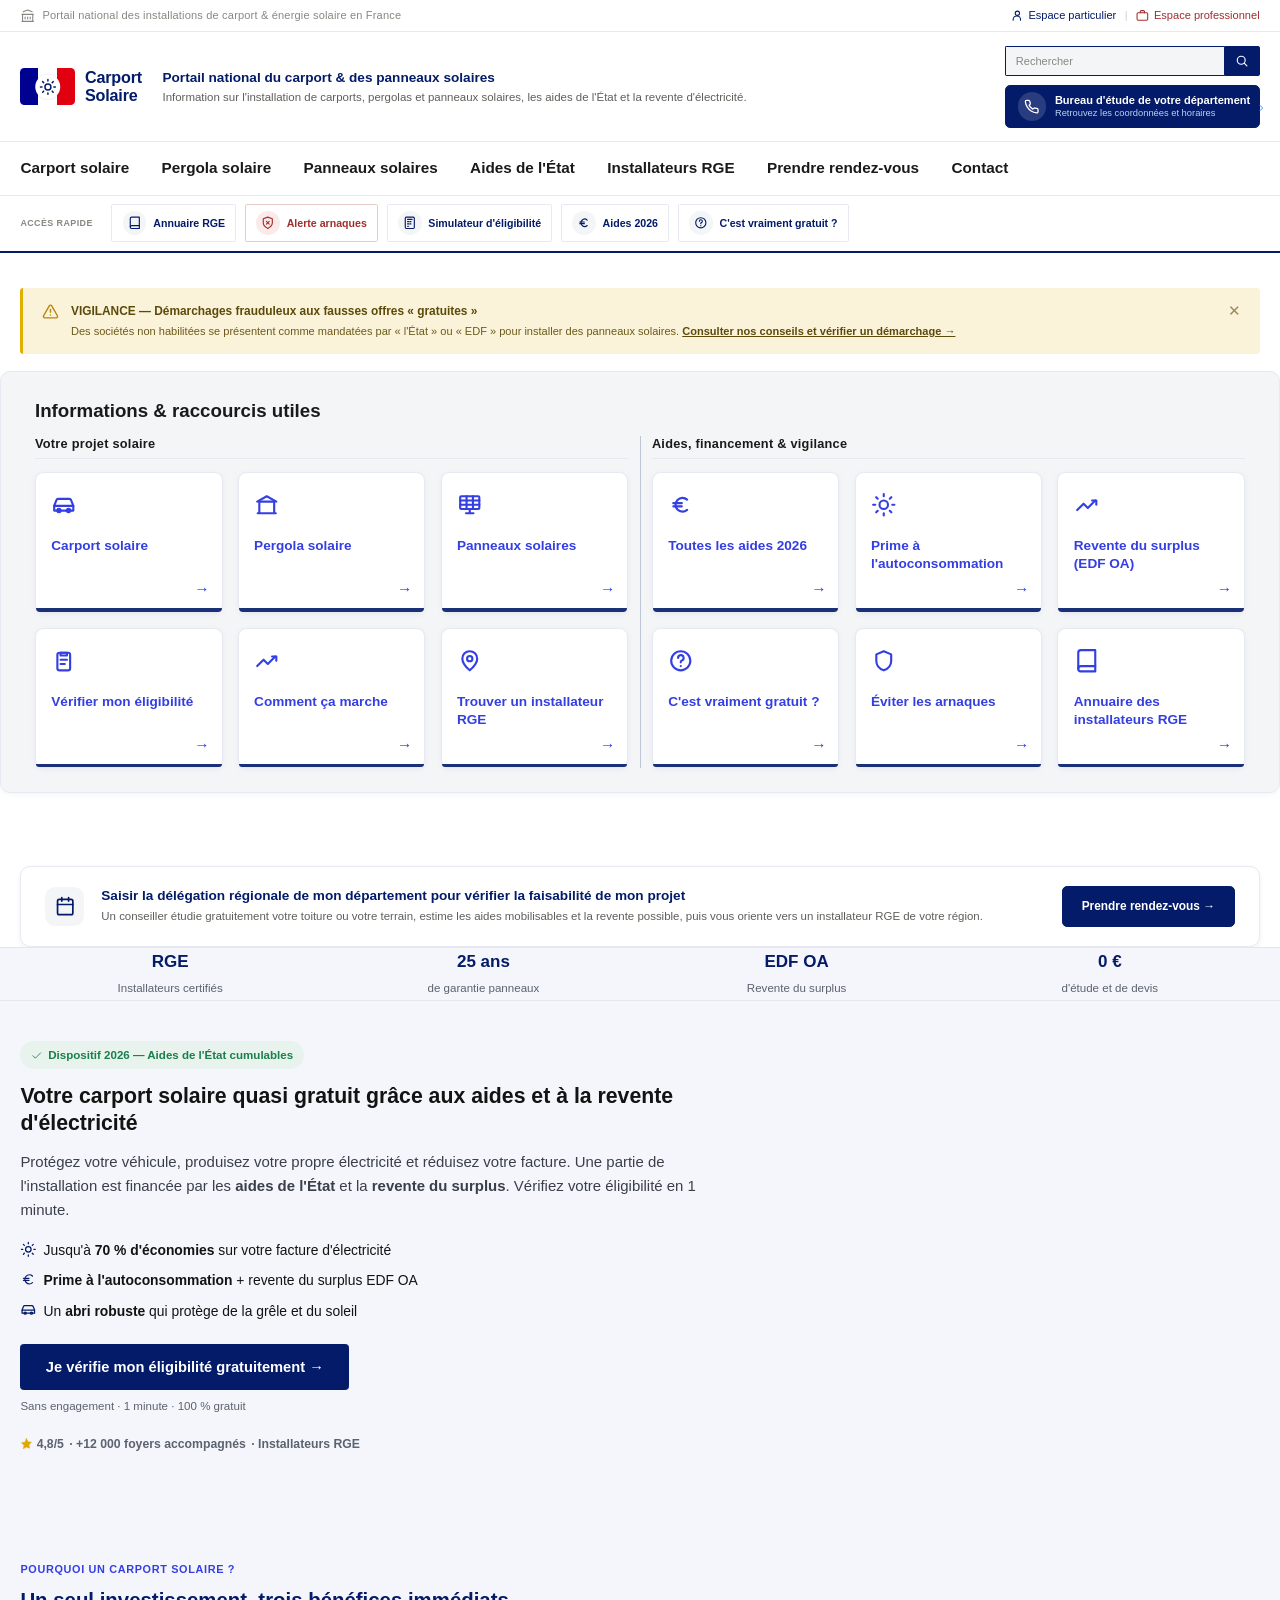
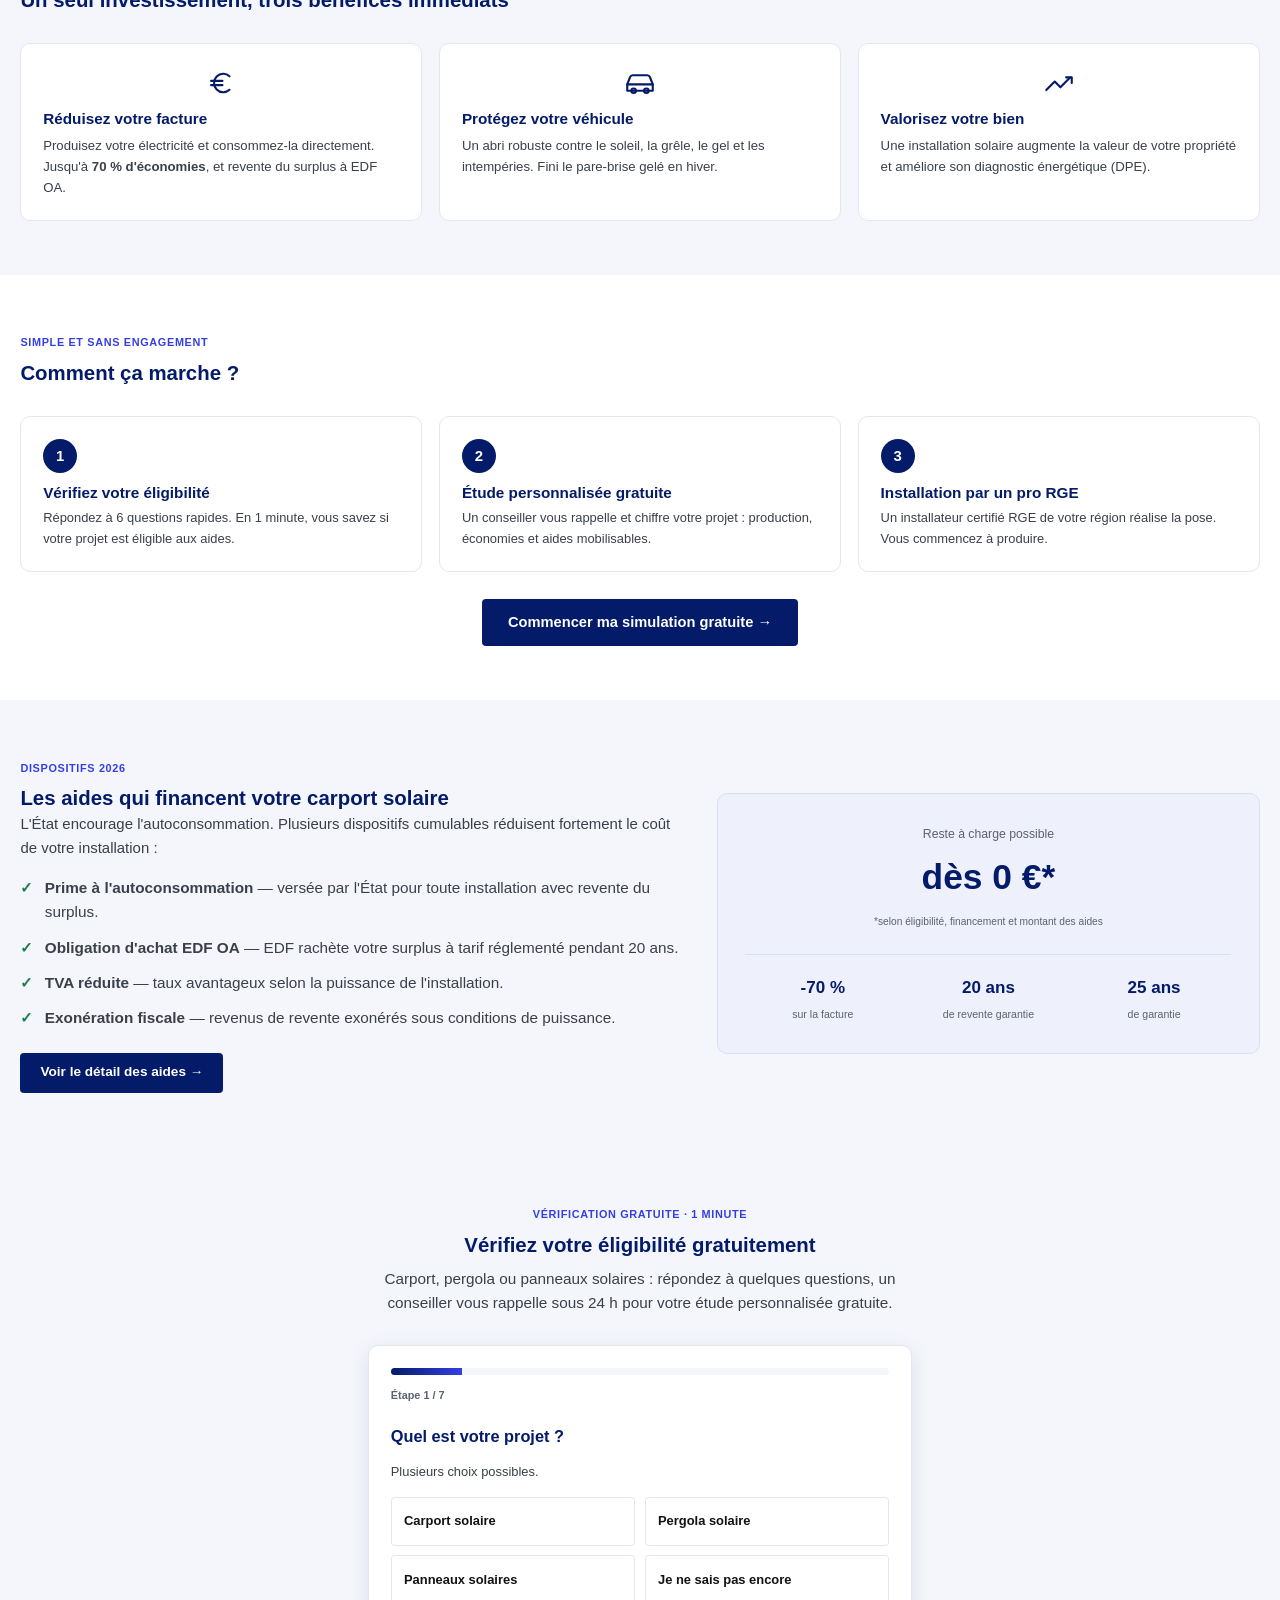
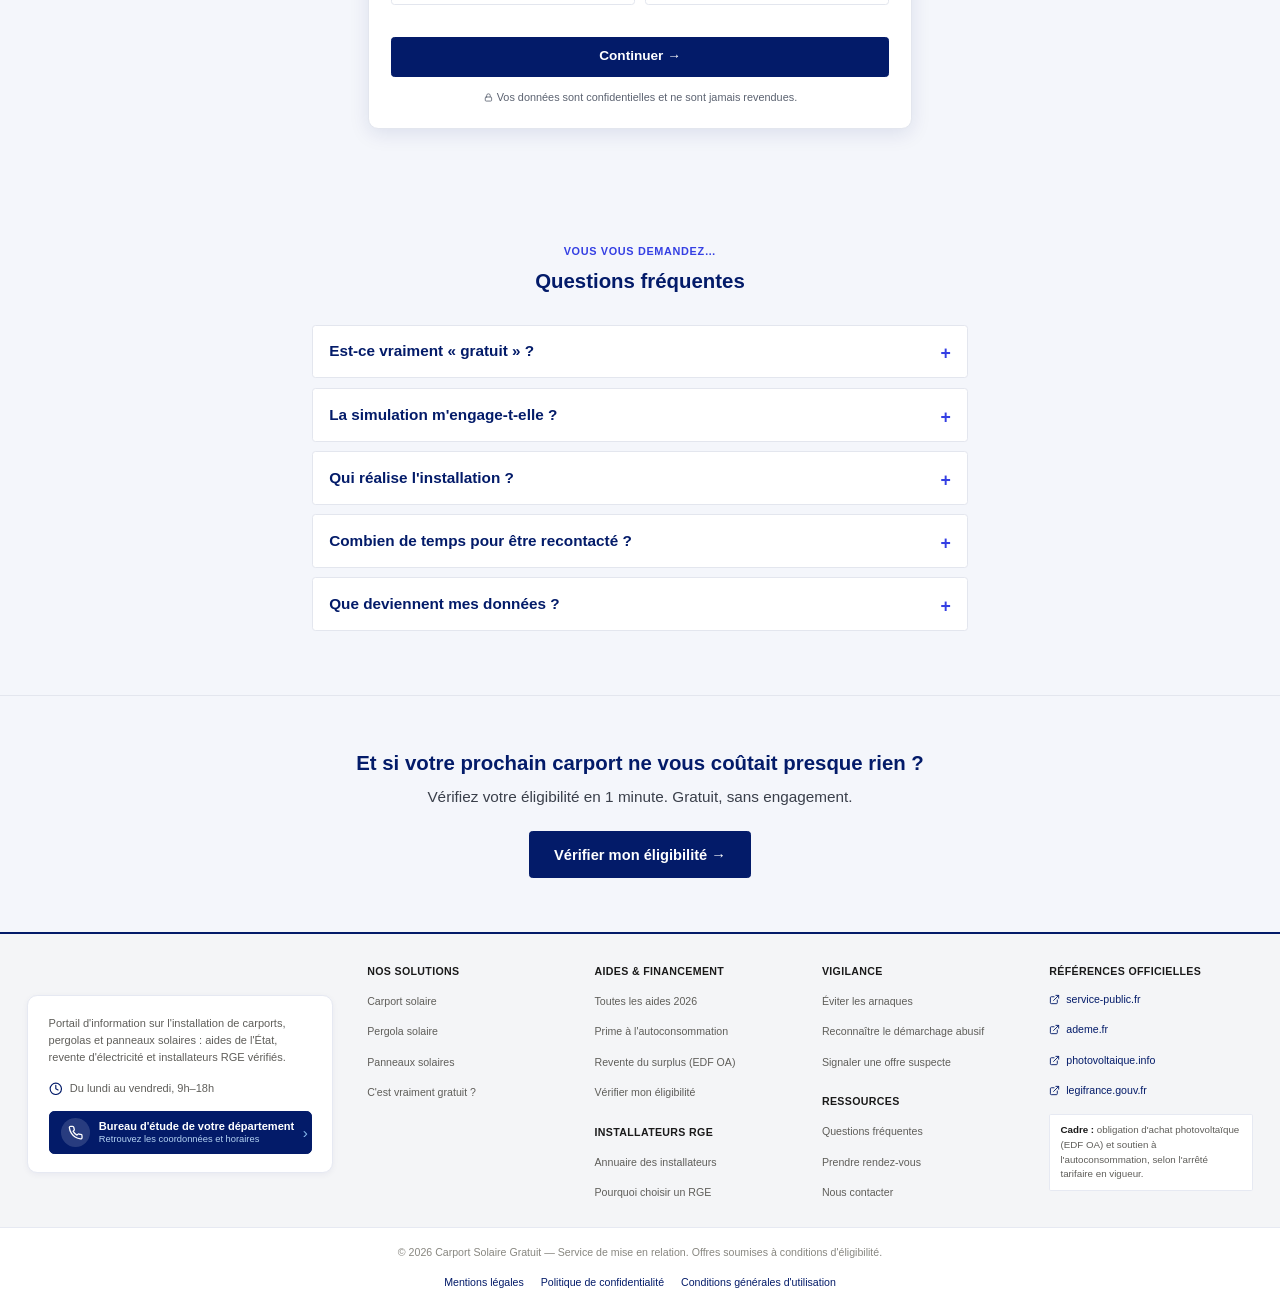
==== commit 92b0911b: "Remplace le bouton Contacter un conseiller par Bureau d'etude de votre departement Nouveau libelle :" ====
--- a/index.html
+++ b/index.html
@@ -37,9 +37,9 @@
         <span class="pf-gouvbar-text-left">Portail national des installations de carport &amp; énergie solaire en France</span>
       </span>
       <span class="pf-gouvbar-links">
-        <a href="#simulateur" class="pf-util-link"><svg viewBox="0 0 24 24" width="15" height="15" fill="none" stroke="currentColor" stroke-width="2" stroke-linecap="round" stroke-linejoin="round" aria-hidden="true"><circle cx="12" cy="8" r="4"/><path d="M4 21v-1a7 7 0 0 1 14 0v1"/></svg>Espace particulier</a>
+        <a href="espace.html#particulier" class="pf-util-link"><svg viewBox="0 0 24 24" width="15" height="15" fill="none" stroke="currentColor" stroke-width="2" stroke-linecap="round" stroke-linejoin="round" aria-hidden="true"><circle cx="12" cy="8" r="4"/><path d="M4 21v-1a7 7 0 0 1 14 0v1"/></svg>Espace particulier</a>
         <span class="pf-gouvbar-divider">|</span>
-        <a href="annuaire-rge.html" class="pf-util-link pf-util-link-pro"><svg viewBox="0 0 24 24" width="15" height="15" fill="none" stroke="currentColor" stroke-width="2" stroke-linecap="round" stroke-linejoin="round" aria-hidden="true"><rect x="2" y="7" width="20" height="14" rx="2"/><path d="M8 7V5a2 2 0 0 1 2-2h4a2 2 0 0 1 2 2v2"/></svg>Espace professionnel</a>
+        <a href="espace.html#professionnel" class="pf-util-link pf-util-link-pro"><svg viewBox="0 0 24 24" width="15" height="15" fill="none" stroke="currentColor" stroke-width="2" stroke-linecap="round" stroke-linejoin="round" aria-hidden="true"><rect x="2" y="7" width="20" height="14" rx="2"/><path d="M8 7V5a2 2 0 0 1 2-2h4a2 2 0 0 1 2 2v2"/></svg>Espace professionnel</a>
       </span>
     </div></div>
 
@@ -57,7 +57,7 @@
           <input type="search" name="q" placeholder="Rechercher" aria-label="Rechercher sur le site">
           <button type="submit" aria-label="Rechercher"><svg viewBox="0 0 24 24" width="16" height="16" fill="none" stroke="currentColor" stroke-width="2" stroke-linecap="round" stroke-linejoin="round" aria-hidden="true"><circle cx="11" cy="11" r="7"/><path d="M21 21l-4.3-4.3"/></svg></button>
         </form>
-        <a class="contact-cta" href="contact.html"><span class="cc-ico"><svg viewBox="0 0 24 24" fill="none" stroke="currentColor" stroke-width="2" stroke-linecap="round" stroke-linejoin="round" aria-hidden="true"><path d="M22 16.92v3a2 2 0 0 1-2.18 2 19.8 19.8 0 0 1-8.63-3.07 19.5 19.5 0 0 1-6-6 19.8 19.8 0 0 1-3.07-8.67A2 2 0 0 1 4.11 2h3a2 2 0 0 1 2 1.72c.13.96.36 1.9.7 2.81a2 2 0 0 1-.45 2.11L8.09 9.91a16 16 0 0 0 6 6l1.27-1.27a2 2 0 0 1 2.11-.45c.9.34 1.85.57 2.81.7A2 2 0 0 1 22 16.92z"/></svg></span><span class="cc-txt"><span class="cc-title">Contacter un conseiller</span><span class="cc-sub">Réponse sous 24 h, sans engagement</span></span><span class="cc-chev">›</span></a>
+        <a class="contact-cta" href="contact.html"><span class="cc-ico"><svg viewBox="0 0 24 24" fill="none" stroke="currentColor" stroke-width="2" stroke-linecap="round" stroke-linejoin="round" aria-hidden="true"><path d="M22 16.92v3a2 2 0 0 1-2.18 2 19.8 19.8 0 0 1-8.63-3.07 19.5 19.5 0 0 1-6-6 19.8 19.8 0 0 1-3.07-8.67A2 2 0 0 1 4.11 2h3a2 2 0 0 1 2 1.72c.13.96.36 1.9.7 2.81a2 2 0 0 1-.45 2.11L8.09 9.91a16 16 0 0 0 6 6l1.27-1.27a2 2 0 0 1 2.11-.45c.9.34 1.85.57 2.81.7A2 2 0 0 1 22 16.92z"/></svg></span><span class="cc-txt"><span class="cc-title">Bureau d'étude de votre département</span><span class="cc-sub">Retrouvez les coordonnées et horaires</span></span><span class="cc-chev">›</span></a>
       </div>
     </div></div>
 
@@ -131,10 +131,10 @@
         <div class="pfm-acc"><a class="pfm-acc-head pfm-acc-link" href="contact.html">Contact</a></div>
       </nav>
       <div class="pfm-links">
-        <a href="#simulateur" class="pfm-util-link"><svg viewBox="0 0 24 24" width="16" height="16" fill="none" stroke="currentColor" stroke-width="2" stroke-linecap="round" stroke-linejoin="round" aria-hidden="true"><circle cx="12" cy="8" r="4"/><path d="M4 21v-1a7 7 0 0 1 14 0v1"/></svg>Espace particulier</a>
-        <a href="annuaire-rge.html" class="pfm-util-link pfm-util-link-pro"><svg viewBox="0 0 24 24" width="16" height="16" fill="none" stroke="currentColor" stroke-width="2" stroke-linecap="round" stroke-linejoin="round" aria-hidden="true"><rect x="2" y="7" width="20" height="14" rx="2"/><path d="M8 7V5a2 2 0 0 1 2-2h4a2 2 0 0 1 2 2v2"/></svg>Espace professionnel</a>
-      </div>
-      <a class="pfm-cta" href="contact.html"><span class="pfm-cta-ico"><svg viewBox="0 0 24 24" fill="none" stroke="currentColor" stroke-width="2" stroke-linecap="round" stroke-linejoin="round" aria-hidden="true"><path d="M22 16.92v3a2 2 0 0 1-2.18 2 19.8 19.8 0 0 1-8.63-3.07 19.5 19.5 0 0 1-6-6 19.8 19.8 0 0 1-3.07-8.67A2 2 0 0 1 4.11 2h3a2 2 0 0 1 2 1.72c.13.96.36 1.9.7 2.81a2 2 0 0 1-.45 2.11L8.09 9.91a16 16 0 0 0 6 6l1.27-1.27a2 2 0 0 1 2.11-.45c.9.34 1.85.57 2.81.7A2 2 0 0 1 22 16.92z"/></svg></span><span class="pfm-cta-txt"><span class="pfm-cta-title">Contacter un conseiller</span><span class="pfm-cta-sub">Réponse sous 24 h, sans engagement</span></span></a>
+        <a href="espace.html#particulier" class="pfm-util-link"><svg viewBox="0 0 24 24" width="16" height="16" fill="none" stroke="currentColor" stroke-width="2" stroke-linecap="round" stroke-linejoin="round" aria-hidden="true"><circle cx="12" cy="8" r="4"/><path d="M4 21v-1a7 7 0 0 1 14 0v1"/></svg>Espace particulier</a>
+        <a href="espace.html#professionnel" class="pfm-util-link pfm-util-link-pro"><svg viewBox="0 0 24 24" width="16" height="16" fill="none" stroke="currentColor" stroke-width="2" stroke-linecap="round" stroke-linejoin="round" aria-hidden="true"><rect x="2" y="7" width="20" height="14" rx="2"/><path d="M8 7V5a2 2 0 0 1 2-2h4a2 2 0 0 1 2 2v2"/></svg>Espace professionnel</a>
+      </div>
+      <a class="pfm-cta" href="contact.html"><span class="pfm-cta-ico"><svg viewBox="0 0 24 24" fill="none" stroke="currentColor" stroke-width="2" stroke-linecap="round" stroke-linejoin="round" aria-hidden="true"><path d="M22 16.92v3a2 2 0 0 1-2.18 2 19.8 19.8 0 0 1-8.63-3.07 19.5 19.5 0 0 1-6-6 19.8 19.8 0 0 1-3.07-8.67A2 2 0 0 1 4.11 2h3a2 2 0 0 1 2 1.72c.13.96.36 1.9.7 2.81a2 2 0 0 1-.45 2.11L8.09 9.91a16 16 0 0 0 6 6l1.27-1.27a2 2 0 0 1 2.11-.45c.9.34 1.85.57 2.81.7A2 2 0 0 1 22 16.92z"/></svg></span><span class="pfm-cta-txt"><span class="pfm-cta-title">Bureau d'étude de votre département</span><span class="pfm-cta-sub">Retrouvez les coordonnées et horaires</span></span></a>
     </div>
   </div>
 
@@ -536,7 +536,7 @@
         </ul>
         <a class="pf-footer-cta" href="contact.html">
           <span class="pf-footer-cta-ico"><svg viewBox="0 0 24 24" width="18" height="18" fill="none" stroke="currentColor" stroke-width="2" stroke-linecap="round" stroke-linejoin="round" aria-hidden="true"><path d="M22 16.92v3a2 2 0 0 1-2.18 2 19.8 19.8 0 0 1-8.63-3.07 19.5 19.5 0 0 1-6-6 19.8 19.8 0 0 1-3.07-8.67A2 2 0 0 1 4.11 2h3a2 2 0 0 1 2 1.72c.13.96.36 1.9.7 2.81a2 2 0 0 1-.45 2.11L8.09 9.91a16 16 0 0 0 6 6l1.27-1.27a2 2 0 0 1 2.11-.45c.9.34 1.85.57 2.81.7A2 2 0 0 1 22 16.92z"/></svg></span>
-          <span class="pf-footer-cta-txt"><span class="pf-footer-cta-title">Contacter un conseiller</span><span class="pf-footer-cta-sub">Réponse sous 24 h, sans engagement</span></span>
+          <span class="pf-footer-cta-txt"><span class="pf-footer-cta-title">Bureau d'étude de votre département</span><span class="pf-footer-cta-sub">Retrouvez les coordonnées et horaires</span></span>
           <span class="pf-footer-cta-chev">›</span>
         </a>
       </div></div>
--- a/styles.css
+++ b/styles.css
@@ -838,15 +838,23 @@
 
 /* Bandeau vigilance : espace sous le bandeau (ne mord plus sur le bloc du dessous) */
 /* Espace blanc entre le bandeau d'alerte et la bande colorée du hero (comme sur l'accueil) */
-.art-hero { margin-top: 20px; }
+/* Air au-dessus (sous le bandeau d'alerte) et SURTOUT en dessous : le
+   sommaire qui suit a exactement la meme couleur de fond que la bande
+   (rgb(244,246,251)). Sans cet ecart, les deux se touchaient au pixel
+   pres et se fondaient en un seul bloc gris. */
+.art-hero { margin-top: 20px; margin-bottom: 32px; }
 
 /* (alignement de l'en-tête : voir « COLONNE UNIQUE DU SITE » en fin de fichier) */
 
 /* ---- En-tête d'article : bande pleine largeur claire + fil d'Ariane + H1 + intro ---- */
 .art-hero { position: relative; padding: 34px 0 40px; }
+/* La bande claire couvre toute la largeur de la page.
+   Ne pas repasser par 100vw : .art-hero porte un zoom 0.85 sous 1920px,
+   qui reduirait 100vw d'autant (1800px -> 1530px) et laisserait des trous
+   a gauche et a droite. .art-hero occupe deja toute la largeur : on s'y cale. */
 .art-hero::before {
-  content: ""; position: absolute; top: 0; bottom: 0; left: 50%;
-  width: 100vw; margin-left: -50vw; background: var(--bg-alt); z-index: -1;
+  content: ""; position: absolute; top: 0; bottom: 0; left: 0; right: 0;
+  width: auto; margin-left: 0; background: var(--bg-alt); z-index: -1;
 }
 .art-wrap { width: 100%; max-width: var(--container); margin: 0 auto; padding: 0 16px; }
 
@@ -869,8 +877,12 @@
 .art p { font-size: 16px; line-height: 1.7; margin: 0 0 14px; color: #444; }
 .art ul, .art ol { margin: 0 0 14px 20px; padding: 0; font-size: 16px; line-height: 1.7; color: #444; }
 .art li { margin-bottom: 6px; }
-.art a { color: var(--navy); font-weight: 600; text-decoration: none; border-bottom: 1px dotted var(--navy); }
-.art a:hover { opacity: .85; }
+/* Les liens de texte sont soulignes en pointilles bleu marine.
+   Exclure .btn : sinon cette regle, plus specifique que .btn-primary et
+   placee apres, repeignait le texte des boutons en bleu marine sur fond
+   bleu marine, les rendant illisibles. */
+.art a:not(.btn) { color: var(--navy); font-weight: 600; text-decoration: none; border-bottom: 1px dotted var(--navy); }
+.art a:not(.btn):hover { opacity: .85; }
 .art strong { font-weight: 600; }
 .art h2[id], .art h3[id] { scroll-margin-top: 130px; }
 
